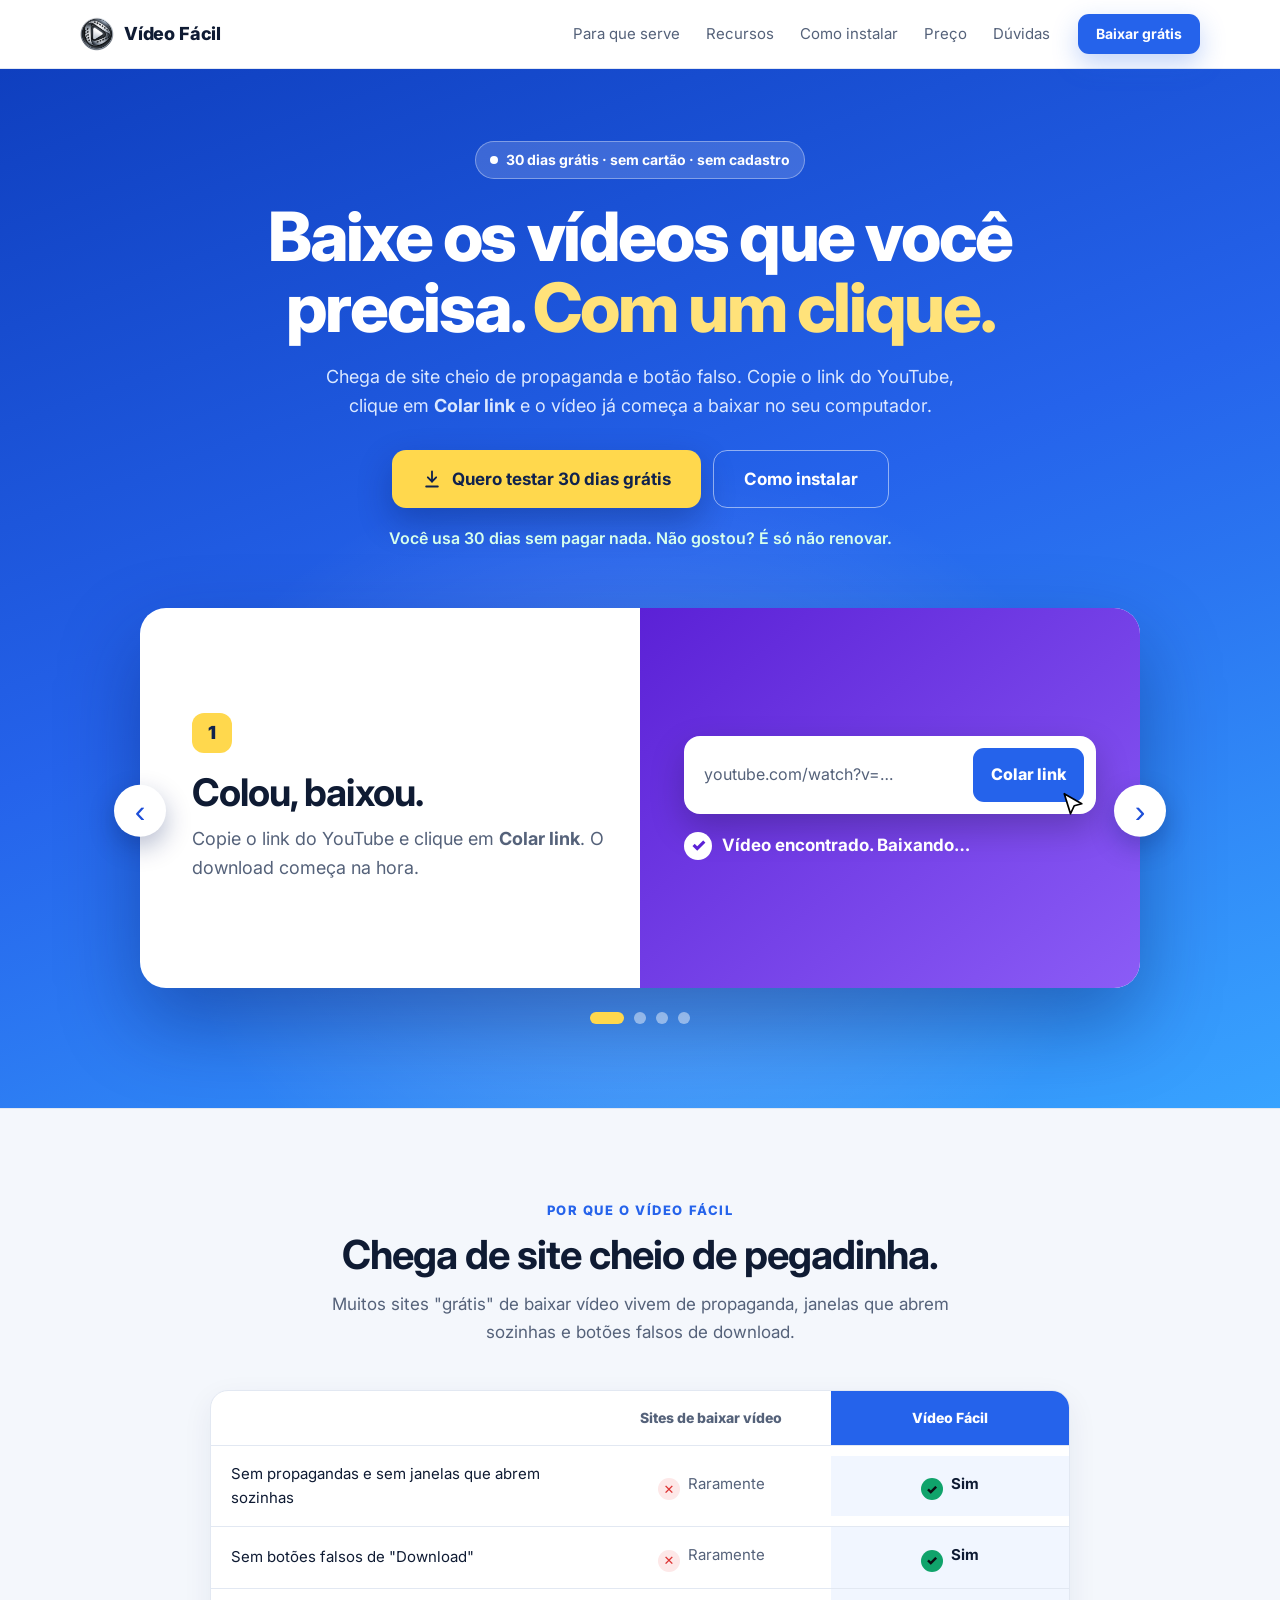
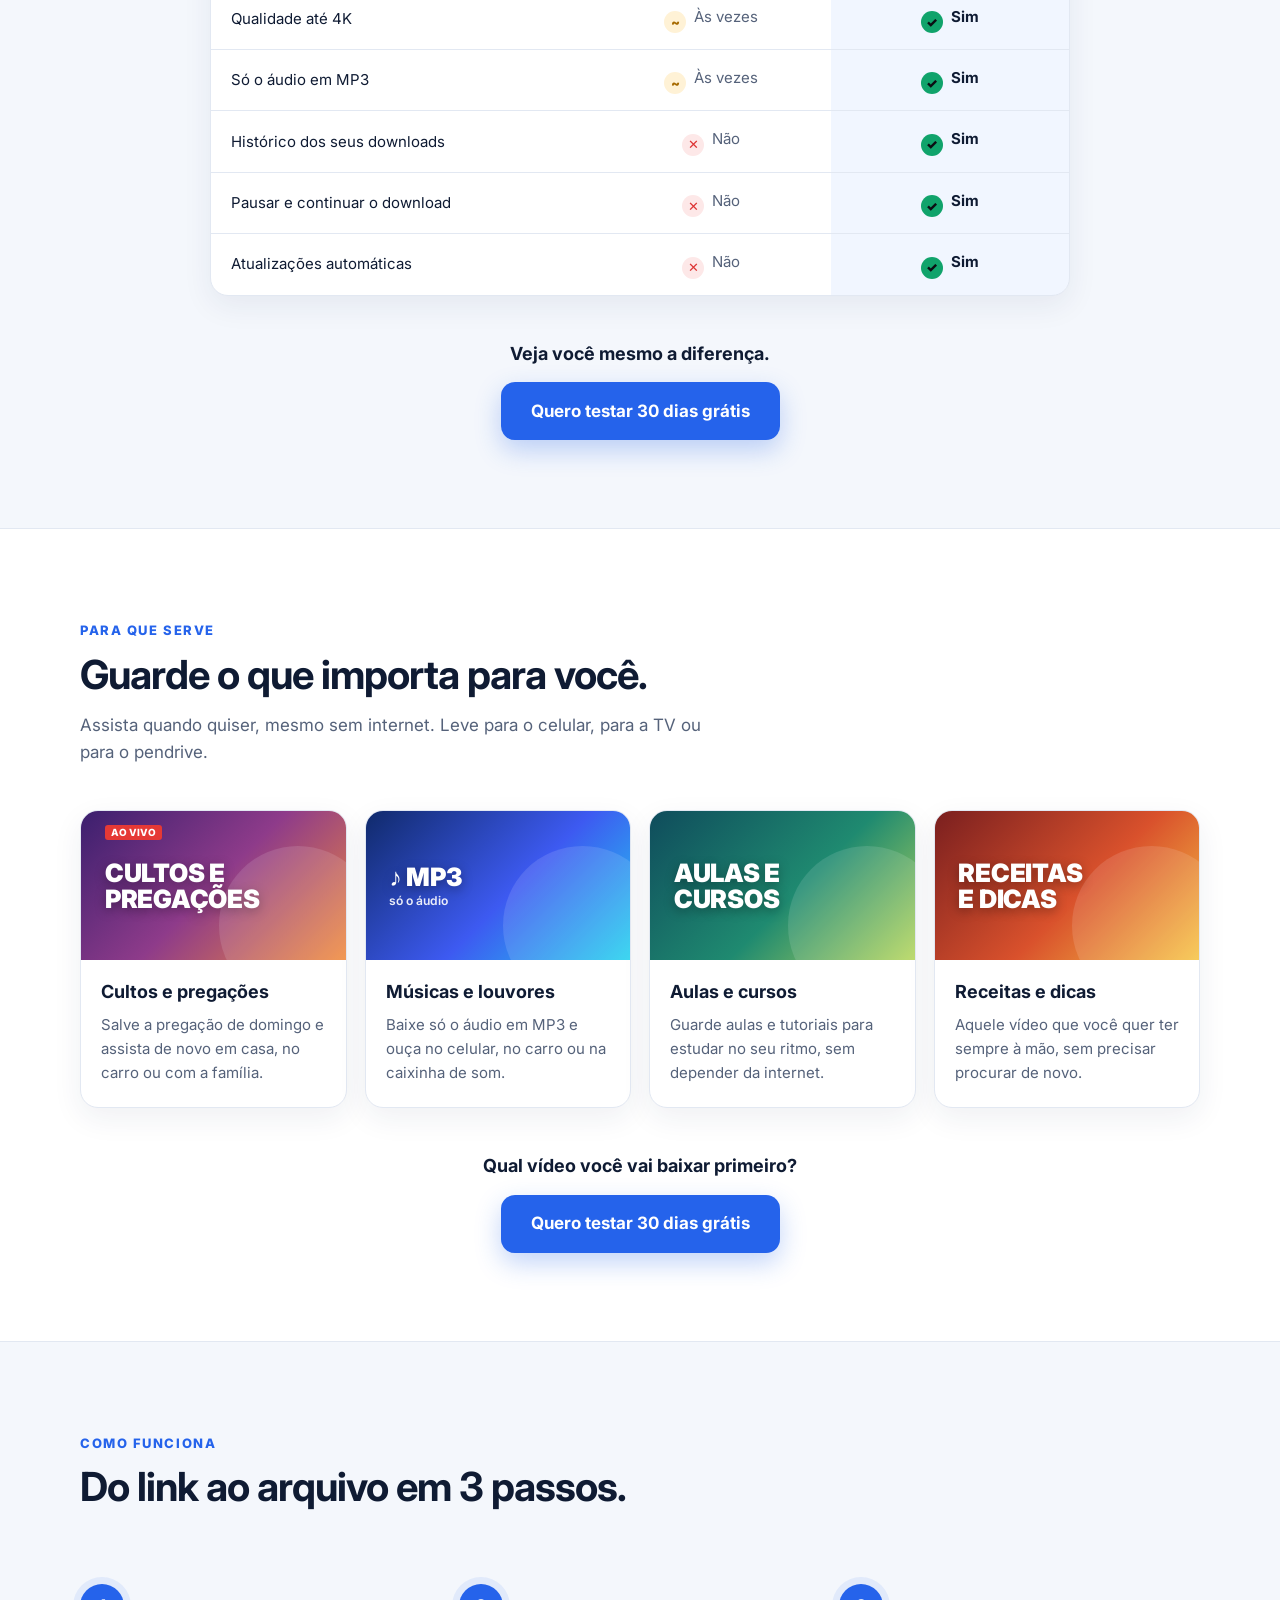
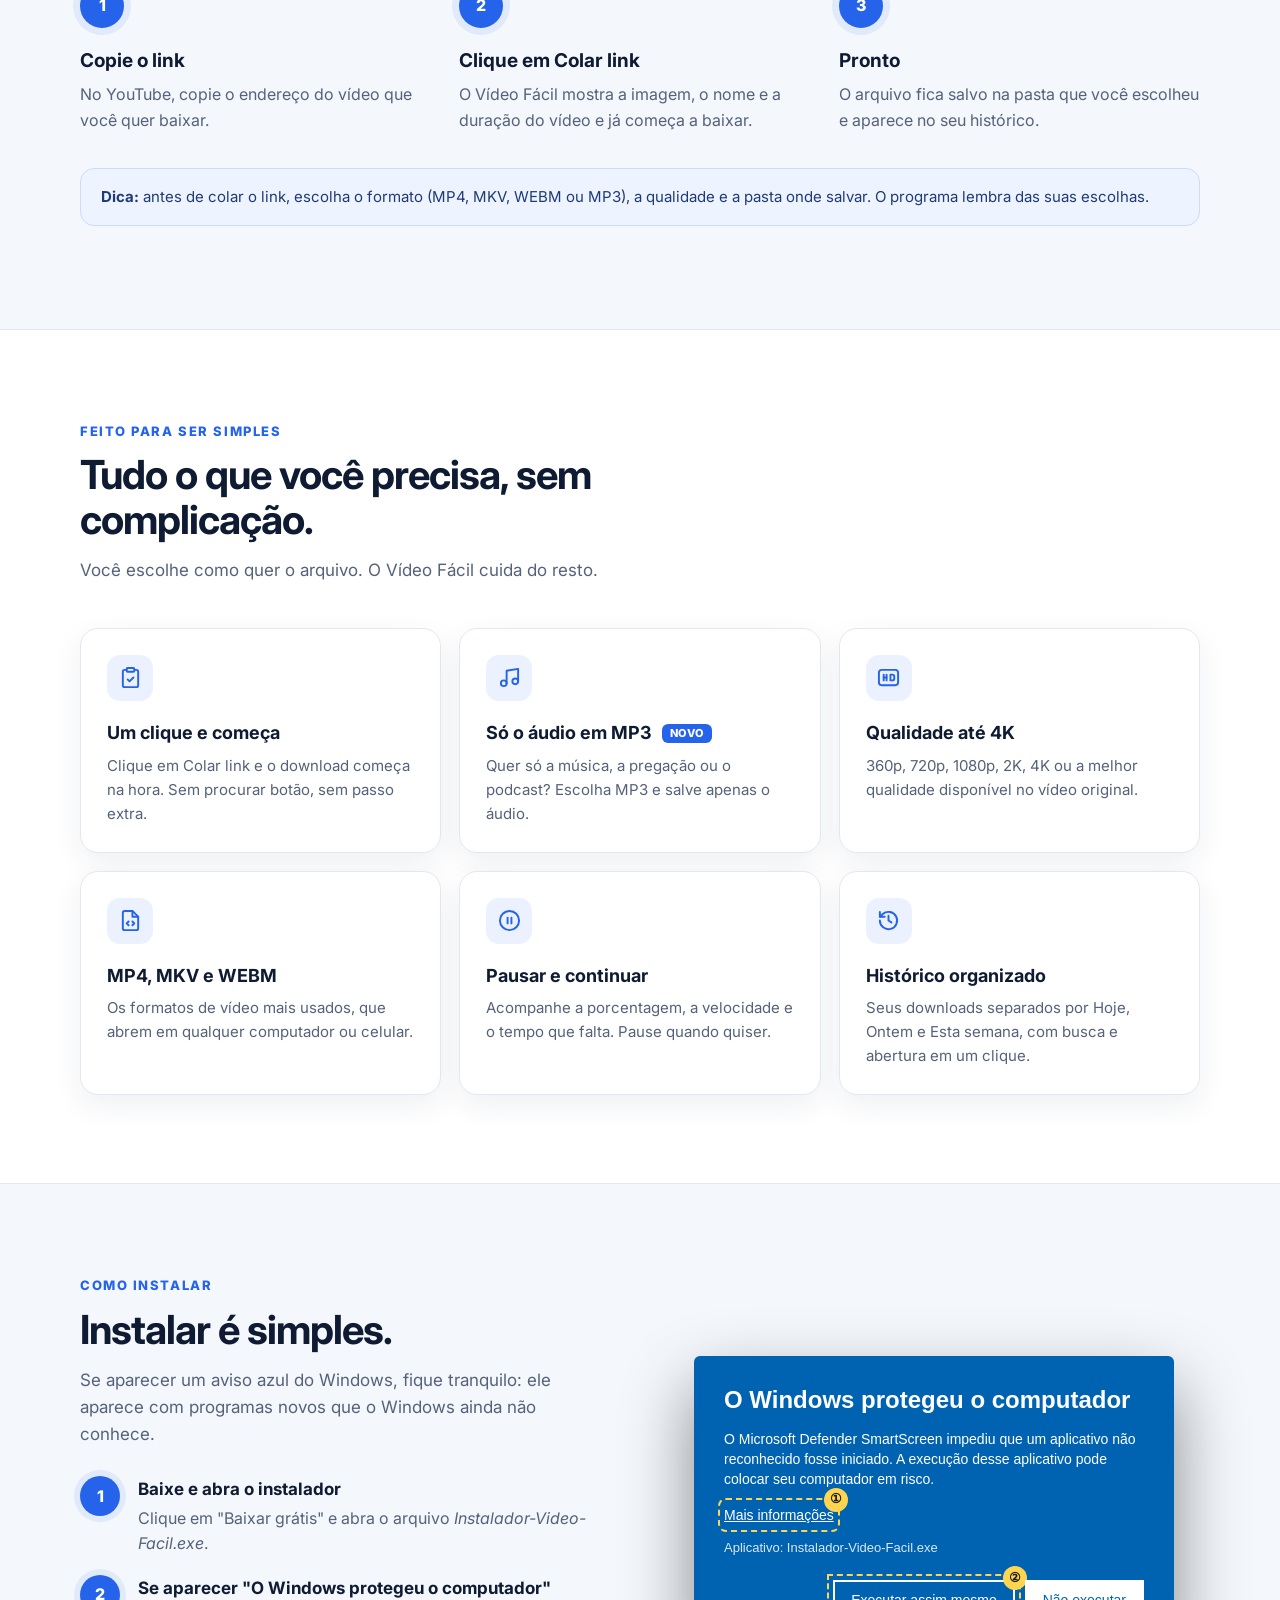
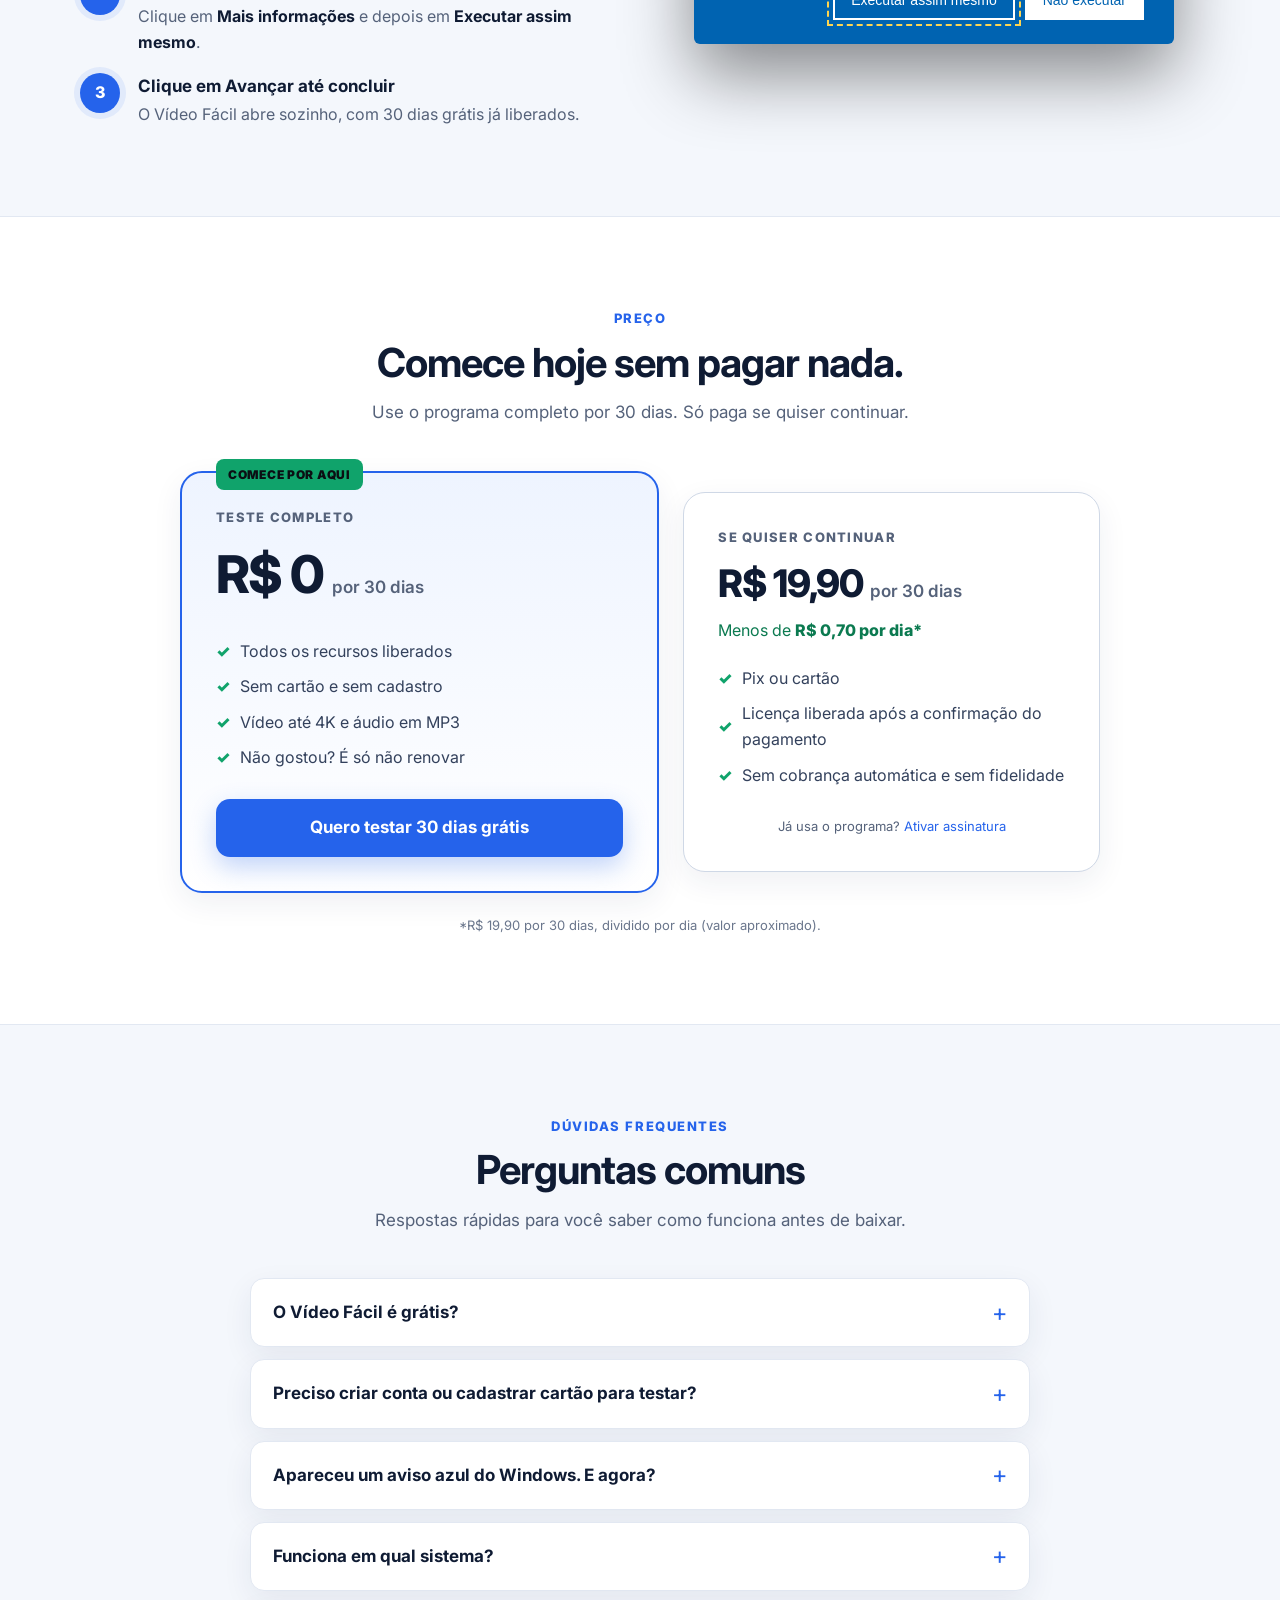
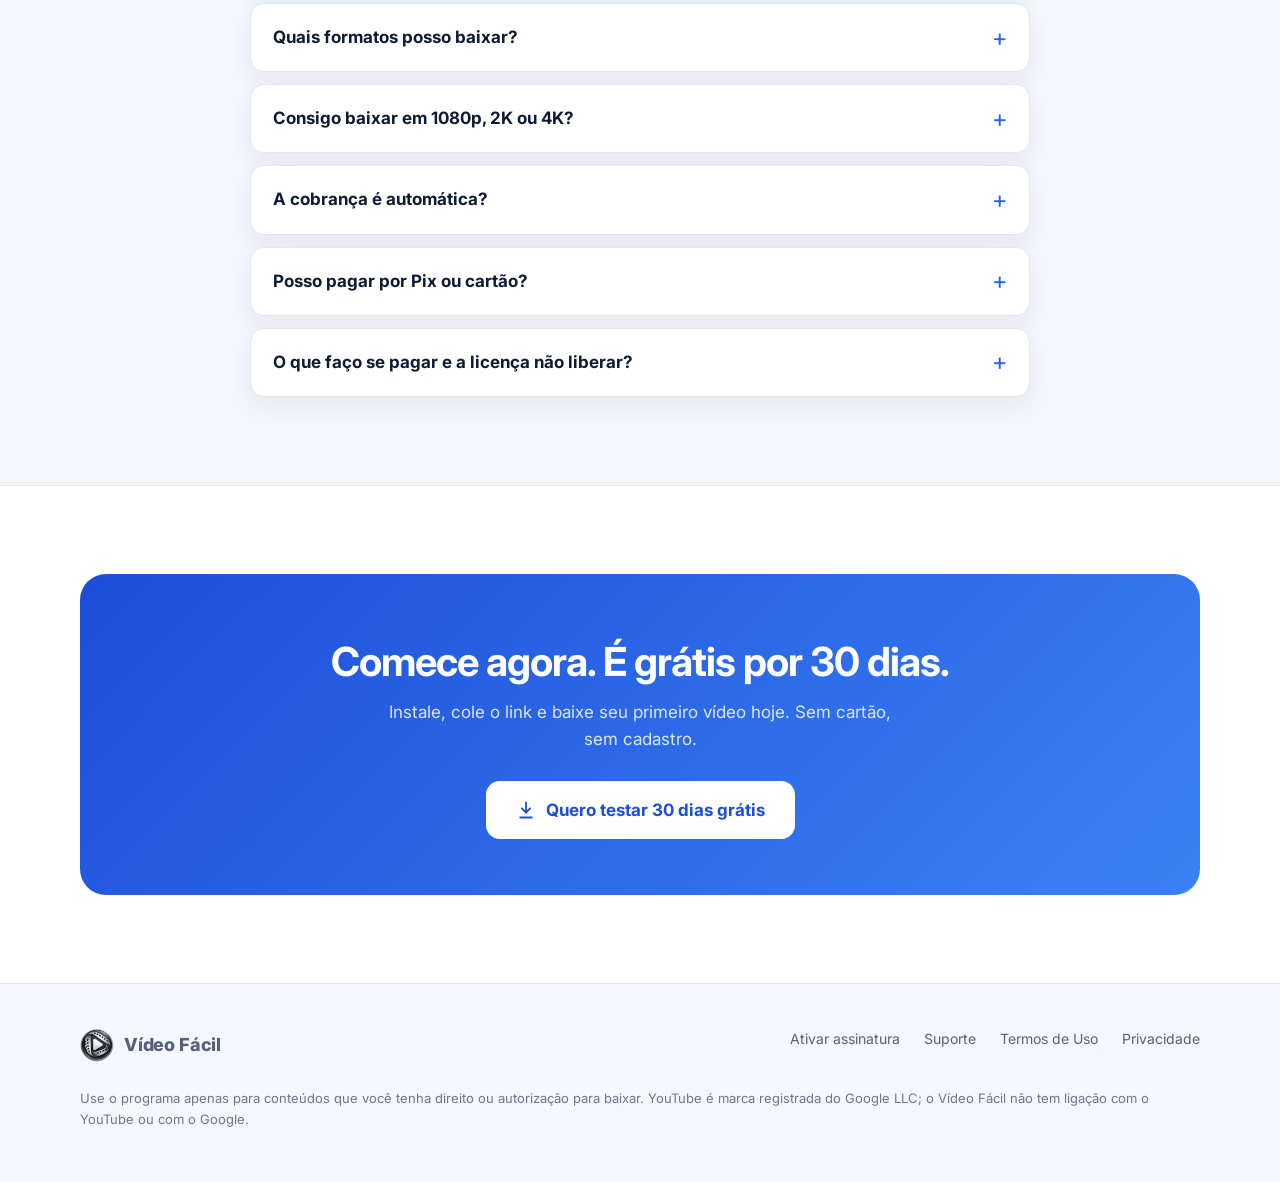
==== index.html @ 5efccb77 "Visual azul em todas as páginas e carrossel no topo Co-Authored-By: Claude Opus 5.5 <noreply@anthrop" ====
<!doctype html>
<html lang="pt-BR">
<head>
  <meta charset="utf-8">
  <meta name="viewport" content="width=device-width, initial-scale=1">
  <title>Baixar Vídeo do YouTube no PC Grátis | Vídeo Fácil</title>
  <meta name="description" content="Baixe vídeos do YouTube no PC com o Vídeo Fácil: clique em Colar link e o download começa sozinho. MP4, MKV, WEBM ou só o áudio em MP3, qualidade até 4K. Teste grátis por 30 dias.">
  <link rel="canonical" href="https://videofacilapp.com.br/">
  <meta property="og:type" content="website">
  <meta property="og:locale" content="pt_BR">
  <meta property="og:site_name" content="Vídeo Fácil">
  <meta property="og:title" content="Baixar Vídeo do YouTube Grátis no PC | Vídeo Fácil">
  <meta property="og:description" content="Clique em Colar link e o download começa sozinho. MP4, MKV, WEBM ou MP3, até 4K. 30 dias grátis para testar.">
  <meta property="og:url" content="https://videofacilapp.com.br/">
  <meta property="og:image" content="https://videofacilapp.com.br/img/compartilhar.jpg">
  <meta name="twitter:card" content="summary_large_image">
  <meta name="theme-color" content="#0f3fbf">
  <link rel="icon" type="image/png" href="./favicon.png">
  <link rel="apple-touch-icon" href="./img/apple-touch-icon.png">
  <link rel="preconnect" href="https://fonts.googleapis.com">
  <link rel="preconnect" href="https://fonts.gstatic.com" crossorigin>
  <link href="https://fonts.googleapis.com/css2?family=Inter:wght@400;500;600;700;800&display=swap" rel="stylesheet">
  <link rel="stylesheet" href="./css/site.css?v=3">
  <link rel="stylesheet" href="./css/azul.css?v=5">
  <script type="application/ld+json">
  {
    "@context": "https://schema.org",
    "@type": "SoftwareApplication",
    "name": "Vídeo Fácil",
    "operatingSystem": "Windows 10, Windows 11",
    "applicationCategory": "MultimediaApplication",
    "url": "https://videofacilapp.com.br/",
    "image": "https://videofacilapp.com.br/img/compartilhar.jpg",
    "description": "Programa para Windows que baixa vídeos do YouTube em MP4, MKV, WEBM ou MP3, com qualidade até 4K.",
    "offers": { "@type": "Offer", "price": "19.90", "priceCurrency": "BRL", "description": "30 dias grátis; depois R$ 19,90 por 30 dias, renovação manual." }
  }
  </script>
  <script type="application/ld+json">
  {
    "@context": "https://schema.org",
    "@type": "FAQPage",
    "mainEntity": [
      { "@type": "Question", "name": "O Vídeo Fácil é grátis?", "acceptedAnswer": { "@type": "Answer", "text": "Você pode usar o programa gratuitamente por 30 dias. Depois, a renovação é manual por R$ 19,90 para mais 30 dias." } },
      { "@type": "Question", "name": "Preciso criar conta para testar?", "acceptedAnswer": { "@type": "Answer", "text": "Não. O teste de 30 dias não exige cadastro para começar a usar." } },
      { "@type": "Question", "name": "Funciona em qual sistema?", "acceptedAnswer": { "@type": "Answer", "text": "Funciona em computadores com Windows 10 ou Windows 11, de 64 bits. Não funciona no Windows 7, no celular ou no Mac." } },
      { "@type": "Question", "name": "Quais formatos posso baixar?", "acceptedAnswer": { "@type": "Answer", "text": "Vídeo em MP4, MKV ou WEBM, ou só o áudio em MP3." } },
      { "@type": "Question", "name": "Consigo baixar em 1080p, 2K ou 4K?", "acceptedAnswer": { "@type": "Answer", "text": "Sim, quando essas qualidades estiverem disponíveis no vídeo original." } },
      { "@type": "Question", "name": "A cobrança é automática?", "acceptedAnswer": { "@type": "Answer", "text": "Não. A renovação é manual. Você só paga novamente quando quiser liberar mais 30 dias." } },
      { "@type": "Question", "name": "Posso pagar por Pix ou cartão?", "acceptedAnswer": { "@type": "Answer", "text": "Sim. A ativação aceita pagamento por Pix e cartão." } },
      { "@type": "Question", "name": "O que faço se pagar e a licença não liberar?", "acceptedAnswer": { "@type": "Answer", "text": "Entre em contato pela página de Suporte e informe o que aconteceu. Se possível, envie também uma captura de tela." } }
    ]
  }
  </script>
</head>
<body>

<header class="nav">
  <div class="container nav-inner">
    <a class="brand" href="./" aria-label="Vídeo Fácil, início">
      <img src="./img/icone.png" alt="" width="34" height="34">
      Vídeo Fácil
    </a>
    <nav class="nav-links" aria-label="Seções">
      <a href="#para-que-serve">Para que serve</a>
      <a href="#recursos">Recursos</a>
      <a href="#como-instalar">Como instalar</a>
      <a href="#preco">Preço</a>
      <a href="#faq">Dúvidas</a>
    </nav>
    <a class="btn btn-primary btn-sm" data-track="download_click"
       href="https://github.com/jenifermirandasilvasantana-tech/video-facil-updates/releases/latest/download/Instalador-Video-Facil.exe">Baixar grátis</a>
  </div>
</header>

<main>
  <section class="hero" id="inicio">
    <div class="container hero-center">
      <div class="hero-text">
        <span class="pill">30 dias grátis · sem cartão · sem cadastro</span>
        <h1>Baixe os vídeos que você precisa. <span class="accent">Com um clique.</span></h1>
        <p class="lead">Chega de site cheio de propaganda e botão falso. Copie o link do YouTube, clique em <strong>Colar link</strong> e o vídeo já começa a baixar no seu computador.</p>
        <div class="cta-row">
          <a class="btn btn-primary btn-lg" data-track="download_click"
             href="https://github.com/jenifermirandasilvasantana-tech/video-facil-updates/releases/latest/download/Instalador-Video-Facil.exe">
            <svg viewBox="0 0 24 24" fill="none" stroke="currentColor" stroke-width="2.2" stroke-linecap="round" stroke-linejoin="round" aria-hidden="true"><path d="M12 3v12"/><path d="m7 10 5 5 5-5"/><path d="M5 21h14"/></svg>
            Quero testar 30 dias grátis
          </a>
          <a class="btn btn-ghost btn-lg" href="#como-instalar">Como instalar</a>
        </div>
        <p class="risk">Você usa 30 dias sem pagar nada. Não gostou? É só não renovar.</p>
      </div>

      <div class="carousel" id="carrossel" role="region" aria-roledescription="carrossel" aria-label="O que o Vídeo Fácil faz">
        <div class="c-view"><div class="c-track">
          <article class="slide s-um" aria-roledescription="slide" aria-label="1 de 4">
            <div class="s-text"><span class="s-num">1</span><h2>Colou, baixou.</h2><p>Copie o link do YouTube e clique em <b>Colar link</b>. O download começa na hora.</p></div>
            <div class="s-art" aria-hidden="true"><div class="u-box"><div class="u-field">youtube.com/watch?v=…</div><div class="u-btn">Colar link<i class="u-hand"></i></div></div>
        <div class="u-ok"><span>✓</span> Vídeo encontrado. Baixando…</div></div>
          </article>
          <article class="slide s-dois" aria-roledescription="slide" aria-label="2 de 4">
            <div class="s-text"><span class="s-num">2</span><h2>Vídeo ou só o áudio.</h2><p>Escolha a qualidade até <b>4K</b> ou salve só o som em <b>MP3</b> para ouvir no celular e no carro.</p></div>
            <div class="s-art" aria-hidden="true"><div class="u-chips"><span class="on">MP4</span><span>MP3 ♪</span><span>MKV</span><span>WEBM</span></div>
        <div class="u-chips u-q"><span>720p</span><span class="on">1080p</span><span>2K</span><span>4K</span></div></div>
          </article>
          <article class="slide s-tres" aria-roledescription="slide" aria-label="3 de 4">
            <div class="s-text"><span class="s-num">3</span><h2>Veja tudo acontecendo.</h2><p>Porcentagem, velocidade e tempo que falta. <b>Pause</b> e continue quando quiser.</p></div>
            <div class="s-art" aria-hidden="true"><div class="u-ring"><b>72%</b></div>
        <div class="u-line"><i></i></div><div class="u-info"><span>9,2 MB/s</span><span>faltam 28 s</span></div></div>
          </article>
          <article class="slide s-quatro" aria-roledescription="slide" aria-label="4 de 4">
            <div class="s-text"><span class="s-num">4</span><h2>Tudo guardado e organizado.</h2><p>Seus vídeos ficam no <b>histórico</b>, separados por dia. Ache e abra com um clique.</p></div>
            <div class="s-art" aria-hidden="true"><div class="u-item"><i class="a"></i><div><b>Culto de Domingo</b><small>Hoje · 1080p</small></div><em>Abrir</em></div>
        <div class="u-item"><i class="b"></i><div><b>Aula de violão</b><small>Ontem · 720p</small></div><em>Abrir</em></div>
        <div class="u-item"><i class="c"></i><div><b>Louvores (MP3)</b><small>Ontem · áudio</small></div><em>Abrir</em></div></div>
          </article>
        </div></div>
        <button class="c-arrow c-prev" type="button" aria-label="Anterior">‹</button>
        <button class="c-arrow c-next" type="button" aria-label="Próximo">›</button>
        <div class="c-dots"><button type="button" aria-label="Ver quadro 1"></button><button type="button" aria-label="Ver quadro 2"></button><button type="button" aria-label="Ver quadro 3"></button><button type="button" aria-label="Ver quadro 4"></button></div>
      </div>
    </div>
  </section>

  <section class="section-alt" id="comparativo">
    <div class="container">
      <div class="section-head center">
        <span class="eyebrow">Por que o Vídeo Fácil</span>
        <h2>Chega de site cheio de pegadinha.</h2>
        <p>Muitos sites "grátis" de baixar vídeo vivem de propaganda, janelas que abrem sozinhas e botões falsos de download.</p>
      </div>
      <div class="compare" role="table" aria-label="Comparação entre sites de baixar vídeo e o Vídeo Fácil">
        <div class="c-row c-head" role="row">
          <span role="columnheader"></span>
          <span role="columnheader">Sites de baixar vídeo</span>
          <span role="columnheader" class="c-us">Vídeo Fácil</span>
        </div>
        <div class="c-row" role="row"><span role="rowheader">Sem propagandas e sem janelas que abrem sozinhas</span><span class="no" role="cell">Raramente</span><span class="yes" role="cell">Sim</span></div>
        <div class="c-row" role="row"><span role="rowheader">Sem botões falsos de "Download"</span><span class="no" role="cell">Raramente</span><span class="yes" role="cell">Sim</span></div>
        <div class="c-row" role="row"><span role="rowheader">Qualidade até 4K</span><span class="mid" role="cell">Às vezes</span><span class="yes" role="cell">Sim</span></div>
        <div class="c-row" role="row"><span role="rowheader">Só o áudio em MP3</span><span class="mid" role="cell">Às vezes</span><span class="yes" role="cell">Sim</span></div>
        <div class="c-row" role="row"><span role="rowheader">Histórico dos seus downloads</span><span class="no" role="cell">Não</span><span class="yes" role="cell">Sim</span></div>
        <div class="c-row" role="row"><span role="rowheader">Pausar e continuar o download</span><span class="no" role="cell">Não</span><span class="yes" role="cell">Sim</span></div>
        <div class="c-row" role="row"><span role="rowheader">Atualizações automáticas</span><span class="no" role="cell">Não</span><span class="yes" role="cell">Sim</span></div>
      </div>
      <div class="mid-cta"><p>Veja você mesmo a diferença.</p><a class="btn btn-primary btn-lg" data-track="download_click" href="https://github.com/jenifermirandasilvasantana-tech/video-facil-updates/releases/latest/download/Instalador-Video-Facil.exe">Quero testar 30 dias grátis</a></div>
    </div>
  </section>

  <section id="para-que-serve">
    <div class="container">
      <div class="section-head">
        <span class="eyebrow">Para que serve</span>
        <h2>Guarde o que importa para você.</h2>
        <p>Assista quando quiser, mesmo sem internet. Leve para o celular, para a TV ou para o pendrive.</p>
      </div>
      <div class="uses">
        <div class="use">
          <div class="art art-culto"><em>AO VIVO</em><strong>CULTOS E<br>PREGAÇÕES</strong></div>
          <h3>Cultos e pregações</h3>
          <p>Salve a pregação de domingo e assista de novo em casa, no carro ou com a família.</p>
        </div>
        <div class="use">
          <div class="art art-musica"><strong>♪ MP3</strong><span>só o áudio</span></div>
          <h3>Músicas e louvores</h3>
          <p>Baixe só o áudio em MP3 e ouça no celular, no carro ou na caixinha de som.</p>
        </div>
        <div class="use">
          <div class="art art-aula"><strong>AULAS E<br>CURSOS</strong></div>
          <h3>Aulas e cursos</h3>
          <p>Guarde aulas e tutoriais para estudar no seu ritmo, sem depender da internet.</p>
        </div>
        <div class="use">
          <div class="art art-receita"><strong>RECEITAS<br>E DICAS</strong></div>
          <h3>Receitas e dicas</h3>
          <p>Aquele vídeo que você quer ter sempre à mão, sem precisar procurar de novo.</p>
        </div>
      </div>
      <div class="mid-cta"><p>Qual vídeo você vai baixar primeiro?</p><a class="btn btn-primary btn-lg" data-track="download_click" href="https://github.com/jenifermirandasilvasantana-tech/video-facil-updates/releases/latest/download/Instalador-Video-Facil.exe">Quero testar 30 dias grátis</a></div>
    </div>
  </section>

  <section class="section-alt" id="como-funciona">
    <div class="container">
      <div class="section-head">
        <span class="eyebrow">Como funciona</span>
        <h2>Do link ao arquivo em 3 passos.</h2>
      </div>
      <div class="steps">
        <div class="step">
          <div class="num">1</div>
          <h3>Copie o link</h3>
          <p>No YouTube, copie o endereço do vídeo que você quer baixar.</p>
        </div>
        <div class="step">
          <div class="num">2</div>
          <h3>Clique em Colar link</h3>
          <p>O Vídeo Fácil mostra a imagem, o nome e a duração do vídeo e já começa a baixar.</p>
        </div>
        <div class="step">
          <div class="num">3</div>
          <h3>Pronto</h3>
          <p>O arquivo fica salvo na pasta que você escolheu e aparece no seu histórico.</p>
        </div>
      </div>
      <p class="note"><strong>Dica:</strong> antes de colar o link, escolha o formato (MP4, MKV, WEBM ou MP3), a qualidade e a pasta onde salvar. O programa lembra das suas escolhas.</p>
    </div>
  </section>

  <section id="recursos">
    <div class="container">
      <div class="section-head">
        <span class="eyebrow">Feito para ser simples</span>
        <h2>Tudo o que você precisa, sem complicação.</h2>
        <p>Você escolhe como quer o arquivo. O Vídeo Fácil cuida do resto.</p>
      </div>
      <div class="features">
        <div class="card">
          <div class="icon"><svg viewBox="0 0 24 24" fill="none" stroke="currentColor" stroke-width="2" stroke-linecap="round" stroke-linejoin="round"><rect x="8" y="2" width="8" height="4" rx="1"/><path d="M16 4h2a2 2 0 0 1 2 2v14a2 2 0 0 1-2 2H6a2 2 0 0 1-2-2V6a2 2 0 0 1 2-2h2"/><path d="m9 14 2 2 4-4"/></svg></div>
          <h3>Um clique e começa</h3>
          <p>Clique em Colar link e o download começa na hora. Sem procurar botão, sem passo extra.</p>
        </div>
        <div class="card">
          <div class="icon"><svg viewBox="0 0 24 24" fill="none" stroke="currentColor" stroke-width="2" stroke-linecap="round" stroke-linejoin="round"><path d="M9 18V5l12-2v13"/><circle cx="6" cy="18" r="3"/><circle cx="18" cy="16" r="3"/></svg></div>
          <h3>Só o áudio em MP3 <span class="tag">NOVO</span></h3>
          <p>Quer só a música, a pregação ou o podcast? Escolha MP3 e salve apenas o áudio.</p>
        </div>
        <div class="card">
          <div class="icon"><svg viewBox="0 0 24 24" fill="none" stroke="currentColor" stroke-width="2" stroke-linecap="round" stroke-linejoin="round"><rect x="2" y="4" width="20" height="16" rx="3"/><path d="M7 9v6"/><path d="M7 12h3"/><path d="M10 9v6"/><path d="M14 9h2a2 2 0 0 1 2 2v2a2 2 0 0 1-2 2h-2z"/></svg></div>
          <h3>Qualidade até 4K</h3>
          <p>360p, 720p, 1080p, 2K, 4K ou a melhor qualidade disponível no vídeo original.</p>
        </div>
        <div class="card">
          <div class="icon"><svg viewBox="0 0 24 24" fill="none" stroke="currentColor" stroke-width="2" stroke-linecap="round" stroke-linejoin="round"><path d="M14 2H6a2 2 0 0 0-2 2v16a2 2 0 0 0 2 2h12a2 2 0 0 0 2-2V8z"/><path d="M14 2v6h6"/><path d="m10 13-2 2 2 2"/><path d="m14 13 2 2-2 2"/></svg></div>
          <h3>MP4, MKV e WEBM</h3>
          <p>Os formatos de vídeo mais usados, que abrem em qualquer computador ou celular.</p>
        </div>
        <div class="card">
          <div class="icon"><svg viewBox="0 0 24 24" fill="none" stroke="currentColor" stroke-width="2" stroke-linecap="round" stroke-linejoin="round"><circle cx="12" cy="12" r="10"/><path d="M10 9v6"/><path d="M14 9v6"/></svg></div>
          <h3>Pausar e continuar</h3>
          <p>Acompanhe a porcentagem, a velocidade e o tempo que falta. Pause quando quiser.</p>
        </div>
        <div class="card">
          <div class="icon"><svg viewBox="0 0 24 24" fill="none" stroke="currentColor" stroke-width="2" stroke-linecap="round" stroke-linejoin="round"><path d="M3 12a9 9 0 1 0 3-6.7L3 8"/><path d="M3 3v5h5"/><path d="M12 7v5l3 2"/></svg></div>
          <h3>Histórico organizado</h3>
          <p>Seus downloads separados por Hoje, Ontem e Esta semana, com busca e abertura em um clique.</p>
        </div>
      </div>
    </div>
  </section>

  <section class="section-alt" id="como-instalar">
    <div class="container install">
      <div>
        <div class="section-head" style="margin-bottom:28px">
          <span class="eyebrow">Como instalar</span>
          <h2>Instalar é simples.</h2>
          <p>Se aparecer um aviso azul do Windows, fique tranquilo: ele aparece com programas novos que o Windows ainda não conhece.</p>
        </div>
        <ol class="install-steps">
          <li><b>Baixe e abra o instalador</b><span>Clique em "Baixar grátis" e abra o arquivo <em>Instalador-Video-Facil.exe</em>.</span></li>
          <li><b>Se aparecer "O Windows protegeu o computador"</b><span>Clique em <strong>Mais informações</strong> e depois em <strong>Executar assim mesmo</strong>.</span></li>
          <li><b>Clique em Avançar até concluir</b><span>O Vídeo Fácil abre sozinho, com 30 dias grátis já liberados.</span></li>
        </ol>
      </div>
      <!-- Desenho do aviso do Windows, para a pessoa reconhecer a tela -->
      <div class="smartscreen" role="img" aria-label="Exemplo do aviso azul do Windows: clique em Mais informações e depois em Executar assim mesmo">
        <b>O Windows protegeu o computador</b>
        <p>O Microsoft Defender SmartScreen impediu que um aplicativo não reconhecido fosse iniciado. A execução desse aplicativo pode colocar seu computador em risco.</p>
        <span class="ss-link">Mais informações<i class="ss-hand" aria-hidden="true">①</i></span>
        <p class="ss-small">Aplicativo: Instalador-Video-Facil.exe</p>
        <div class="ss-btns">
          <span class="ss-run">Executar assim mesmo<i class="ss-hand" aria-hidden="true">②</i></span>
          <span class="ss-no">Não executar</span>
        </div>
      </div>
    </div>
  </section>

  <section id="preco">
    <div class="container">
      <div class="section-head center">
        <span class="eyebrow">Preço</span>
        <h2>Comece hoje sem pagar nada.</h2>
        <p>Use o programa completo por 30 dias. Só paga se quiser continuar.</p>
      </div>
      <div class="plans">
        <div class="price-card plan-free">
          <span class="price-badge">COMECE POR AQUI</span>
          <div class="price-label">Teste completo</div>
          <p class="price">R$ 0 <small>por 30 dias</small></p>
          <ul class="price-list">
            <li>Todos os recursos liberados</li>
            <li>Sem cartão e sem cadastro</li>
            <li>Vídeo até 4K e áudio em MP3</li>
            <li>Não gostou? É só não renovar</li>
          </ul>
          <a class="btn btn-primary btn-lg" data-track="download_click" href="https://github.com/jenifermirandasilvasantana-tech/video-facil-updates/releases/latest/download/Instalador-Video-Facil.exe">Quero testar 30 dias grátis</a>
        </div>
        <div class="price-card plan-after">
          <div class="price-label">Se quiser continuar</div>
          <p class="price">R$ 19,90 <small>por 30 dias</small></p>
          <p class="per-day">Menos de <b>R$ 0,70 por dia*</b></p>
          <ul class="price-list">
            <li>Pix ou cartão</li>
            <li>Licença liberada após a confirmação do pagamento</li>
            <li>Sem cobrança automática e sem fidelidade</li>
          </ul>
          <p class="small">Já usa o programa? <a href="./assinar/" data-track="activate_click" style="color:var(--blue)">Ativar assinatura</a></p>
        </div>
      </div>
      <p class="fine-print">*R$ 19,90 por 30 dias, dividido por dia (valor aproximado).</p>
    </div>
  </section>

  <section class="section-alt" id="faq">
    <div class="container">
      <div class="section-head center">
        <span class="eyebrow">Dúvidas frequentes</span>
        <h2>Perguntas comuns</h2>
        <p>Respostas rápidas para você saber como funciona antes de baixar.</p>
      </div>
      <div class="faq">
        <details><summary>O Vídeo Fácil é grátis?</summary><p>Você pode usar o programa gratuitamente por 30 dias. Depois, a renovação é manual por R$ 19,90 para mais 30 dias.</p></details>
        <details><summary>Preciso criar conta ou cadastrar cartão para testar?</summary><p>Não. O teste de 30 dias não exige cadastro nem cartão para começar a usar.</p></details>
        <details><summary>Apareceu um aviso azul do Windows. E agora?</summary><p>É normal com programas novos que o Windows ainda não conhece. Clique em "Mais informações" e depois em "Executar assim mesmo" para continuar a instalação.</p></details>
        <details><summary>Funciona em qual sistema?</summary><p>Funciona em computadores com Windows 10 ou Windows 11, de 64 bits. Não funciona no Windows 7, no celular ou no Mac.</p></details>
        <details><summary>Quais formatos posso baixar?</summary><p>Vídeo em MP4, MKV ou WEBM, ou só o áudio em MP3.</p></details>
        <details><summary>Consigo baixar em 1080p, 2K ou 4K?</summary><p>Sim, quando essas qualidades estiverem disponíveis no vídeo original.</p></details>
        <details><summary>A cobrança é automática?</summary><p>Não. A renovação é manual. Você só paga novamente quando quiser liberar mais 30 dias.</p></details>
        <details><summary>Posso pagar por Pix ou cartão?</summary><p>Sim. A ativação aceita pagamento por Pix e cartão. É só abrir o programa e clicar em Ativar assinatura.</p></details>
        <details><summary>O que faço se pagar e a licença não liberar?</summary><p>Entre em contato pela página de <a href="./suporte/" style="color:var(--blue)">Suporte</a> e informe o que aconteceu. Se possível, envie também uma captura de tela.</p></details>
      </div>
    </div>
  </section>

  <section class="final">
    <div class="container">
      <div class="box">
        <h2>Comece agora. É grátis por 30 dias.</h2>
        <p>Instale, cole o link e baixe seu primeiro vídeo hoje. Sem cartão, sem cadastro.</p>
        <a class="btn btn-primary btn-lg" data-track="download_click"
           href="https://github.com/jenifermirandasilvasantana-tech/video-facil-updates/releases/latest/download/Instalador-Video-Facil.exe">
          <svg viewBox="0 0 24 24" fill="none" stroke="currentColor" stroke-width="2.2" stroke-linecap="round" stroke-linejoin="round" aria-hidden="true"><path d="M12 3v12"/><path d="m7 10 5 5 5-5"/><path d="M5 21h14"/></svg>
          Quero testar 30 dias grátis
        </a>
      </div>
    </div>
  </section>
</main>
<div class="sticky-cta" id="sticky" hidden>
  <span><b>30 dias grátis</b> · sem cartão</span>
  <a class="btn btn-primary btn-sm" data-track="download_click" href="https://github.com/jenifermirandasilvasantana-tech/video-facil-updates/releases/latest/download/Instalador-Video-Facil.exe">Testar grátis</a>
</div>

<footer>
  <div class="container">
    <div class="foot">
      <a class="brand" href="./"><img src="./img/icone.png" alt="" width="30" height="30">Vídeo Fácil</a>
      <nav class="foot-links" aria-label="Links do rodapé">
        <a href="./assinar/" data-track="activate_click">Ativar assinatura</a>
        <a href="./suporte/">Suporte</a>
        <a href="./termos-de-uso/">Termos de Uso</a>
        <a href="./politica-de-privacidade/">Privacidade</a>
      </nav>
    </div>
    <p class="disclaimer">Use o programa apenas para conteúdos que você tenha direito ou autorização para baixar. YouTube é marca registrada do Google LLC; o Vídeo Fácil não tem ligação com o YouTube ou com o Google.</p>
  </div>
</footer>

<script src="./js/site.js?v=2" defer></script>
<script src="./js/carrossel.js?v=3" defer></script>
<script src="./js/vender.js?v=2" defer></script>
</body>
</html>
---- css/site.css ----
/* Vídeo Fácil — site oficial. Mesmo visual escuro do aplicativo. */
:root {
  --bg: #0b0e13;
  --bg-2: #0e1116;
  --panel: #151922;
  --surface: #181c25;
  --elev: #202633;
  --border: #262d3a;
  --border-strong: #353d4e;
  --blue: #4c8dff;
  --blue-hover: #6aa0ff;
  --blue-soft: rgba(76, 141, 255, 0.14);
  --text: #e8ebf0;
  --muted: #9aa3b4;
  --success: #34c38f;
  --radius: 18px;
  --max: 1160px;
  --font: "Inter", "Segoe UI", system-ui, -apple-system, sans-serif;
}

* { box-sizing: border-box; }
html { scroll-behavior: smooth; scroll-padding-top: 84px; }
body {
  margin: 0;
  background: var(--bg);
  color: var(--text);
  font-family: var(--font);
  font-size: 16px;
  line-height: 1.6;
  -webkit-font-smoothing: antialiased;
}
img { max-width: 100%; display: block; }
a { color: inherit; text-decoration: none; }
.container { width: 100%; max-width: var(--max); margin: 0 auto; padding: 0 20px; }

/* Botões */
.btn {
  display: inline-flex; align-items: center; justify-content: center; gap: 10px;
  height: 52px; padding: 0 26px; border-radius: 14px;
  font-weight: 700; font-size: 16px; cursor: pointer; border: 0;
  transition: background .18s, transform .18s, box-shadow .18s, border-color .18s;
  white-space: nowrap;
}
.btn svg { width: 20px; height: 20px; flex: none; }
.btn-primary { background: var(--blue); color: #fff; box-shadow: 0 10px 30px rgba(76, 141, 255, .35); }
.btn-primary:hover { background: var(--blue-hover); transform: translateY(-1px); }
.btn-ghost { background: transparent; color: var(--text); border: 1px solid var(--border-strong); }
.btn-ghost:hover { border-color: var(--blue); background: var(--blue-soft); }
.btn-sm { height: 40px; padding: 0 18px; font-size: 14px; border-radius: 11px; }

/* Topo */
.nav {
  position: sticky; top: 0; z-index: 20;
  background: rgba(11, 14, 19, .82);
  backdrop-filter: blur(14px); -webkit-backdrop-filter: blur(14px);
  border-bottom: 1px solid rgba(38, 45, 58, .7);
}
.nav-inner { display: flex; align-items: center; gap: 28px; height: 68px; }
.brand { display: flex; align-items: center; gap: 10px; font-weight: 800; font-size: 18px; letter-spacing: -.01em; }
.brand img { width: 34px; height: 34px; }
.nav-links { display: flex; gap: 26px; margin-left: auto; font-size: 15px; color: var(--muted); }
.nav-links a:hover { color: var(--text); }
@media (max-width: 860px) { .nav-links { display: none; } .nav .btn { margin-left: auto; } }

/* Hero */
.hero { position: relative; overflow: hidden; padding: 72px 0 84px; }
.hero::before {
  content: ""; position: absolute; left: 50%; top: 32%; transform: translateX(-50%);
  width: 1100px; height: 900px;
  background: radial-gradient(ellipse, rgba(76, 141, 255, .26), transparent 62%);
  pointer-events: none;
}
/* Texto centralizado em cima e a tela do aplicativo grande embaixo (letras legíveis). */
.hero-center { position: relative; display: flex; flex-direction: column; align-items: center; gap: 56px; }
.hero-text { max-width: 860px; text-align: center; display: flex; flex-direction: column; align-items: center; }
.hero-text .lead { margin-left: auto; margin-right: auto; max-width: 640px; }
.hero-text .cta-row, .hero-text .checks { justify-content: center; }
.hero .shot { width: 100%; max-width: 1060px; }
.pill {
  display: inline-flex; align-items: center; gap: 8px;
  padding: 7px 14px; border-radius: 999px;
  background: rgba(52, 195, 143, .12); color: #5be0a8;
  border: 1px solid rgba(52, 195, 143, .28);
  font-size: 14px; font-weight: 700;
}
.pill::before { content: ""; width: 8px; height: 8px; border-radius: 50%; background: currentColor; }
h1 {
  margin: 22px 0 20px; font-size: clamp(38px, 6vw, 68px); line-height: 1.04;
  letter-spacing: -.035em; font-weight: 800;
}
h1 .accent { color: var(--blue); }
.lead { font-size: 18px; color: var(--muted); max-width: 520px; margin: 0 0 30px; }
.cta-row { display: flex; flex-wrap: wrap; gap: 12px; }
.checks { display: flex; flex-wrap: wrap; gap: 8px 22px; margin: 26px 0 0; padding: 0; list-style: none; color: var(--muted); font-size: 14px; }
.checks li { display: flex; align-items: center; gap: 8px; }
.checks li::before {
  content: ""; width: 16px; height: 16px; flex: none; border-radius: 50%;
  background: var(--success) url("data:image/svg+xml,%3Csvg xmlns='http://www.w3.org/2000/svg' viewBox='0 0 16 16'%3E%3Cpath d='M4.5 8.2l2.2 2.2 4.8-4.8' fill='none' stroke='%230b0e13' stroke-width='2' stroke-linecap='round' stroke-linejoin='round'/%3E%3C/svg%3E") center/16px no-repeat;
}
.shot {
  border-radius: 16px; overflow: hidden;
  border: 1px solid var(--border-strong);
  box-shadow: 0 40px 90px rgba(0, 0, 0, .55), 0 0 0 8px rgba(255, 255, 255, .02);
  background: var(--bg-2);
}
.shot-bar { display: flex; gap: 7px; padding: 11px 14px; background: #10141b; border-bottom: 1px solid var(--border); }
.shot-bar span { width: 11px; height: 11px; border-radius: 50%; background: #2b3242; }
/* Tela do aplicativo desenhada em código. Tudo em "em" e o tamanho da letra acompanha a
   largura da moldura (cqw): diminui junto, como uma imagem, mas continua nítido. */
.hero .shot { container-type: inline-size; }
.mock { font-size: 1.5cqw; background: #0e1116; color: #e8ebf0; font-family: "Segoe UI", "Inter", system-ui, sans-serif; line-height: 1.3; user-select: none; }
.mock b { font-weight: 700; }
.mock small { display: block; color: #8b94a5; font-size: .75em; }
.m-top { display: flex; align-items: center; justify-content: space-between; padding: 1em 1.6em; background: #151922; }
.m-brand { display: flex; align-items: center; gap: .7em; }
.m-brand img { width: 2.3em; height: 2.3em; }
.m-brand b { font-size: 1.15em; display: block; }
.m-right { display: flex; align-items: center; gap: .75em; }
.m-btn { background: #4c8dff; color: #fff; font-weight: 700; font-size: .78em; border-radius: 2em; padding: .75em 1.6em; white-space: nowrap; }
.m-pill { background: #16304d; color: #7cc4ff; font-weight: 700; font-size: .75em; border-radius: 2em; padding: .8em 1.4em; white-space: nowrap; }
.m-ver { color: #8b94a5; font-size: .75em; }
.m-body { padding: 1.6em 4.4em 1.4em; }
.m-card { background: #151922; border: 1px solid #262d3a; border-radius: 1.1em; padding: 1.5em; }
.m-h { font-size: 1.25em; display: block; }
.m-sub { margin: .25em 0 1.2em; }
.m-row { display: flex; gap: .6em; }
.m-input { flex: 1; background: #11151c; border: 1px solid #353d4e; border-radius: .7em; padding: .85em 1em; color: #8b94a5; font-size: .82em; }
.m-paste { border-radius: .7em; display: grid; place-items: center; padding: 0 2.2em; font-size: .85em; }
.m-opts { display: grid; grid-template-columns: repeat(3, 1fr); gap: .7em; margin-top: 1em; }
.m-opts small { font-weight: 700; font-size: .68em; margin-bottom: .5em; }
.m-sel { display: block; position: relative; background: #202633; border-radius: .5em; padding: .65em .8em; font-size: .8em; }
.m-sel::after { content: ""; position: absolute; right: 0; top: 0; bottom: 0; width: 2.4em; background: #2a3140 url("data:image/svg+xml,%3Csvg xmlns='http://www.w3.org/2000/svg' viewBox='0 0 12 8'%3E%3Cpath d='M1 1.5l5 5 5-5' fill='none' stroke='%23e8ebf0' stroke-width='2' stroke-linecap='round'/%3E%3C/svg%3E") center/.8em no-repeat; border-radius: 0 .5em .5em 0; }
.m-prev { display: flex; align-items: center; gap: 1em; margin-top: 1em; background: #11151c; border: 1px solid #252c3a; border-radius: .9em; padding: .75em; }
.m-thumb { position: relative; width: 14em; flex: none; aspect-ratio: 16 / 9; border-radius: .6em; overflow: hidden; }
.m-thumb img { width: 100%; height: 100%; object-fit: cover; filter: brightness(.72); }
.m-ring {
  position: absolute; left: 50%; top: 50%; width: 3.6em; height: 3.6em; transform: translate(-50%, -50%); border-radius: 50%;
  background: conic-gradient(#4c8dff 0 var(--p, 47%), rgba(255, 255, 255, .22) var(--p, 47%) 100%);
  display: grid; place-items: center;
}
.m-ring::before { content: ""; position: absolute; inset: .3em; border-radius: 50%; background: rgba(9, 12, 18, .78); }
.m-pause { position: relative; width: 1em; height: 1.15em; border-left: .32em solid #fff; border-right: .32em solid #fff; }
.m-info { min-width: 0; }
.m-info b { display: block; font-size: .85em; white-space: nowrap; overflow: hidden; text-overflow: ellipsis; }
.m-info small { margin-top: .5em; }
.m-bar { height: .5em; background: #202633; border-radius: 1em; margin-top: 1.3em; overflow: hidden; }
.m-bar span { display: block; width: 0; height: 100%; background: #4c8dff; border-radius: 1em; }
.m-status { display: flex; align-items: baseline; justify-content: space-between; margin-top: .6em; }
.m-status b { font-size: 1.4em; }
.m-hist { display: flex; align-items: center; gap: 1em; margin-top: 1.6em; }
.m-hist .m-h { margin-right: auto; }
.m-search { border: 1px solid #353d4e; border-radius: .6em; padding: .55em .9em; font-size: .75em; color: #8b94a5; width: 17em; }
.m-clear { color: #ff6b6b; font-size: .78em; }
.m-group { font-weight: 700; margin: 1.1em 0 .6em .2em; font-size: .68em !important; }
.m-item { display: flex; align-items: center; gap: 1em; background: #151922; border: 1px solid #262d3a; border-radius: .9em; padding: .55em .6em; }
.m-item > img { width: 8.6em; aspect-ratio: 16 / 9; object-fit: cover; border-radius: .4em; flex: none; }
.m-item .m-info { flex: 1; }
.m-icons { display: flex; gap: 1.6em; padding-right: 1.2em; }
.m-icons i { width: 1.15em; height: 1.15em; display: block; background: center/contain no-repeat; opacity: .75; }
.m-icons .m-ic-folder { background-image: url("data:image/svg+xml,%3Csvg xmlns='http://www.w3.org/2000/svg' viewBox='0 0 24 24' fill='none' stroke='%23e8ebf0' stroke-width='1.8'%3E%3Cpath d='M3 6.5A1.5 1.5 0 0 1 4.5 5H9l2 2.5h8.5A1.5 1.5 0 0 1 21 9v9.5a1.5 1.5 0 0 1-1.5 1.5h-15A1.5 1.5 0 0 1 3 18.5z'/%3E%3C/svg%3E"); }
.m-icons .m-ic-trash { background-image: url("data:image/svg+xml,%3Csvg xmlns='http://www.w3.org/2000/svg' viewBox='0 0 24 24' fill='none' stroke='%23e8ebf0' stroke-width='1.8' stroke-linecap='round'%3E%3Cpath d='M4 7h16M9 7V4.5h6V7M6.5 7l1 13h9l1-13M10 11v6M14 11v6'/%3E%3C/svg%3E"); }

/* --- Animação da demonstração --- */
.m-input.has-text { color: #e8ebf0; }
.m-paste { position: relative; transition: transform .15s, background .15s; }
.is-hover .m-paste { background: #6aa0ff; }
.is-press .m-paste { transform: scale(.94); }
.m-cursor {
  position: absolute; right: -1.2em; bottom: -2.4em; width: 1.6em; height: 1.6em; opacity: 0;
  background: url("data:image/svg+xml,%3Csvg xmlns='http://www.w3.org/2000/svg' viewBox='0 0 24 24'%3E%3Cpath d='M5 3l14 8-6 1.6L10 19z' fill='%23fff' stroke='%23000' stroke-width='1.4' stroke-linejoin='round'/%3E%3C/svg%3E") center/contain no-repeat;
  transition: opacity .3s, transform .6s cubic-bezier(.2, .8, .2, 1); transform: translate(2.5em, 2em);
}
.is-hover .m-cursor { opacity: 1; transform: translate(-2.2em, -2.2em); }
.m-prev .m-thumb > * { opacity: 0; transition: opacity .45s; }
.m-prev .m-thumb { background: #202633; }
.m-prev .m-thumb::after { content: "PRÉVIA"; position: absolute; inset: 0; display: grid; place-items: center; color: #6f7888; font-size: .7em; font-weight: 700; transition: opacity .3s; }
.m-prev.is-shown .m-thumb > * { opacity: 1; }
.m-prev.is-shown .m-thumb::after { opacity: 0; }
.m-prev .m-info b, .m-prev .m-info small { transition: opacity .4s; }
.m-ring { z-index: 1; }
.is-done .m-ring { background: rgba(255, 255, 255, .22); }
.is-done .m-pause { width: 0; height: 0; border-style: solid; border-width: .62em 0 .62em 1em; border-color: transparent transparent transparent #fff; margin-left: .25em; }
.m-bar span { transition: none; }
.m-status small.ok { color: #34c38f; font-weight: 700; }
.m-new { display: grid; grid-template-rows: 0fr; opacity: 0; transition: grid-template-rows .5s ease, opacity .5s ease; }
.m-new > * { overflow: hidden; }
.m-new.is-shown { grid-template-rows: 1fr; opacity: 1; }
.m-new .m-item { border-color: rgba(76, 141, 255, .55); box-shadow: 0 0 0 .2em rgba(76, 141, 255, .12); }

/* --- Miniaturas desenhadas (sem usar imagem de canal de terceiros) --- */
.art {
  position: relative; width: 100%; height: 100%; aspect-ratio: 16 / 9; overflow: hidden;
  display: flex; flex-direction: column; justify-content: center; padding: 0 9%;
  color: #fff; font-family: "Inter", "Segoe UI", sans-serif; line-height: 1;
}
.art strong { font-size: 1.15em; font-weight: 900; letter-spacing: -.01em; text-shadow: 0 .1em .4em rgba(0, 0, 0, .35); }
.art span { font-size: .55em; margin-top: .5em; opacity: .9; font-weight: 600; }
.art em { position: absolute; top: 9%; left: 9%; font-style: normal; font-size: .45em; font-weight: 800; background: #e53935; padding: .3em .6em; border-radius: .3em; }
.art::after { content: ""; position: absolute; right: -12%; bottom: -30%; width: 60%; aspect-ratio: 1; border-radius: 50%; background: rgba(255, 255, 255, .12); }
.art-culto { background: linear-gradient(135deg, #3b1f6e 0%, #8e3b8a 50%, #f08a3c 100%); }
.art-aula { background: linear-gradient(135deg, #0f4c5c 0%, #1f8a70 55%, #b5d65b 100%); }
.art-musica { background: linear-gradient(135deg, #102a6b 0%, #3d5af1 55%, #22d1ee 100%); }
.art-receita { background: linear-gradient(135deg, #7a1f1f 0%, #d9512c 55%, #f6c445 100%); }
.m-thumb .art { position: absolute; inset: 0; font-size: .82em; filter: brightness(.8); }
.art.mini { width: 8.6em; height: auto; flex: none; border-radius: .4em; font-size: .55em; }
.art.mini strong { font-size: 1.6em; }

/* --- Para que serve --- */
.uses { display: grid; grid-template-columns: repeat(4, 1fr); gap: 18px; }
.use { background: var(--panel); border: 1px solid var(--border); border-radius: var(--radius); overflow: hidden; transition: transform .2s, border-color .2s; }
.use:hover { transform: translateY(-3px); border-color: var(--border-strong); }
.use .art { font-size: 22px; height: auto; }
.use h3 { margin: 18px 20px 6px; font-size: 18px; }
.use p { margin: 0 20px 22px; color: var(--muted); font-size: 15px; }
@media (max-width: 960px) { .uses { grid-template-columns: 1fr 1fr; } }
@media (max-width: 520px) { .uses { grid-template-columns: 1fr; } }

/* --- Comparativo --- */
.compare { max-width: 860px; margin: 0 auto; border: 1px solid var(--border); border-radius: 18px; overflow: hidden; background: var(--panel); }
.c-row { display: grid; grid-template-columns: 1.6fr 1fr 1fr; align-items: center; border-top: 1px solid var(--border); }
.c-row:first-child { border-top: 0; }
.c-row > span { padding: 16px 20px; font-size: 15px; }
.c-head > span { font-weight: 800; font-size: 14px; color: var(--muted); }
.c-head .c-us { color: #fff; }
.c-row > span:nth-child(3) { background: rgba(76, 141, 255, .08); text-align: center; }
.c-row > span:nth-child(2) { text-align: center; color: var(--muted); }
.c-head > span:nth-child(3) { background: var(--blue); }
.yes::before, .no::before, .mid::before { display: inline-grid; place-items: center; width: 22px; height: 22px; border-radius: 50%; margin-right: 8px; font-weight: 900; font-size: 13px; vertical-align: -5px; }
.yes { color: #fff; font-weight: 700; }
.yes::before { content: "✓"; background: var(--success); color: #0b0e13; }
.no::before { content: "✕"; background: rgba(255, 107, 107, .18); color: #ff8a8a; }
.mid::before { content: "~"; background: rgba(245, 176, 65, .18); color: #f5b041; }
@media (max-width: 640px) {
  .c-row { grid-template-columns: 1.3fr .9fr .9fr; }
  .c-row > span { padding: 12px 10px; font-size: 13px; }
  .yes::before, .no::before, .mid::before { display: none; }
}

/* --- Como instalar --- */
.install { display: grid; grid-template-columns: 1fr 1fr; gap: 56px; align-items: center; }
.install-steps { list-style: none; margin: 0; padding: 0; counter-reset: inst; display: grid; gap: 18px; }
.install-steps li { counter-increment: inst; position: relative; padding-left: 58px; }
.install-steps li::before {
  content: counter(inst); position: absolute; left: 0; top: 0; width: 40px; height: 40px; border-radius: 50%;
  display: grid; place-items: center; background: var(--blue); color: #fff; font-weight: 800; box-shadow: 0 0 0 6px var(--blue-soft);
}
.install-steps b { display: block; font-size: 17px; margin-bottom: 2px; }
.install-steps span { color: var(--muted); }
.install-steps strong { color: var(--text); }
.smartscreen {
  background: #0063b1; color: #fff; padding: 30px 30px 24px; border-radius: 6px; font-family: "Segoe UI", sans-serif;
  box-shadow: 0 30px 70px rgba(0, 0, 0, .45); max-width: 480px; justify-self: center;
}
.smartscreen > b { display: block; font-size: 24px; font-weight: 600; margin-bottom: 14px; line-height: 1.2; }
.smartscreen p { margin: 0 0 12px; font-size: 14px; line-height: 1.45; }
.smartscreen .ss-small { opacity: .85; font-size: 13px; margin: 12px 0 0; }
.ss-link { position: relative; display: inline-block; text-decoration: underline; font-size: 14px; outline: 2px dashed #ffd54f; outline-offset: 4px; border-radius: 2px; }
.ss-btns { display: flex; justify-content: flex-end; gap: 10px; margin-top: 22px; }
.ss-run, .ss-no { position: relative; border: 2px solid #fff; padding: 7px 16px; font-size: 14px; }
.ss-run { outline: 2px dashed #ffd54f; outline-offset: 4px; }
.ss-no { background: #fff; color: #0063b1; }
.ss-hand { position: absolute; right: -14px; top: -16px; font-style: normal; background: #ffd54f; color: #1a1a1a; font-weight: 900; width: 24px; height: 24px; border-radius: 50%; display: grid; place-items: center; font-size: 13px; }
@media (max-width: 860px) { .install { grid-template-columns: 1fr; gap: 36px; } }

/* --- Oferta --- */
.btn-lg { height: 58px; padding: 0 30px; font-size: 17px; }
.price-card { position: relative; }
.price-badge { position: absolute; top: -14px; left: 34px; background: var(--success); color: #0b0e13; font-weight: 900; font-size: 12px; letter-spacing: .06em; padding: 6px 12px; border-radius: 8px; }
.per-day { margin: 4px 0 0; color: #5be0a8; }
.per-day b { font-weight: 800; }

@media (max-width: 920px) {
  .hero { padding: 44px 0 60px; }
  .hero-center { gap: 40px; }
}

/* Seções */
section { padding: 88px 0; }
.section-alt { background: var(--bg-2); border-top: 1px solid var(--border); border-bottom: 1px solid var(--border); }
.eyebrow { color: var(--blue); font-weight: 800; font-size: 13px; letter-spacing: .12em; text-transform: uppercase; }
h2 { margin: 10px 0 14px; font-size: clamp(28px, 3.6vw, 40px); line-height: 1.12; letter-spacing: -.025em; }
.section-head { max-width: 640px; margin-bottom: 44px; }
.section-head p { color: var(--muted); margin: 0; font-size: 17px; }
.center { text-align: center; margin-left: auto; margin-right: auto; }

/* Recursos */
.features { display: grid; grid-template-columns: repeat(3, 1fr); gap: 18px; }
.card {
  background: var(--panel); border: 1px solid var(--border); border-radius: var(--radius);
  padding: 26px; transition: border-color .2s, transform .2s;
}
.card:hover { border-color: var(--border-strong); transform: translateY(-2px); }
.icon {
  width: 46px; height: 46px; border-radius: 13px; display: grid; place-items: center;
  background: var(--blue-soft); color: var(--blue); margin-bottom: 18px;
}
.icon svg { width: 23px; height: 23px; }
.card h3 { margin: 0 0 6px; font-size: 18px; }
.card p { margin: 0; color: var(--muted); font-size: 15px; }
.tag { display: inline-block; margin-left: 6px; padding: 1px 8px; border-radius: 6px; background: var(--blue); color: #fff; font-size: 11px; font-weight: 800; vertical-align: 2px; }
@media (max-width: 900px) { .features { grid-template-columns: 1fr 1fr; } }
@media (max-width: 600px) { .features { grid-template-columns: 1fr; } }

/* Como funciona */
.steps { display: grid; grid-template-columns: repeat(3, 1fr); gap: 18px; counter-reset: passo; }
.step { position: relative; padding-top: 30px; }
.step .num {
  width: 44px; height: 44px; border-radius: 50%; display: grid; place-items: center;
  background: var(--blue); color: #fff; font-weight: 800; margin-bottom: 18px;
  box-shadow: 0 0 0 7px var(--blue-soft);
}
.step h3 { margin: 0 0 6px; font-size: 19px; }
.step p { margin: 0; color: var(--muted); }
.note {
  margin-top: 34px; padding: 16px 20px; border-radius: 14px;
  background: var(--blue-soft); border: 1px solid rgba(76, 141, 255, .3); color: #c9dcff; font-size: 15px;
}
@media (max-width: 800px) { .steps { grid-template-columns: 1fr; } }

/* Preço */
.price-wrap { display: grid; grid-template-columns: 1fr 420px; gap: 48px; align-items: center; }
.price-card {
  background: linear-gradient(180deg, #17213a, var(--panel)); border: 1px solid rgba(76, 141, 255, .4);
  border-radius: 22px; padding: 34px; box-shadow: 0 30px 70px rgba(0, 0, 0, .4);
}
.price-label { color: var(--muted); font-size: 13px; font-weight: 800; letter-spacing: .1em; text-transform: uppercase; }
.price { font-size: 52px; font-weight: 800; letter-spacing: -.03em; margin: 6px 0 0; }
.price small { font-size: 17px; color: var(--muted); font-weight: 600; letter-spacing: 0; }
.price-list { list-style: none; padding: 0; margin: 22px 0 28px; display: grid; gap: 10px; }
.price-list li { display: flex; gap: 10px; align-items: center; color: #cfd6e2; }
.price-list li::before { content: "✓"; color: var(--success); font-weight: 900; }
.price-card .btn { width: 100%; }
.price-card .small { margin: 14px 0 0; text-align: center; color: var(--muted); font-size: 13px; }
@media (max-width: 900px) { .price-wrap { grid-template-columns: 1fr; } }

/* Perguntas */
.faq { max-width: 780px; margin: 0 auto; display: grid; gap: 12px; }
.faq details { background: var(--panel); border: 1px solid var(--border); border-radius: 14px; padding: 0 22px; }
.faq details[open] { border-color: var(--border-strong); }
.faq summary {
  list-style: none; cursor: pointer; padding: 20px 0; font-weight: 700; font-size: 17px;
  display: flex; justify-content: space-between; gap: 20px; align-items: center;
}
.faq summary::-webkit-details-marker { display: none; }
.faq summary::after { content: "+"; color: var(--blue); font-size: 24px; font-weight: 400; line-height: 1; transition: transform .2s; }
.faq details[open] summary::after { transform: rotate(45deg); }
.faq details p { margin: 0 0 20px; color: var(--muted); }

/* Chamada final */
.final { text-align: center; }
.final .box {
  padding: 56px 28px; border-radius: 26px;
  background: radial-gradient(circle at 50% 0%, rgba(76, 141, 255, .28), transparent 60%), var(--panel);
  border: 1px solid var(--border-strong);
}
.final p { color: var(--muted); max-width: 540px; margin: 0 auto 28px; font-size: 17px; }

/* Rodapé */
footer { padding: 44px 0 52px; border-top: 1px solid var(--border); color: var(--muted); font-size: 14px; }
.foot { display: flex; flex-wrap: wrap; gap: 20px 40px; justify-content: space-between; align-items: flex-start; }
.foot-links { display: flex; flex-wrap: wrap; gap: 10px 24px; }
.foot-links a:hover { color: var(--text); }
.disclaimer { margin: 26px 0 0; font-size: 13px; color: #737c8d; }

/* Páginas de texto (termos, privacidade, suporte) */
.doc { padding: 64px 0 90px; }
.doc .container { max-width: 800px; }
.doc h1 { font-size: clamp(32px, 4.4vw, 46px); margin-top: 8px; }
.doc .updated { color: var(--muted); margin: 0 0 36px; }
.doc h2 { font-size: 21px; margin: 34px 0 8px; letter-spacing: -.01em; }
.doc p { color: #c5ccd8; margin: 0 0 12px; }
.doc .fine { margin-top: 40px; padding-top: 22px; border-top: 1px solid var(--border); color: var(--muted); font-size: 14px; }
.help-grid { display: grid; grid-template-columns: 1fr 1fr; gap: 14px; margin: 30px 0; }
.help-grid .card { padding: 20px 22px; }
.help-grid h3 { font-size: 16px; }
.mail-box {
  display: flex; flex-wrap: wrap; align-items: center; justify-content: space-between; gap: 16px;
  padding: 22px 24px; border-radius: 16px; background: var(--blue-soft); border: 1px solid rgba(76, 141, 255, .3);
}
.mail-box strong { font-size: 18px; word-break: break-all; }
@media (max-width: 640px) { .help-grid { grid-template-columns: 1fr; } }

.calmo *, .calmo *::before, .calmo *::after { transition: none !important; }
.calmo .m-cursor { display: none; }
.m-old { display: grid; grid-template-rows: 1fr; transition: grid-template-rows .5s ease, opacity .4s ease; }
.m-old > * { overflow: hidden; }
.m-new.is-shown + .m-old { grid-template-rows: 0fr; opacity: 0; }

/* --- Pagamento --- */
.pay-form { display: grid; gap: 14px; margin: 22px 0 10px; }
.pay-form label, .pay-copy { display: grid; gap: 6px; font-size: 14px; font-weight: 700; color: var(--muted); }
.pay-form input, .pay-copy textarea {
  width: 100%; padding: 13px 14px; border-radius: 12px; border: 1px solid var(--border-strong);
  background: #11151c; color: var(--text); font: 500 16px var(--font);
}
.pay-copy textarea { font-size: 13px; resize: none; word-break: break-all; }
.pay-form input:focus, .pay-copy textarea:focus { outline: 2px solid var(--blue); border-color: transparent; }
.price-card .btn[disabled] { opacity: .6; cursor: wait; }
.qr-steps { padding-left: 20px; color: #cfd6e2; margin: 14px 0; }
#p-img { display: block; margin: 0 auto 18px; padding: 12px; background: #fff; border-radius: 14px; }
#p-copy { margin-top: 12px; }
.waiting { display: flex; gap: 10px; align-items: center; justify-content: center; margin: 18px 0 0; }
.waiting span { width: 10px; height: 10px; border-radius: 50%; background: var(--success); animation: pulsar 1.4s infinite; }
@keyframes pulsar { 50% { opacity: .25; } }

/* --- Página que vende --- */
[hidden] { display: none !important; }
.risk { margin: 18px 0 0; color: #5be0a8; font-weight: 600; }
.offer { list-style: none; margin: 30px 0 0; padding: 0; display: grid; grid-template-columns: repeat(4, 1fr); width: 100%; max-width: 780px; background: var(--panel); border: 1px solid var(--border-strong); border-radius: 18px; overflow: hidden; }
.offer li { padding: 18px 12px; border-left: 1px solid var(--border); }
.offer li:first-child { border-left: 0; }
.offer b { display: block; font-size: 22px; letter-spacing: -.02em; }
.offer span { color: var(--muted); font-size: 13px; }
.mid-cta { margin-top: 44px; text-align: center; }
.mid-cta p { margin: 0 0 14px; font-size: 18px; font-weight: 700; }
.plans { display: grid; grid-template-columns: 1.15fr 1fr; gap: 24px; max-width: 920px; margin: 0 auto; align-items: center; }
.plan-after { background: var(--panel); border-color: var(--border); box-shadow: none; }
.plan-after .price { font-size: 38px; }
.fine-print { text-align: center; color: #737c8d; font-size: 13px; margin: 22px 0 0; }
.sticky-cta { position: fixed; left: 50%; bottom: 18px; transform: translateX(-50%); z-index: 30; display: flex; align-items: center; gap: 18px; padding: 10px 10px 10px 22px; background: rgba(21, 25, 34, .95); border: 1px solid var(--border-strong); border-radius: 18px; box-shadow: 0 20px 50px rgba(0, 0, 0, .5); white-space: nowrap; }
@media (max-width: 760px) {
  .offer { grid-template-columns: 1fr 1fr; }
  .offer li:nth-child(3) { border-left: 0; }
  .offer li:nth-child(n+3) { border-top: 1px solid var(--border); }
  .plans { grid-template-columns: 1fr; }
  .sticky-cta { left: 12px; right: 12px; transform: none; justify-content: space-between; padding-left: 16px; font-size: 14px; }
  .btn-lg { white-space: normal; text-align: center; height: auto; min-height: 56px; padding: 12px 22px; }
}
---- css/azul.css ----
/* Visual azul do site (carregado depois do site.css). */
:root {
  --bg: #ffffff; --bg-2: #f4f7fc; --panel: #ffffff; --surface: #ffffff; --elev: #eef2f8;
  --border: #e2e8f2; --border-strong: #cfd8e6; --text: #0f1b33; --muted: #55627a;
  --blue: #2563eb; --blue-hover: #1d4fd7; --blue-soft: rgba(37, 99, 235, .09); --success: #10a36b;
}
.nav { background: rgba(255, 255, 255, .9); border-bottom-color: var(--border); }
.pill { color: #0b7a50; background: #e6f7ef; border-color: #b9e8d2; }
.risk, .per-day { color: #0b7a50; }
.card, .use, .compare, .faq details, .price-card { box-shadow: 0 10px 30px rgba(22, 40, 80, .07); }
.shot { border-color: #1c2536; box-shadow: 0 40px 90px rgba(20, 45, 100, .28); }
.price-card { background: #fff; border-color: var(--border-strong); }
.plan-free { border: 2px solid var(--blue); background: linear-gradient(180deg, #eef4ff, #fff); }
.price-list li { color: #33415c; }
.note { color: #1e3a78; }
.yes { color: #0f1b33; }
.c-head .c-us { color: #fff; }
.no::before { color: #d33; background: #fde8e8; }
.mid::before { color: #a66a00; background: #fff2d6; }
.install-steps strong { color: var(--text); }
.final .box { background: linear-gradient(135deg, #1d4ed8, #3b82f6); border: 0; color: #fff; }
.final .box p { color: #dbe7ff; }
.final .btn-primary { background: #fff; color: #1d4ed8; box-shadow: none; }
.disclaimer, .fine-print { color: #6b778d; }
.sticky-cta { background: rgba(255, 255, 255, .97); box-shadow: 0 16px 44px rgba(20, 40, 90, .22); }
.btn-primary { box-shadow: 0 10px 26px rgba(37, 99, 235, .28); }
.hero { background: linear-gradient(160deg, #0f3fbf 0%, #2563eb 48%, #38a3ff 100%); color: #fff; }
.hero::before { background: radial-gradient(ellipse, rgba(255, 255, 255, .22), transparent 62%); }
.hero .lead { color: #dbe8ff; }
.hero .risk { color: #d6ffec; }
.hero h1 .accent { color: #ffe27a; }
.hero .pill { background: rgba(255, 255, 255, .16); color: #fff; border-color: rgba(255, 255, 255, .35); }
.hero .btn-primary { background: #ffd84d; color: #10224d; box-shadow: 0 14px 34px rgba(0, 20, 80, .3); }
.hero .btn-primary:hover { background: #ffe27a; }
.hero .btn-ghost { color: #fff; border-color: rgba(255, 255, 255, .5); }

/* páginas internas */
.doc p { color: #3d4a63; } .doc h1, .doc h2 { color: var(--text); }
.mail-box { background: #eef4ff; border-color: #c9dbff; }
.pay-form input, .pay-copy textarea { background: #fff; }
.qr-steps { color: #33415c; } .price { color: var(--text); } .price small { color: var(--muted); }
.doc .price-card { box-shadow: 0 24px 60px rgba(22, 40, 80, .12); }
.note { background: #eef4ff; border-color: #c9dbff; }
footer { background: #f4f7fc; }

/* carrossel */
.carousel { position: relative; width: 100%; max-width: 1000px; }
.c-view { overflow: hidden; border-radius: 26px; box-shadow: 0 34px 80px rgba(6, 26, 92, .38); }
.c-track { display: flex; transition: transform .6s cubic-bezier(.22, .8, .25, 1); }
.slide { flex: 0 0 100%; display: grid; grid-template-columns: 1fr 1fr; align-items: center; min-height: 380px; background: #fff; color: #0f1b33; }
.s-text { padding: 40px 30px 40px 52px; text-align: left; }
.s-num { display: inline-grid; place-items: center; width: 40px; height: 40px; border-radius: 12px; background: #ffd84d; color: #10224d; font-weight: 900; font-size: 18px; }
.s-text h2 { margin: 18px 0 12px; font-size: clamp(26px, 3.2vw, 38px); color: #0f1b33; }
.s-text p { margin: 0; color: #55627a; font-size: 18px; }
.s-art { align-self: stretch; display: flex; flex-direction: column; justify-content: center; gap: 18px; padding: 40px 44px; color: #fff; }
.s-um .s-art { background: linear-gradient(140deg, #5b21d6, #8b5cf6); }
.s-dois .s-art { background: linear-gradient(140deg, #d9480f, #ffa53d); }
.s-tres .s-art { background: linear-gradient(140deg, #047857, #2dd4a0); align-items: center; }
.s-quatro .s-art { background: linear-gradient(140deg, #0f3fbf, #38a3ff); gap: 12px; }
.u-box { background: #fff; border-radius: 16px; padding: 12px; display: flex; gap: 10px; align-items: center; box-shadow: 0 14px 34px rgba(0, 0, 0, .22); }
.u-field { flex: 1; min-width: 0; color: #55627a; font-size: 16px; padding-left: 8px; overflow: hidden; white-space: nowrap; text-overflow: ellipsis; }
.u-btn { position: relative; background: #2563eb; color: #fff; font-weight: 800; border-radius: 11px; padding: 14px 18px; white-space: nowrap; }
.u-hand { position: absolute; right: -4px; bottom: -18px; width: 30px; height: 30px; background: url("data:image/svg+xml,%3Csvg xmlns='http://www.w3.org/2000/svg' viewBox='0 0 24 24'%3E%3Cpath d='M5 3l14 8-6 1.6L10 19z' fill='%23fff' stroke='%23000' stroke-width='1.4' stroke-linejoin='round'/%3E%3C/svg%3E") center/contain no-repeat; }
.u-ok { font-weight: 700; font-size: 17px; display: flex; align-items: center; gap: 10px; }
.u-ok span { width: 28px; height: 28px; border-radius: 50%; background: #fff; color: #5b21d6; display: grid; place-items: center; font-weight: 900; }
.u-chips { display: grid; grid-template-columns: 1fr 1fr; gap: 12px; }
.u-chips span { background: rgba(255, 255, 255, .2); border: 2px solid rgba(255, 255, 255, .35); border-radius: 14px; padding: 14px; text-align: center; font-weight: 800; font-size: 19px; }
.u-chips .on { background: #fff; color: #c2410c; border-color: #fff; }
.u-q { grid-template-columns: repeat(4, 1fr); } .u-q span { font-size: 15px; padding: 10px 4px; }
.u-ring { width: 170px; height: 170px; border-radius: 50%; display: grid; place-items: center; background: conic-gradient(#fff 72%, rgba(255, 255, 255, .25) 0); position: relative; }
.u-ring::before { content: ""; position: absolute; inset: 16px; border-radius: 50%; background: #0a8f66; }
.u-ring b { position: relative; font-size: 44px; letter-spacing: -.03em; }
.u-line { width: 100%; height: 12px; border-radius: 9px; background: rgba(255, 255, 255, .28); overflow: hidden; } .u-line i { display: block; height: 100%; width: 72%; background: #fff; border-radius: 9px; }
.u-info { width: 100%; display: flex; justify-content: space-between; font-weight: 700; }
.u-item { background: #fff; color: #0f1b33; border-radius: 14px; padding: 12px; display: flex; gap: 14px; align-items: center; }
.u-item i { width: 74px; aspect-ratio: 16 / 9; border-radius: 9px; flex: none; }
.u-item .a { background: linear-gradient(135deg, #3b1f6e, #f08a3c); } .u-item .b { background: linear-gradient(135deg, #0f4c5c, #b5d65b); } .u-item .c { background: linear-gradient(135deg, #102a6b, #22d1ee); }
.u-item div { flex: 1; min-width: 0; } .u-item b { display: block; } .u-item small { color: #55627a; } .u-item em { font-style: normal; font-weight: 800; color: #2563eb; }
.c-arrow { position: absolute; top: 50%; transform: translateY(-60%); width: 52px; height: 52px; border: 0; border-radius: 50%; background: #fff; color: #1d4ed8; font-size: 32px; line-height: 1; cursor: pointer; box-shadow: 0 10px 26px rgba(6, 26, 92, .3); }
.c-arrow:hover { background: #ffd84d; } .c-prev { left: -26px; } .c-next { right: -26px; }
.c-dots { display: flex; justify-content: center; gap: 10px; margin-top: 24px; }
.c-dots button { width: 12px; height: 12px; padding: 0; border: 0; border-radius: 9px; background: rgba(255, 255, 255, .45); cursor: pointer; transition: width .25s, background .25s; }
.c-dots button[aria-current="true"] { width: 34px; background: #ffd84d; }
@media (max-width: 1080px) { .c-prev { left: 10px; } .c-next { right: 10px; } }
@media (max-width: 760px) {
  .slide { grid-template-columns: 1fr; } .s-text { padding: 26px 24px 20px; } .s-text p { font-size: 16px; min-height: 78px; }
  .s-art { padding: 26px 22px; min-height: 270px; } .c-arrow { display: none; }
}
.doc .price { color: var(--text); } .doc .per-day { color: #0b7a50; }
.slide { grid-template-columns: minmax(0, 1fr) minmax(0, 1fr); min-width: 0; }
.s-art, .s-text { min-width: 0; }
@media (max-width: 760px) {
  .slide { grid-template-columns: minmax(0, 1fr); align-content: start; }
  .u-box { padding: 8px; gap: 6px; } .u-btn { padding: 12px; font-size: 15px; } .u-field { font-size: 14px; } .u-ring { width: 130px; height: 130px; } .u-ring b { font-size: 34px; }
}
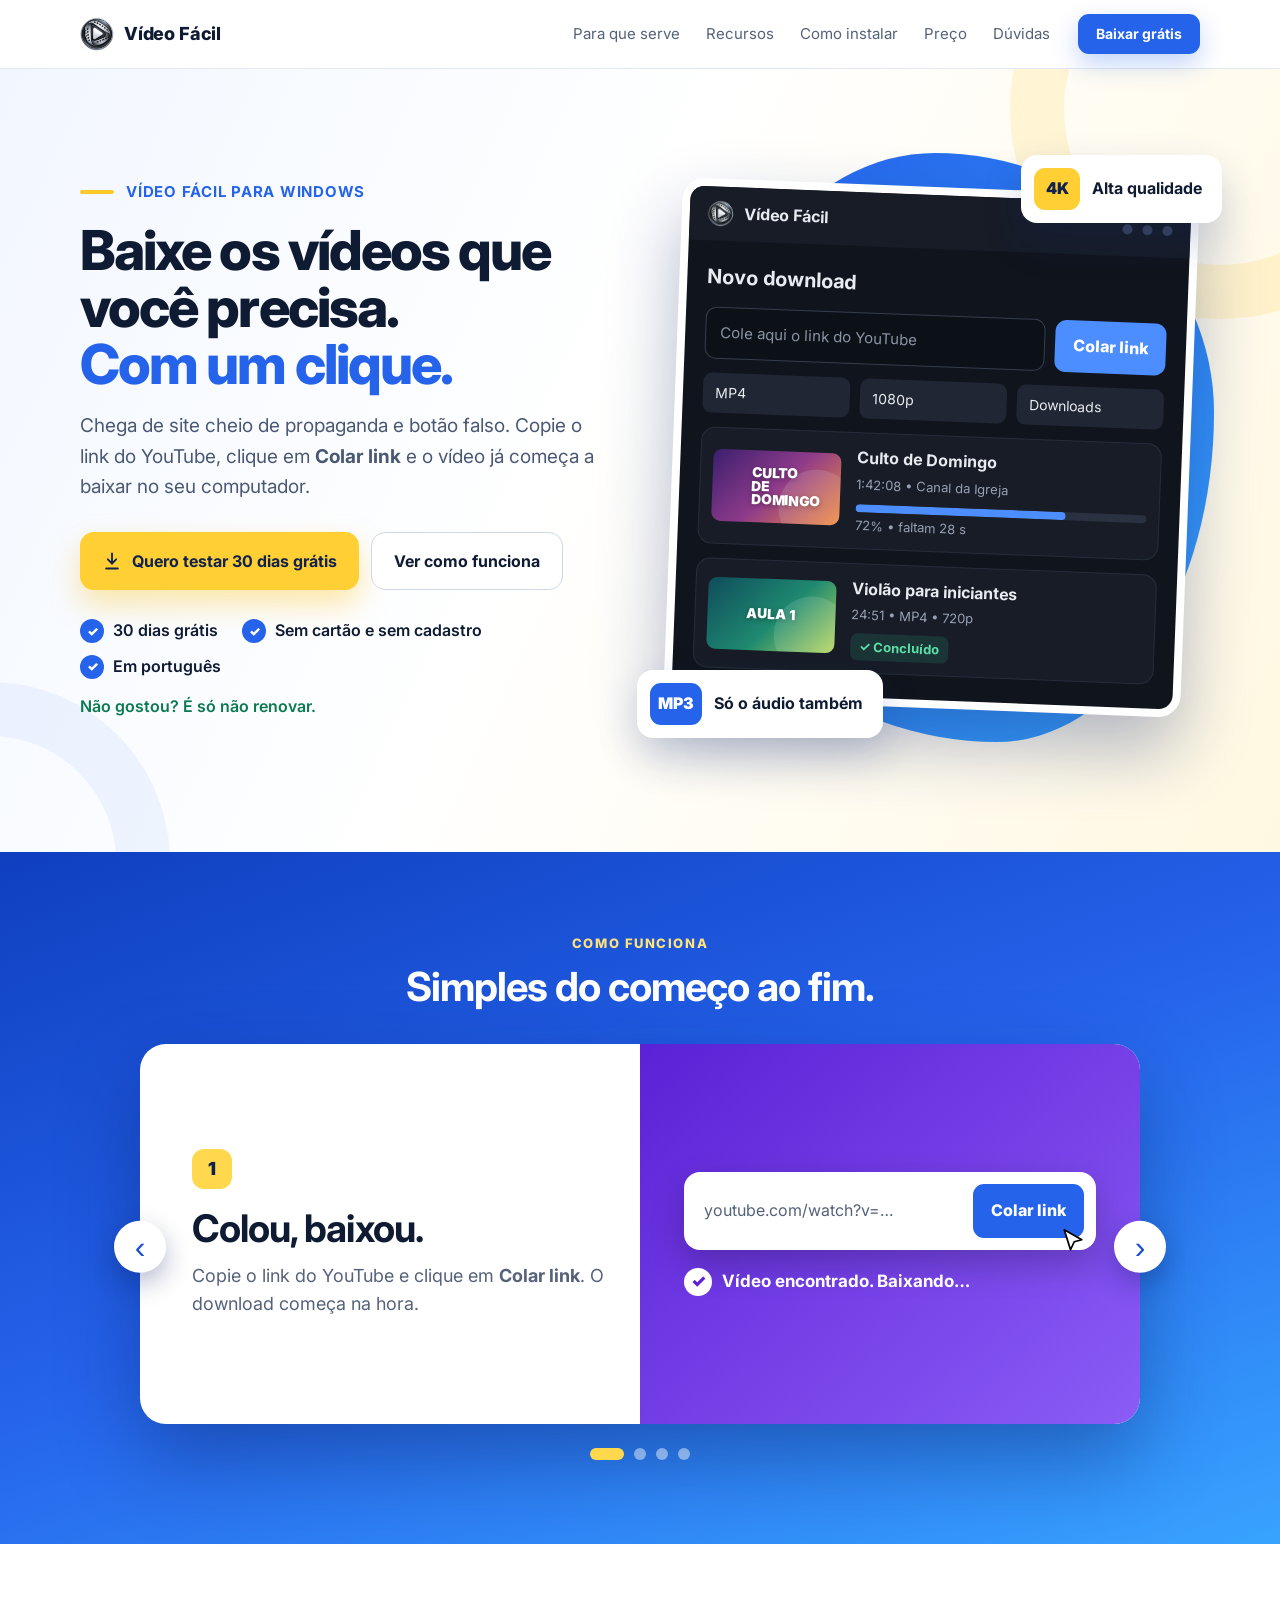
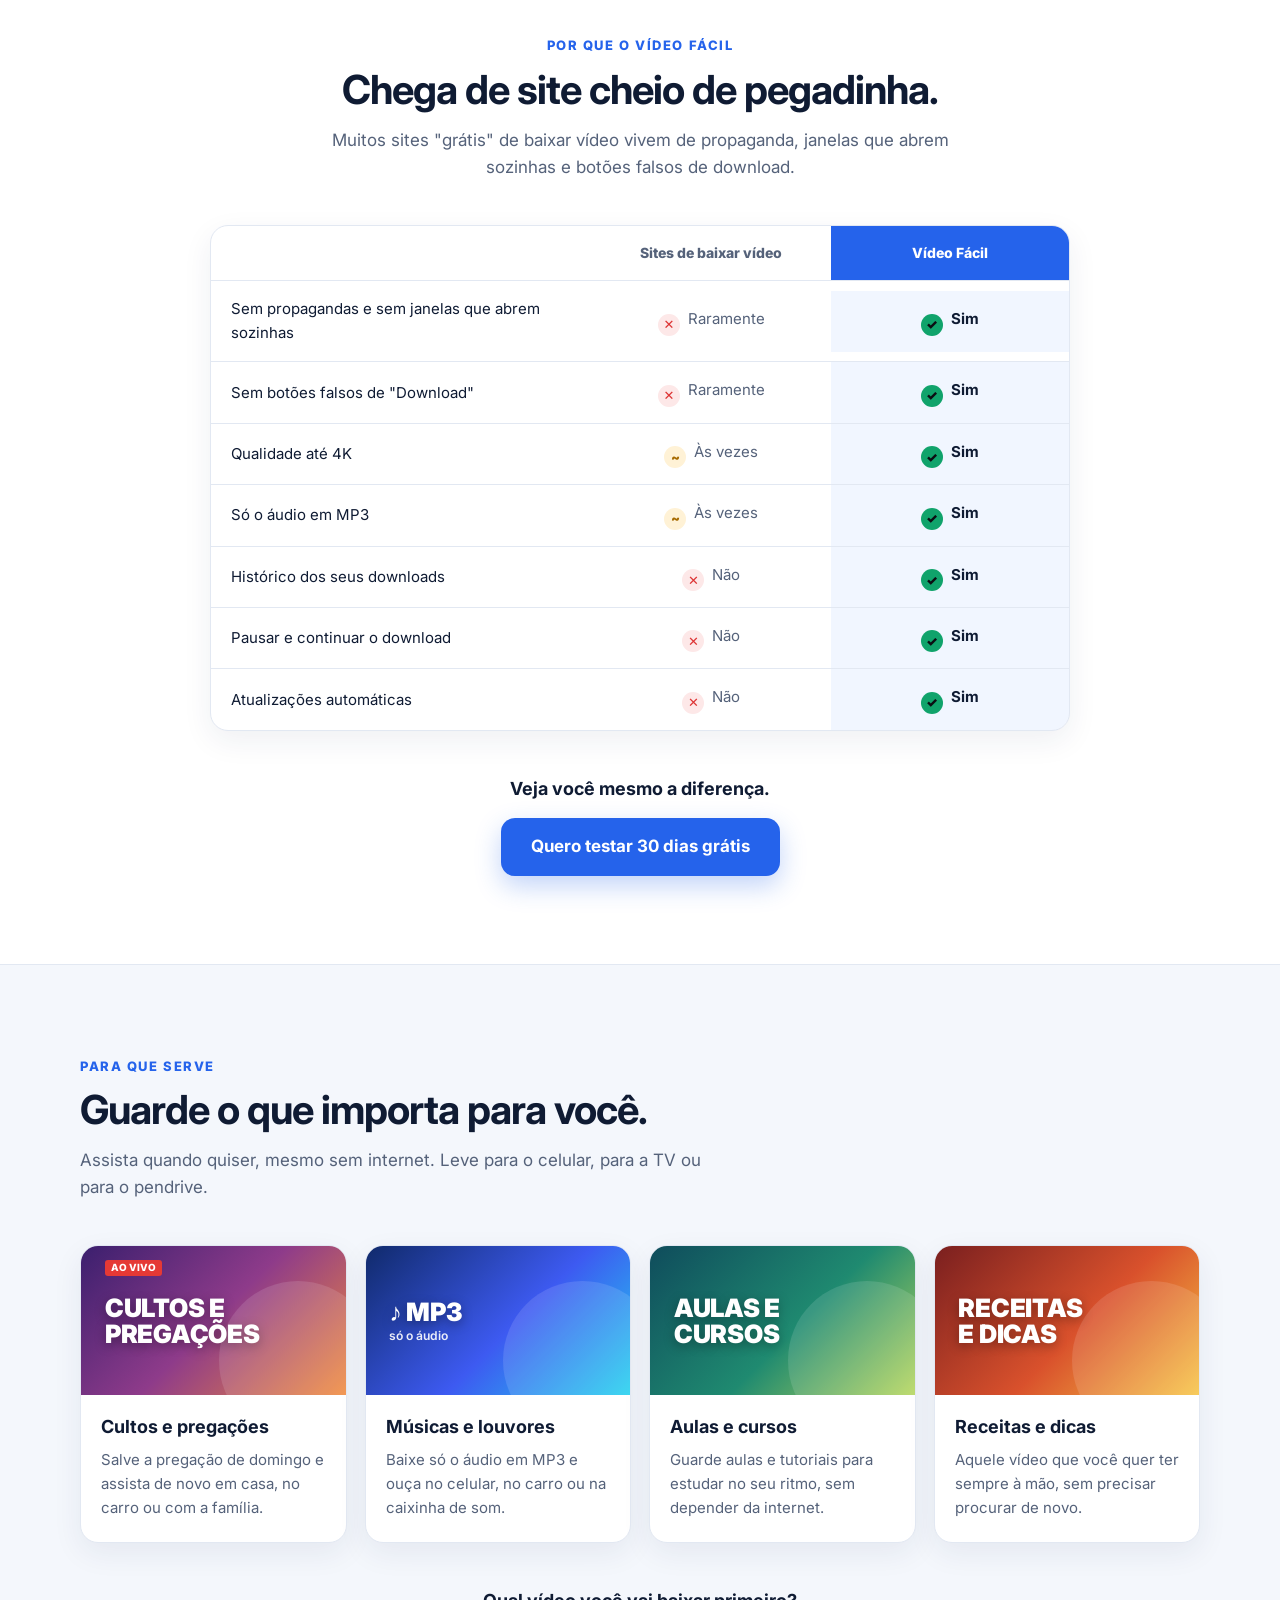
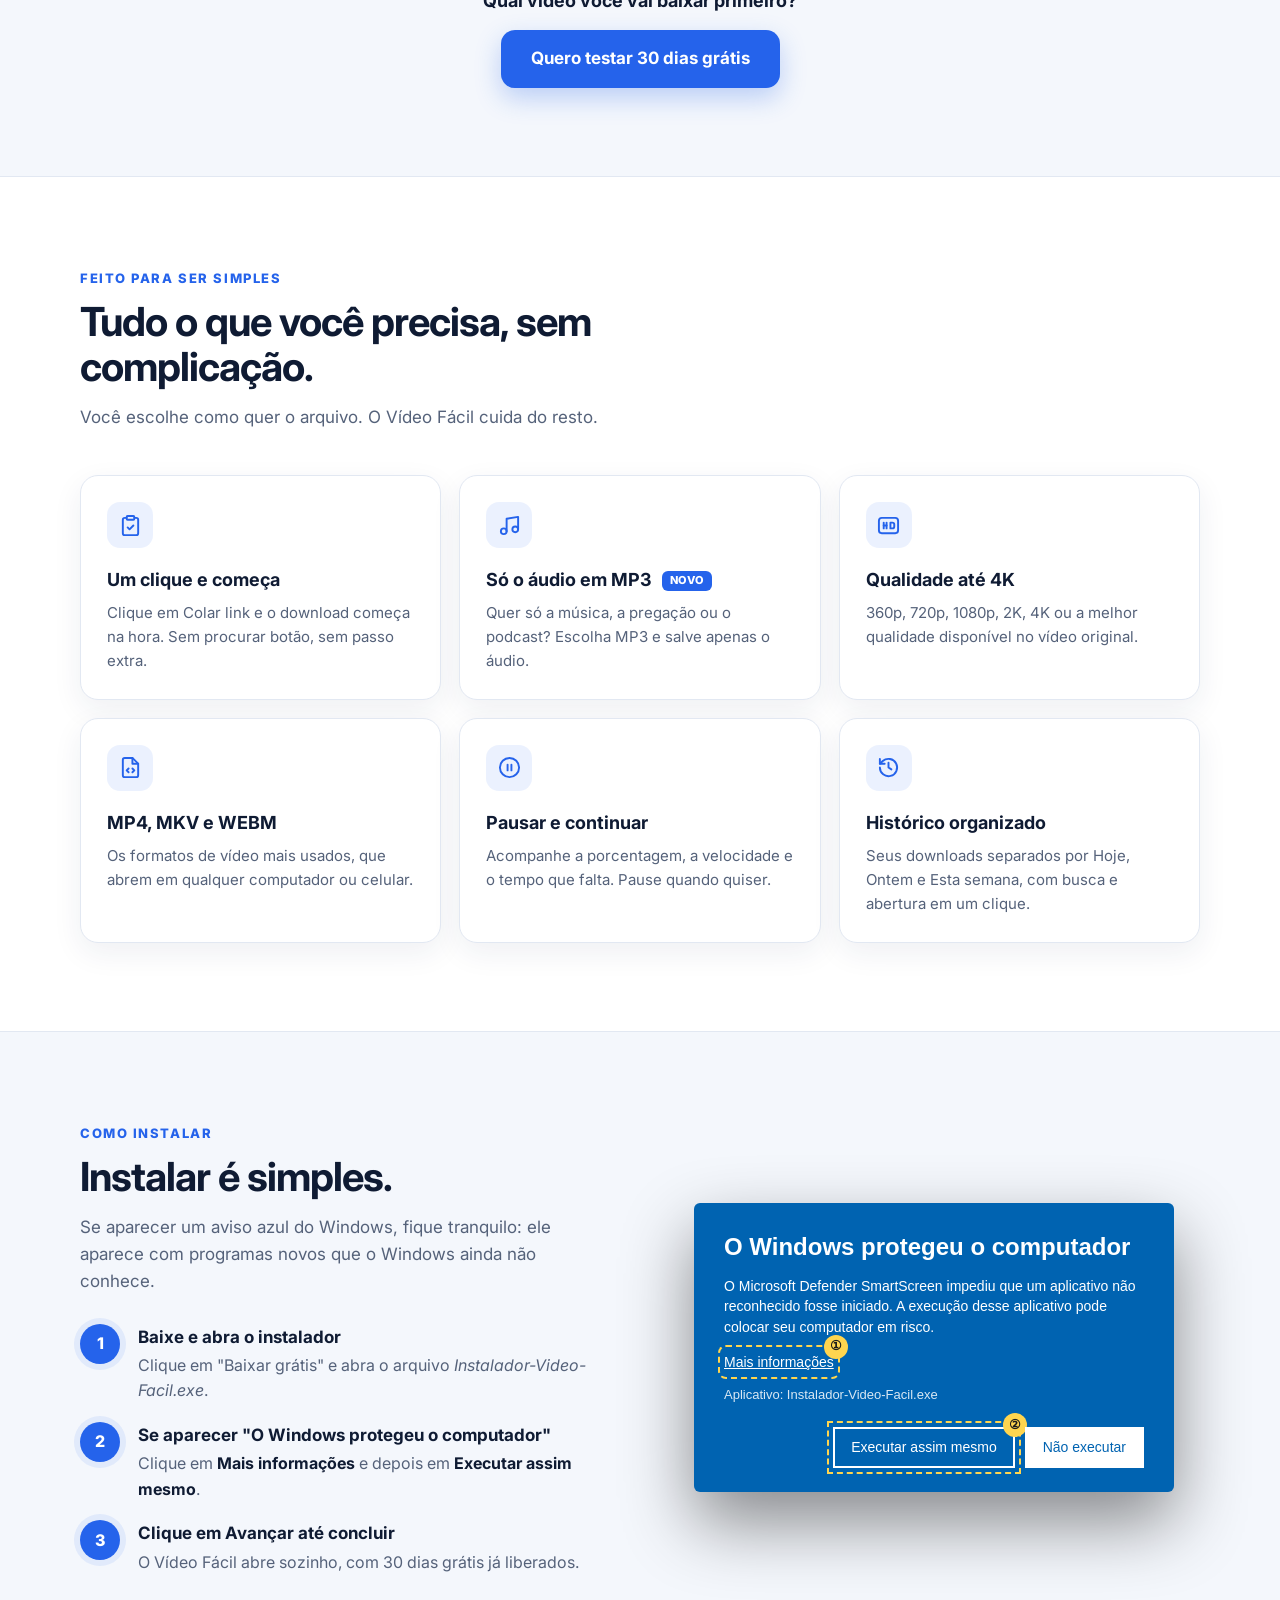
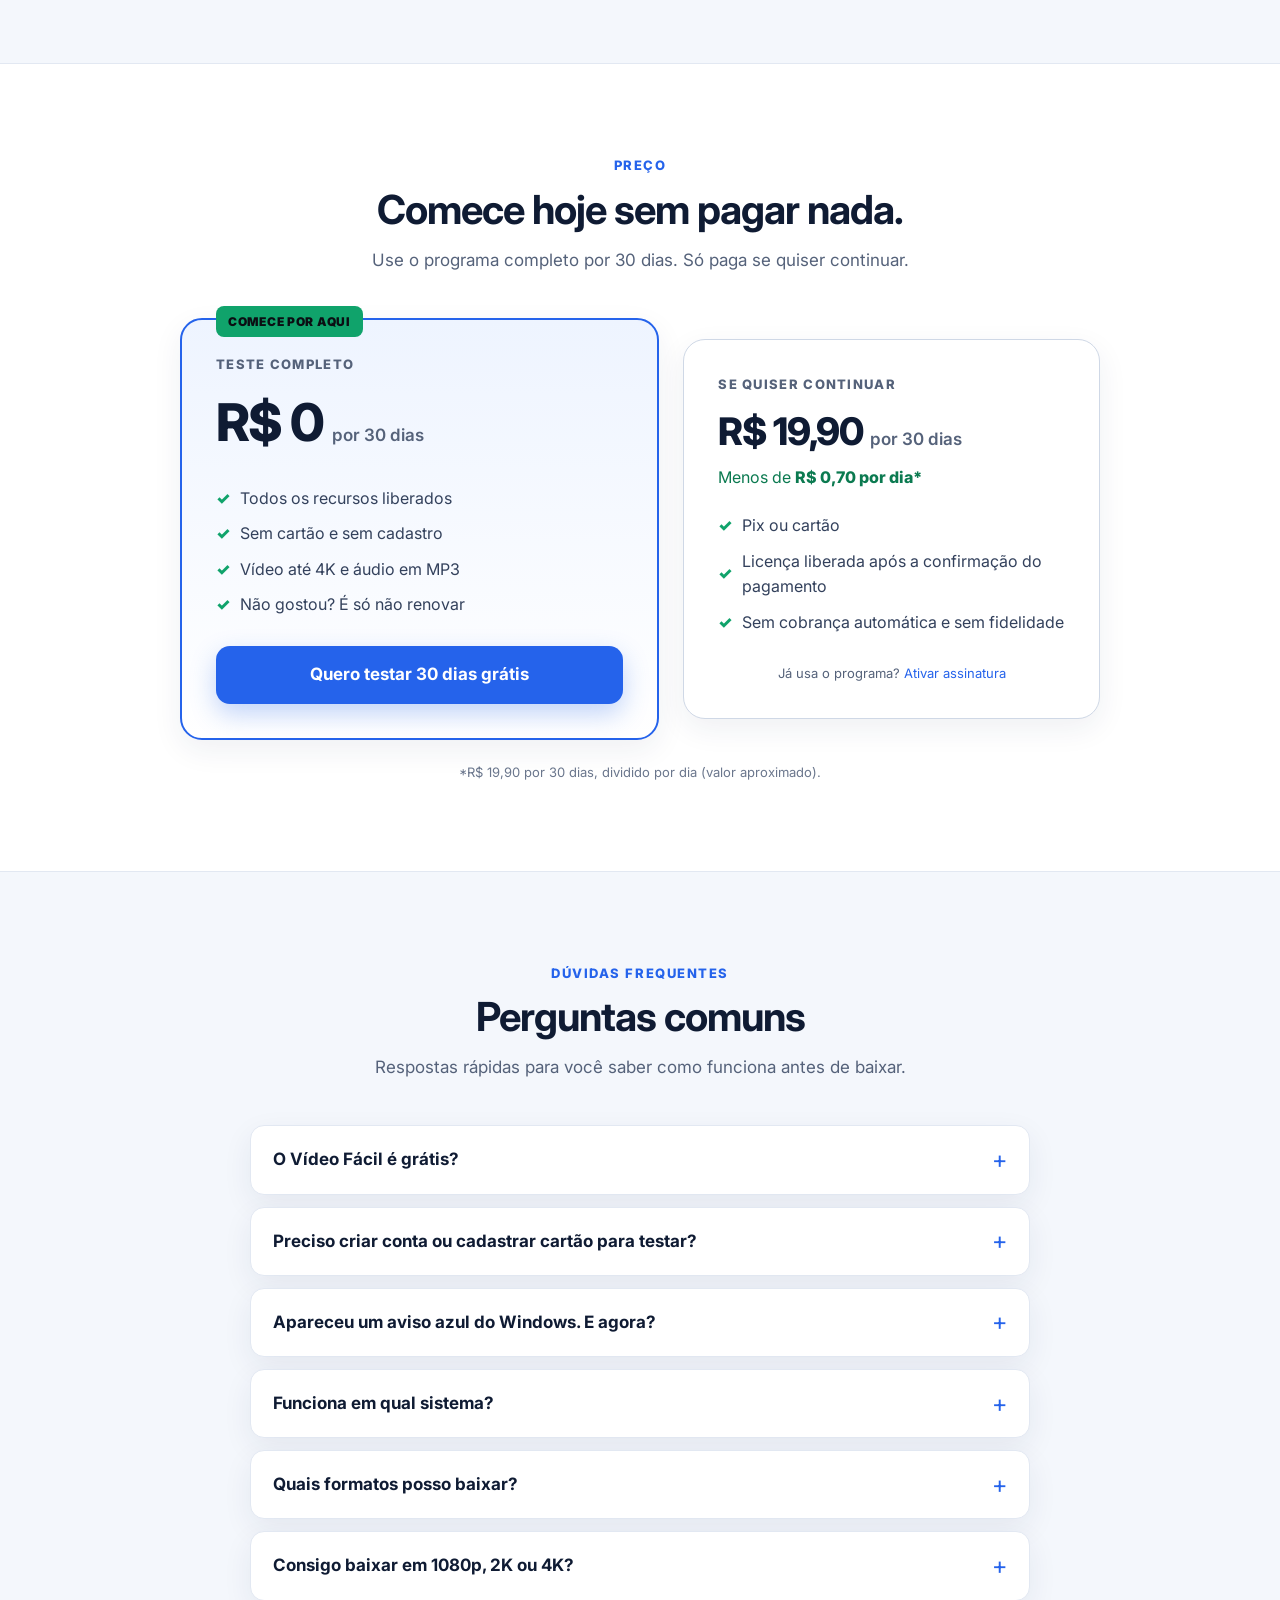
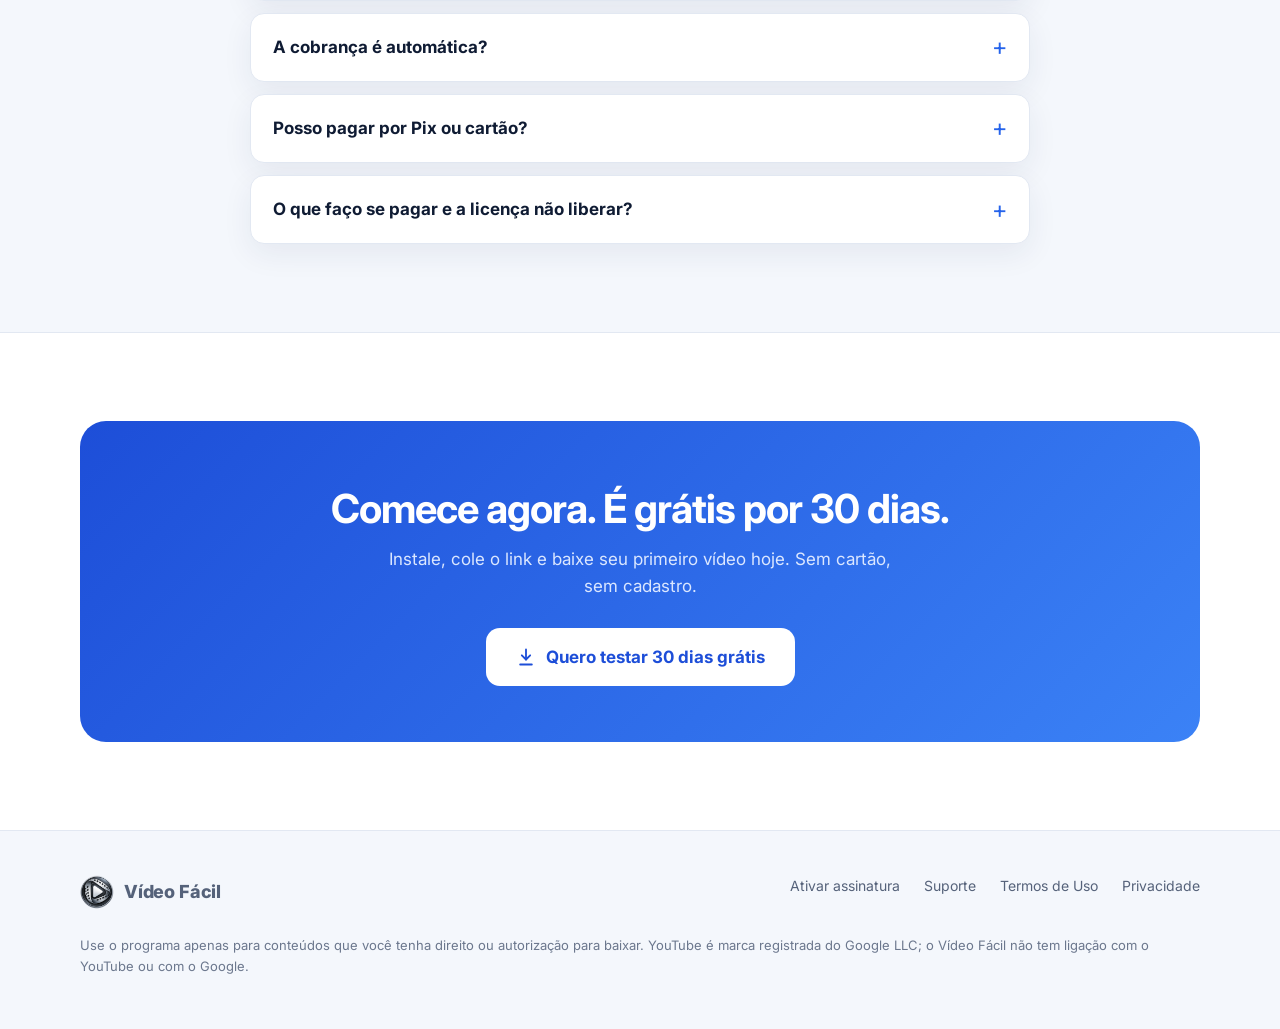
==== commit a72005f4: "Topo claro com o programa inclinado e carrossel em faixa azul Co-Authored-By: Claude Opus 5.5 <norep" ====
--- a/index.html
+++ b/index.html
@@ -21,7 +21,7 @@
   <link rel="preconnect" href="https://fonts.gstatic.com" crossorigin>
   <link href="https://fonts.googleapis.com/css2?family=Inter:wght@400;500;600;700;800&display=swap" rel="stylesheet">
   <link rel="stylesheet" href="./css/site.css?v=3">
-  <link rel="stylesheet" href="./css/azul.css?v=5">
+  <link rel="stylesheet" href="./css/azul.css?v=8">
   <script type="application/ld+json">
   {
     "@context": "https://schema.org",
@@ -73,23 +73,48 @@
 </header>
 
 <main>
-  <section class="hero" id="inicio">
-    <div class="container hero-center">
-      <div class="hero-text">
-        <span class="pill">30 dias grátis · sem cartão · sem cadastro</span>
+  <section class="hero hero-split" id="inicio">
+    <span class="deco d1" aria-hidden="true"></span><span class="deco d2" aria-hidden="true"></span>
+    <div class="container split">
+      <div class="split-text">
+        <span class="kicker">Vídeo Fácil para Windows</span>
         <h1>Baixe os vídeos que você precisa. <span class="accent">Com um clique.</span></h1>
         <p class="lead">Chega de site cheio de propaganda e botão falso. Copie o link do YouTube, clique em <strong>Colar link</strong> e o vídeo já começa a baixar no seu computador.</p>
         <div class="cta-row">
-          <a class="btn btn-primary btn-lg" data-track="download_click"
-             href="https://github.com/jenifermirandasilvasantana-tech/video-facil-updates/releases/latest/download/Instalador-Video-Facil.exe">
+          <a class="btn btn-primary btn-lg" data-track="download_click" href="https://github.com/jenifermirandasilvasantana-tech/video-facil-updates/releases/latest/download/Instalador-Video-Facil.exe">
             <svg viewBox="0 0 24 24" fill="none" stroke="currentColor" stroke-width="2.2" stroke-linecap="round" stroke-linejoin="round" aria-hidden="true"><path d="M12 3v12"/><path d="m7 10 5 5 5-5"/><path d="M5 21h14"/></svg>
             Quero testar 30 dias grátis
           </a>
-          <a class="btn btn-ghost btn-lg" href="#como-instalar">Como instalar</a>
-        </div>
-        <p class="risk">Você usa 30 dias sem pagar nada. Não gostou? É só não renovar.</p>
-      </div>
-
+          <a class="btn btn-ghost btn-lg" href="#como-funciona">Ver como funciona</a>
+        </div>
+        <ul class="ticks">
+          <li>30 dias grátis</li>
+          <li>Sem cartão e sem cadastro</li>
+          <li>Em português</li>
+        </ul>
+        <p class="risk">Não gostou? É só não renovar.</p>
+      </div>
+      <div class="split-art" aria-hidden="true">
+        <span class="blob"></span>
+        <div class="win">
+          <div class="w-top"><img src="./img/icone.png" alt=""><b>Vídeo Fácil</b><i></i><i></i><i></i></div>
+          <div class="w-body">
+            <b class="w-h">Novo download</b>
+            <div class="w-row"><span>Cole aqui o link do YouTube</span><em>Colar link</em></div>
+            <div class="w-sel"><span>MP4</span><span>1080p</span><span>Downloads</span></div>
+            <div class="w-vid"><div class="art art-culto"><strong>CULTO DE<br>DOMINGO</strong></div><div><b>Culto de Domingo</b><small>1:42:08 • Canal da Igreja</small><div class="w-bar"><i></i></div><small>72% • faltam 28 s</small></div></div>
+            <div class="w-vid"><div class="art art-aula"><strong>AULA 1</strong></div><div><b>Violão para iniciantes</b><small>24:51 • MP4 • 720p</small><span class="w-ok">✓ Concluído</span></div></div>
+          </div>
+        </div>
+        <div class="float f1"><span>4K</span>Alta qualidade</div>
+        <div class="float f2"><span>MP3</span>Só o áudio também</div>
+      </div>
+    </div>
+  </section>
+
+  <section class="band" id="como-funciona">
+    <div class="container hero-center">
+      <div class="section-head center band-head"><span class="eyebrow">Como funciona</span><h2>Simples do começo ao fim.</h2></div>
       <div class="carousel" id="carrossel" role="region" aria-roledescription="carrossel" aria-label="O que o Vídeo Fácil faz">
         <div class="c-view"><div class="c-track">
           <article class="slide s-um" aria-roledescription="slide" aria-label="1 de 4">
@@ -121,7 +146,7 @@
     </div>
   </section>
 
-  <section class="section-alt" id="comparativo">
+  <section id="comparativo">
     <div class="container">
       <div class="section-head center">
         <span class="eyebrow">Por que o Vídeo Fácil</span>
@@ -146,7 +171,7 @@
     </div>
   </section>
 
-  <section id="para-que-serve">
+  <section class="section-alt" id="para-que-serve">
     <div class="container">
       <div class="section-head">
         <span class="eyebrow">Para que serve</span>
@@ -176,33 +201,6 @@
         </div>
       </div>
       <div class="mid-cta"><p>Qual vídeo você vai baixar primeiro?</p><a class="btn btn-primary btn-lg" data-track="download_click" href="https://github.com/jenifermirandasilvasantana-tech/video-facil-updates/releases/latest/download/Instalador-Video-Facil.exe">Quero testar 30 dias grátis</a></div>
-    </div>
-  </section>
-
-  <section class="section-alt" id="como-funciona">
-    <div class="container">
-      <div class="section-head">
-        <span class="eyebrow">Como funciona</span>
-        <h2>Do link ao arquivo em 3 passos.</h2>
-      </div>
-      <div class="steps">
-        <div class="step">
-          <div class="num">1</div>
-          <h3>Copie o link</h3>
-          <p>No YouTube, copie o endereço do vídeo que você quer baixar.</p>
-        </div>
-        <div class="step">
-          <div class="num">2</div>
-          <h3>Clique em Colar link</h3>
-          <p>O Vídeo Fácil mostra a imagem, o nome e a duração do vídeo e já começa a baixar.</p>
-        </div>
-        <div class="step">
-          <div class="num">3</div>
-          <h3>Pronto</h3>
-          <p>O arquivo fica salvo na pasta que você escolheu e aparece no seu histórico.</p>
-        </div>
-      </div>
-      <p class="note"><strong>Dica:</strong> antes de colar o link, escolha o formato (MP4, MKV, WEBM ou MP3), a qualidade e a pasta onde salvar. O programa lembra das suas escolhas.</p>
     </div>
   </section>
 
--- a/css/azul.css
+++ b/css/azul.css
@@ -90,6 +90,64 @@
 .slide { grid-template-columns: minmax(0, 1fr) minmax(0, 1fr); min-width: 0; }
 .s-art, .s-text { min-width: 0; }
 @media (max-width: 760px) {
-  .slide { grid-template-columns: minmax(0, 1fr); align-content: start; }
+  .slide { grid-template-columns: minmax(0, 1fr); grid-template-rows: auto 1fr; }
   .u-box { padding: 8px; gap: 6px; } .u-btn { padding: 12px; font-size: 15px; } .u-field { font-size: 14px; } .u-ring { width: 130px; height: 130px; } .u-ring b { font-size: 34px; }
 }
+
+/* --- Topo claro: texto à esquerda, programa inclinado à direita --- */
+.hero-split { background: linear-gradient(115deg, #f2f7ff 0%, #ffffff 45%, #fff8e1 100%); color: var(--text); padding: 84px 0 110px; }
+.hero-split::before { display: none; }
+.split { position: relative; display: grid; grid-template-columns: 1fr 1.02fr; gap: 56px; align-items: center; }
+.kicker { display: inline-flex; align-items: center; gap: 12px; color: var(--blue); font-weight: 700; font-size: 15px; letter-spacing: .05em; text-transform: uppercase; }
+.kicker::before { content: ""; width: 34px; height: 4px; border-radius: 4px; background: #ffc928; }
+.hero-split h1 { font-size: clamp(36px, 4.3vw, 56px); margin: 18px 0 18px; }
+.hero-split h1 .accent { color: var(--blue); }
+.hero-split .lead { color: #4a5873; font-size: 19px; max-width: 540px; }
+.hero-split .btn-primary { background: #ffcf33; color: #10224d; box-shadow: 0 14px 30px rgba(255, 190, 0, .35); }
+.hero-split .btn-primary:hover { background: #ffdb66; }
+.hero-split .btn-ghost { color: var(--text); border-color: var(--border-strong); background: #fff; }
+.hero-split .risk { color: #0b7a50; margin-top: 14px; }
+.ticks { list-style: none; display: flex; flex-wrap: wrap; gap: 10px 24px; margin: 28px 0 0; padding: 0; font-weight: 600; }
+.ticks li { display: flex; align-items: center; gap: 9px; }
+.ticks li::before { content: "✓"; display: grid; place-items: center; width: 24px; height: 24px; border-radius: 50%; background: var(--blue); color: #fff; font-size: 13px; font-weight: 900; }
+.deco { position: absolute; border-radius: 50%; border: 54px solid rgba(37, 99, 235, .06); pointer-events: none; }
+.d1 { width: 420px; height: 420px; right: -150px; top: -170px; border-color: rgba(255, 201, 40, .16); }
+.d2 { width: 360px; height: 360px; left: -190px; bottom: -190px; }
+.split-art { position: relative; padding: 34px 10px; }
+.blob { position: absolute; inset: 0 -14px 0 34px; border-radius: 46% 54% 42% 58% / 54% 44% 56% 46%; background: linear-gradient(140deg, #2563eb, #38a3ff); }
+.win { position: relative; transform: rotate(2.2deg); border: 8px solid #fff; border-radius: 22px; overflow: hidden; background: #10141c; color: #e8ebf0; box-shadow: 0 34px 70px rgba(15, 40, 110, .32); text-align: left; }
+.w-top { display: flex; align-items: center; gap: 10px; padding: 14px 18px; background: #171c27; font-size: 16px; }
+.w-top img { width: 26px; height: 26px; } .w-top b { margin-right: auto; }
+.w-top i { width: 10px; height: 10px; border-radius: 50%; background: #39435a; }
+.w-body { padding: 20px 20px 24px; display: grid; gap: 14px; }
+.w-h { font-size: 20px; }
+.w-row { display: flex; gap: 10px; } .w-row span { flex: 1; min-width: 0; background: #0c1017; border: 1px solid #353d4e; border-radius: 11px; padding: 13px 14px; color: #8b94a5; font-size: 15px; white-space: nowrap; overflow: hidden; text-overflow: ellipsis; }
+.w-row em { font-style: normal; font-weight: 800; background: #4c8dff; color: #fff; border-radius: 11px; padding: 13px 18px; white-space: nowrap; }
+.w-sel { display: grid; grid-template-columns: repeat(3, 1fr); gap: 10px; } .w-sel span { background: #202633; border-radius: 9px; padding: 9px 12px; font-size: 14px; }
+.w-vid { display: flex; gap: 16px; align-items: center; background: #171c27; border: 1px solid #262d3a; border-radius: 14px; padding: 12px; }
+.w-vid .art { width: 128px; height: 72px; flex: none; border-radius: 9px; font-size: 12px; } .w-vid > div:last-child { flex: 1; min-width: 0; }
+.w-vid b { display: block; font-size: 16px; } .w-vid small { display: block; color: #97a1b3; font-size: 13px; margin-top: 3px; }
+.w-bar { height: 8px; border-radius: 8px; background: #2a3140; margin-top: 9px; overflow: hidden; } .w-bar i { display: block; height: 100%; width: 72%; background: #4c8dff; border-radius: 8px; animation: encher 5s ease-in-out infinite; }
+@keyframes encher { 0% { width: 8%; } 80%, 100% { width: 72%; } }
+@media (prefers-reduced-motion: reduce) { .w-bar i, .float { animation: none !important; } }
+.w-ok { display: inline-block; margin-top: 8px; font-size: 13px; font-weight: 700; color: #5be0a8; background: rgba(52, 195, 143, .14); border-radius: 7px; padding: 3px 9px; }
+.float { position: absolute; display: flex; align-items: center; gap: 12px; background: #fff; color: var(--text); font-weight: 700; border-radius: 16px; padding: 13px 20px 13px 13px; box-shadow: 0 18px 40px rgba(15, 40, 110, .2); animation: boiar 4.5s ease-in-out infinite; }
+.float span { display: grid; place-items: center; min-width: 46px; height: 42px; padding: 0 8px; border-radius: 11px; background: #ffcf33; color: #10224d; font-weight: 900; }
+.f1 { right: -22px; top: 2px; } .f2 { left: -26px; bottom: 4px; animation-delay: -2.2s; } .f2 span { background: var(--blue); color: #fff; }
+@keyframes boiar { 50% { transform: translateY(-9px); } }
+/* faixa azul do carrossel */
+.band { background: linear-gradient(160deg, #0f3fbf 0%, #2563eb 48%, #38a3ff 100%); color: #fff; padding: 78px 0 84px; }
+.band .hero-center { gap: 0; } .band-head { margin-bottom: 34px; } .band-head .eyebrow { color: #ffe27a; } .band-head h2 { color: #fff; margin-bottom: 0; }
+@media (max-width: 960px) {
+  .hero-split { padding: 46px 0 70px; overflow: hidden; }
+  .split { grid-template-columns: minmax(0, 1fr); gap: 46px; }
+  .f1 { right: 0; top: -8px; } .f2 { left: 0; bottom: -10px; } .blob { inset: 0 0 0 20px; }
+}
+@media (max-width: 560px) {
+  .cta-row .btn { width: 100%; } .w-body { padding: 14px; gap: 11px; } .w-vid .art { width: 92px; height: 54px; font-size: 9px; } .w-vid { gap: 11px; padding: 9px; }
+  .w-vid b { font-size: 14px; } .w-vid small { font-size: 12px; } .w-row span { font-size: 13px; padding: 11px; } .w-row em { padding: 11px 13px; font-size: 14px; } .w-sel span { font-size: 12px; padding: 8px; }
+  .float { font-size: 14px; padding: 9px 14px 9px 9px; } .float span { height: 36px; min-width: 40px; }
+}
+.w-body { grid-template-columns: minmax(0, 1fr); } .w-sel { grid-template-columns: repeat(3, minmax(0, 1fr)); } .w-sel span { overflow: hidden; text-overflow: ellipsis; }
+.hero-split h1 .accent { display: block; }
+@media (min-width: 961px) { .hero-split .cta-row { flex-wrap: nowrap; } .hero-split .btn-lg { padding: 0 22px; font-size: 16px; } }
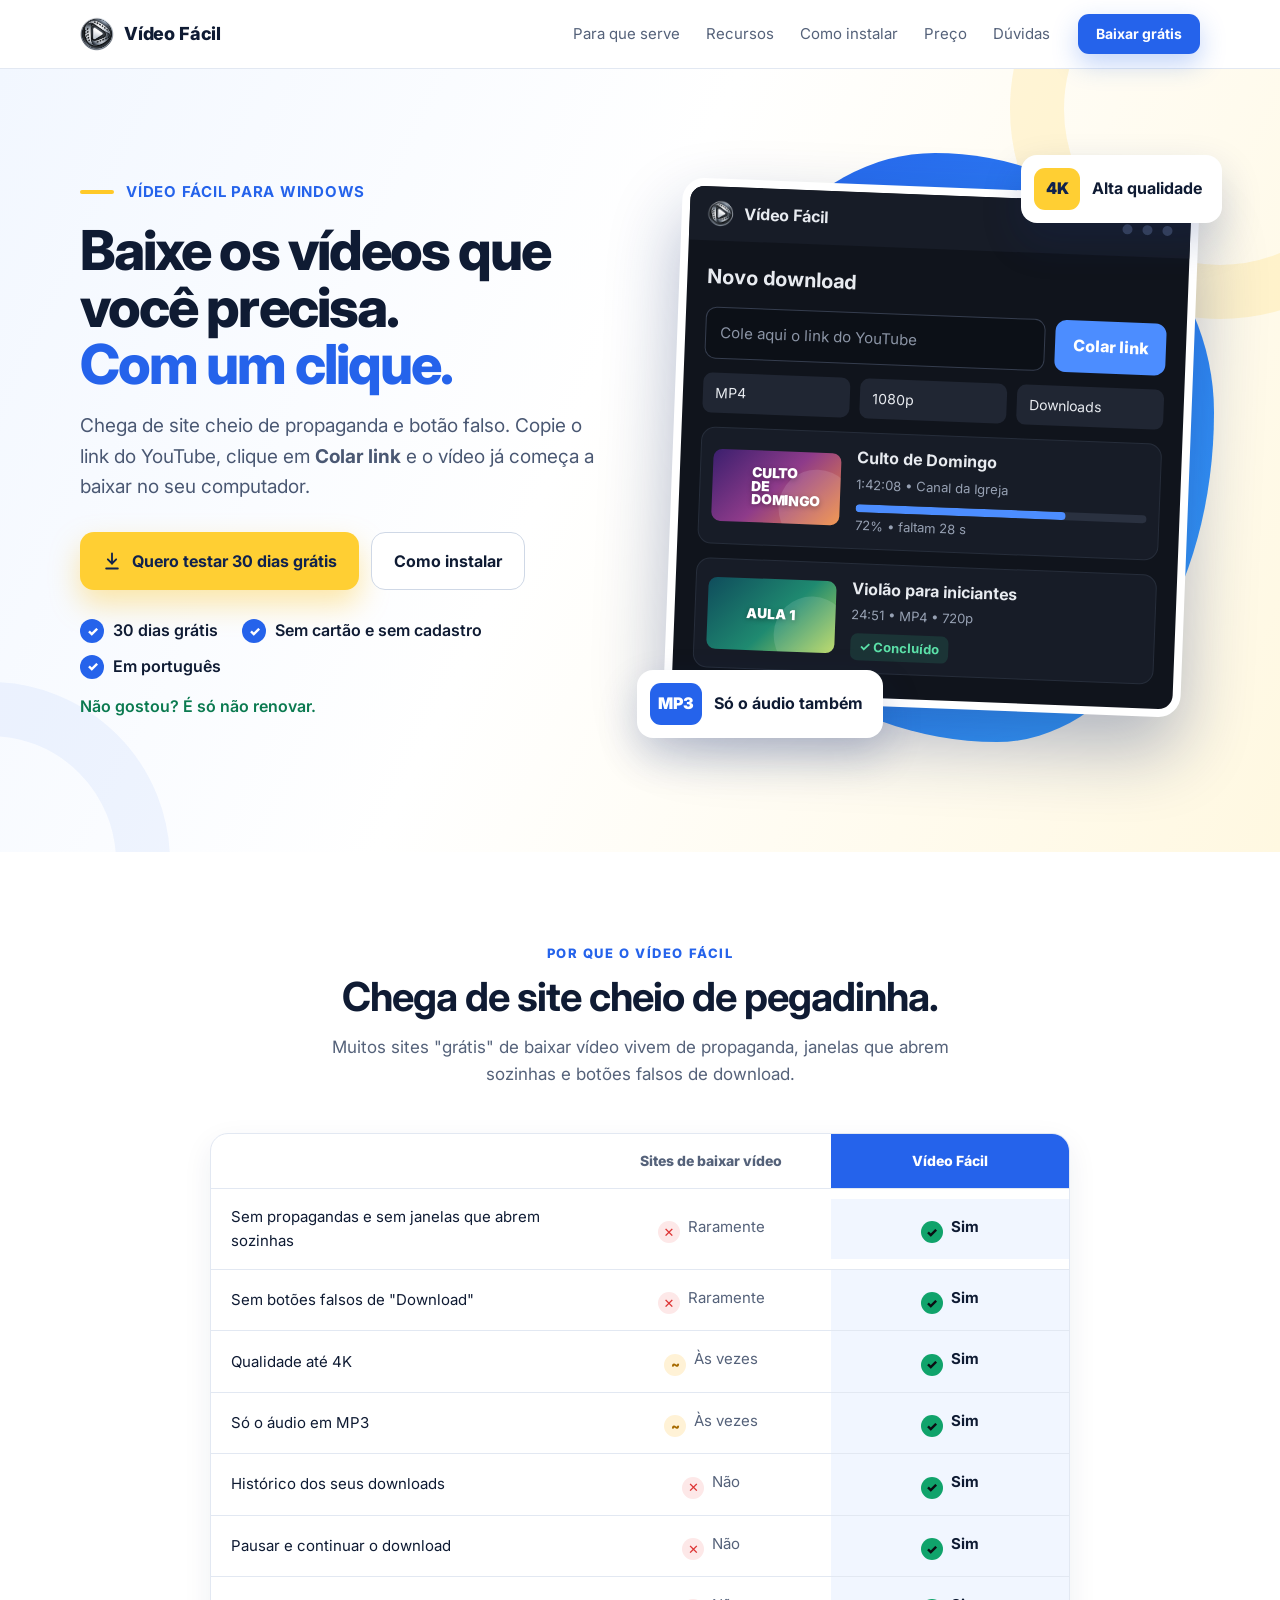
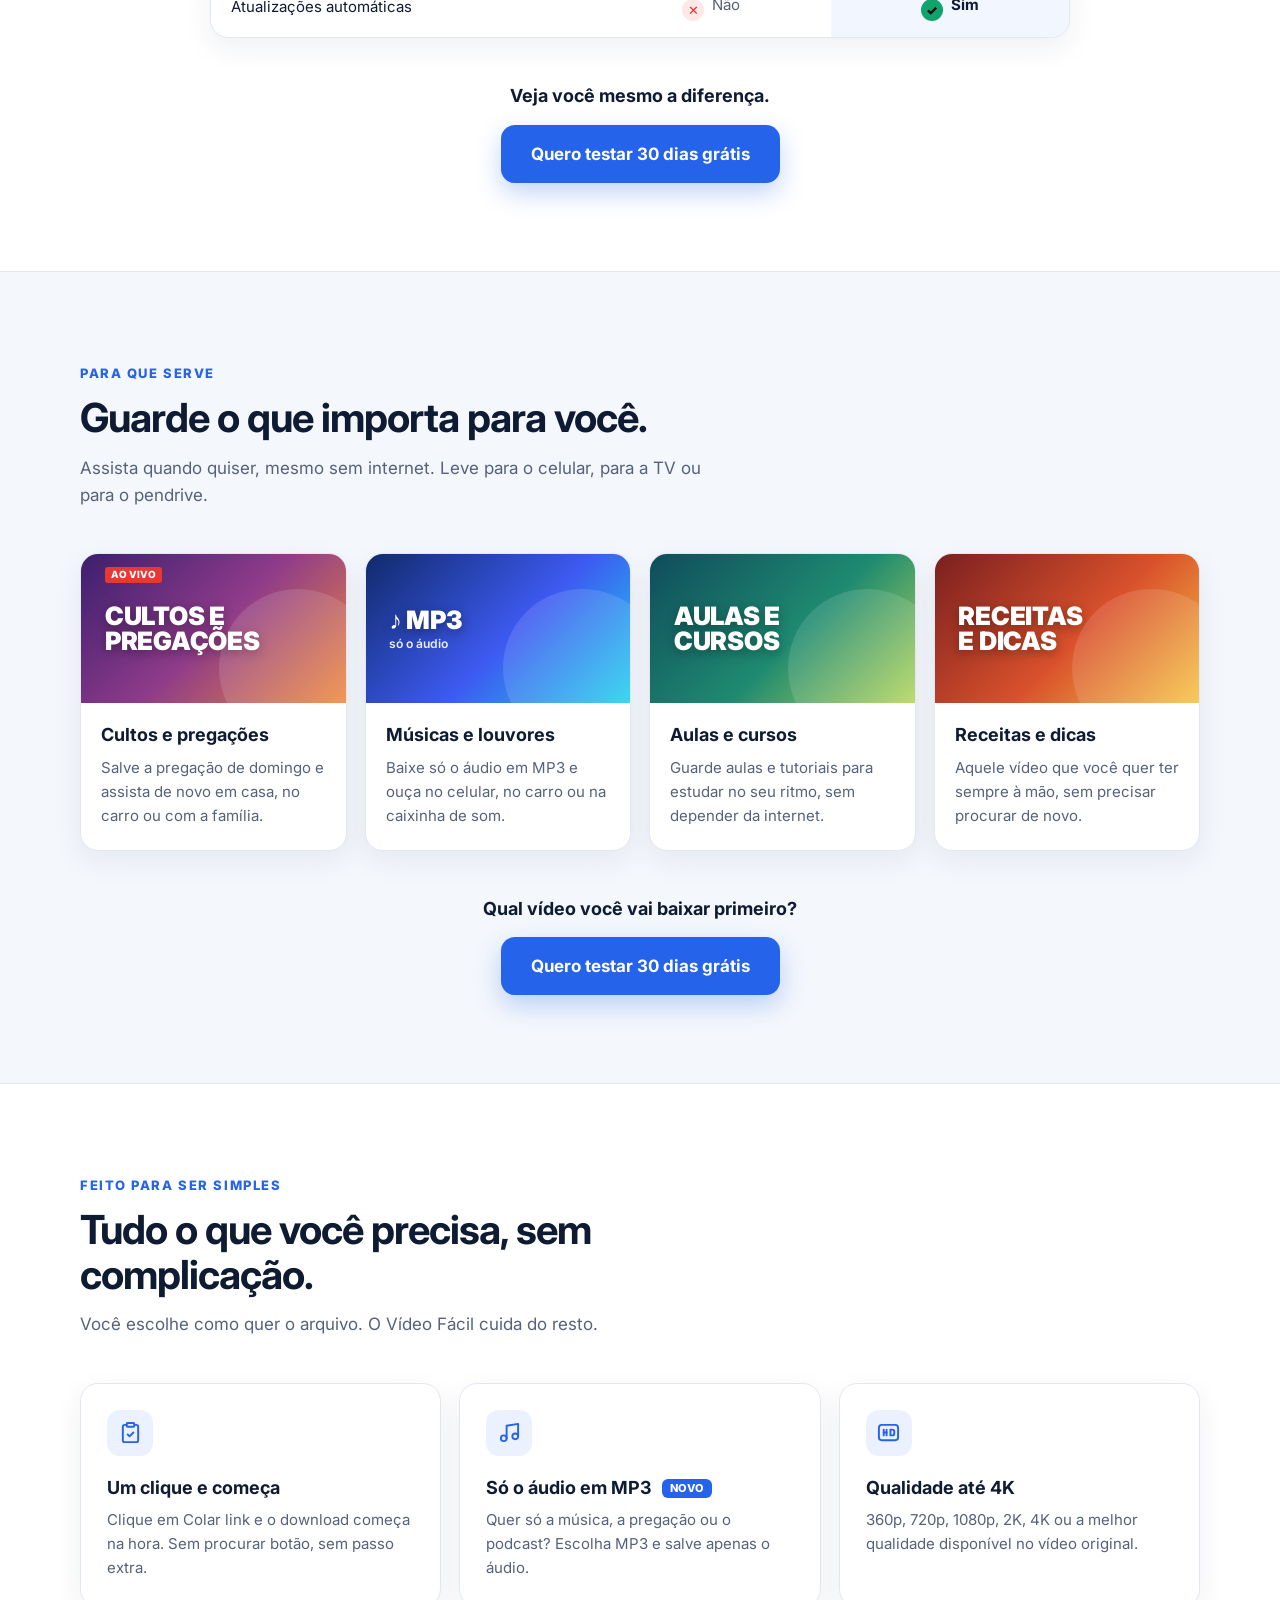
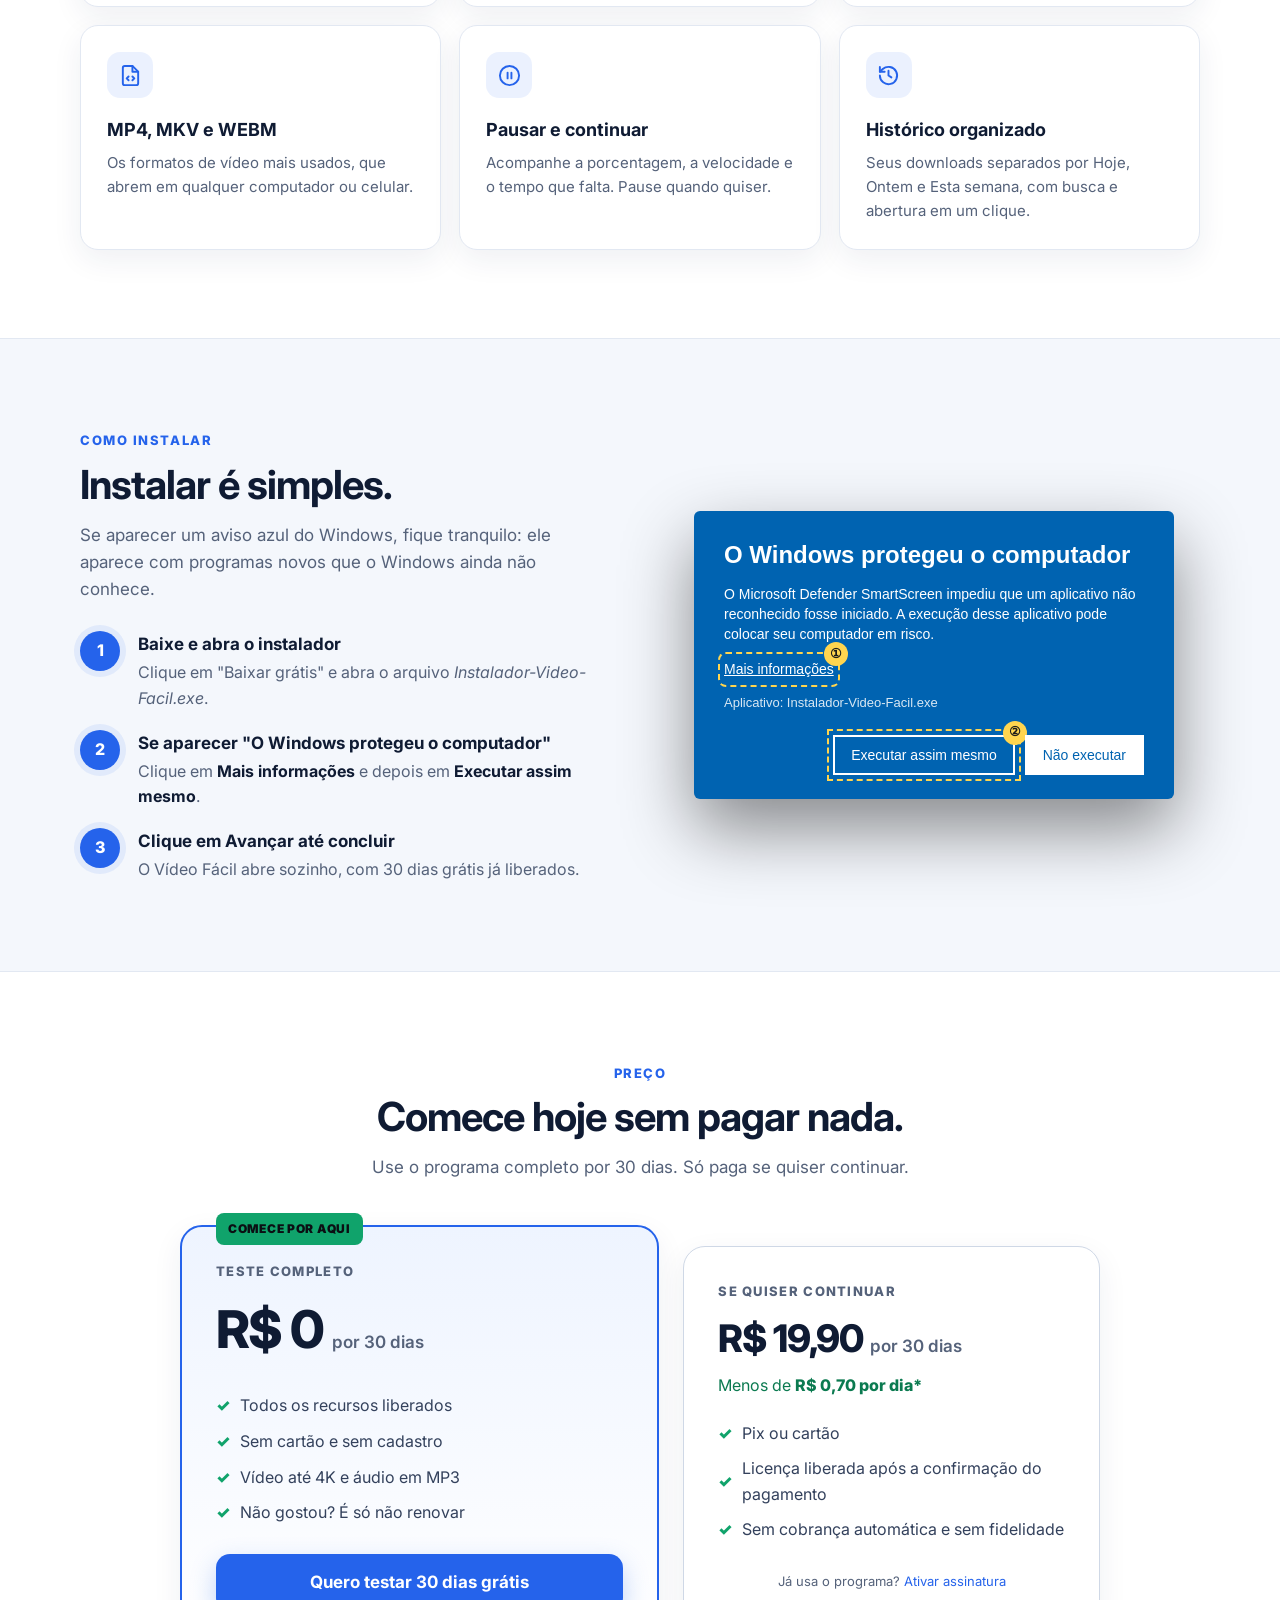
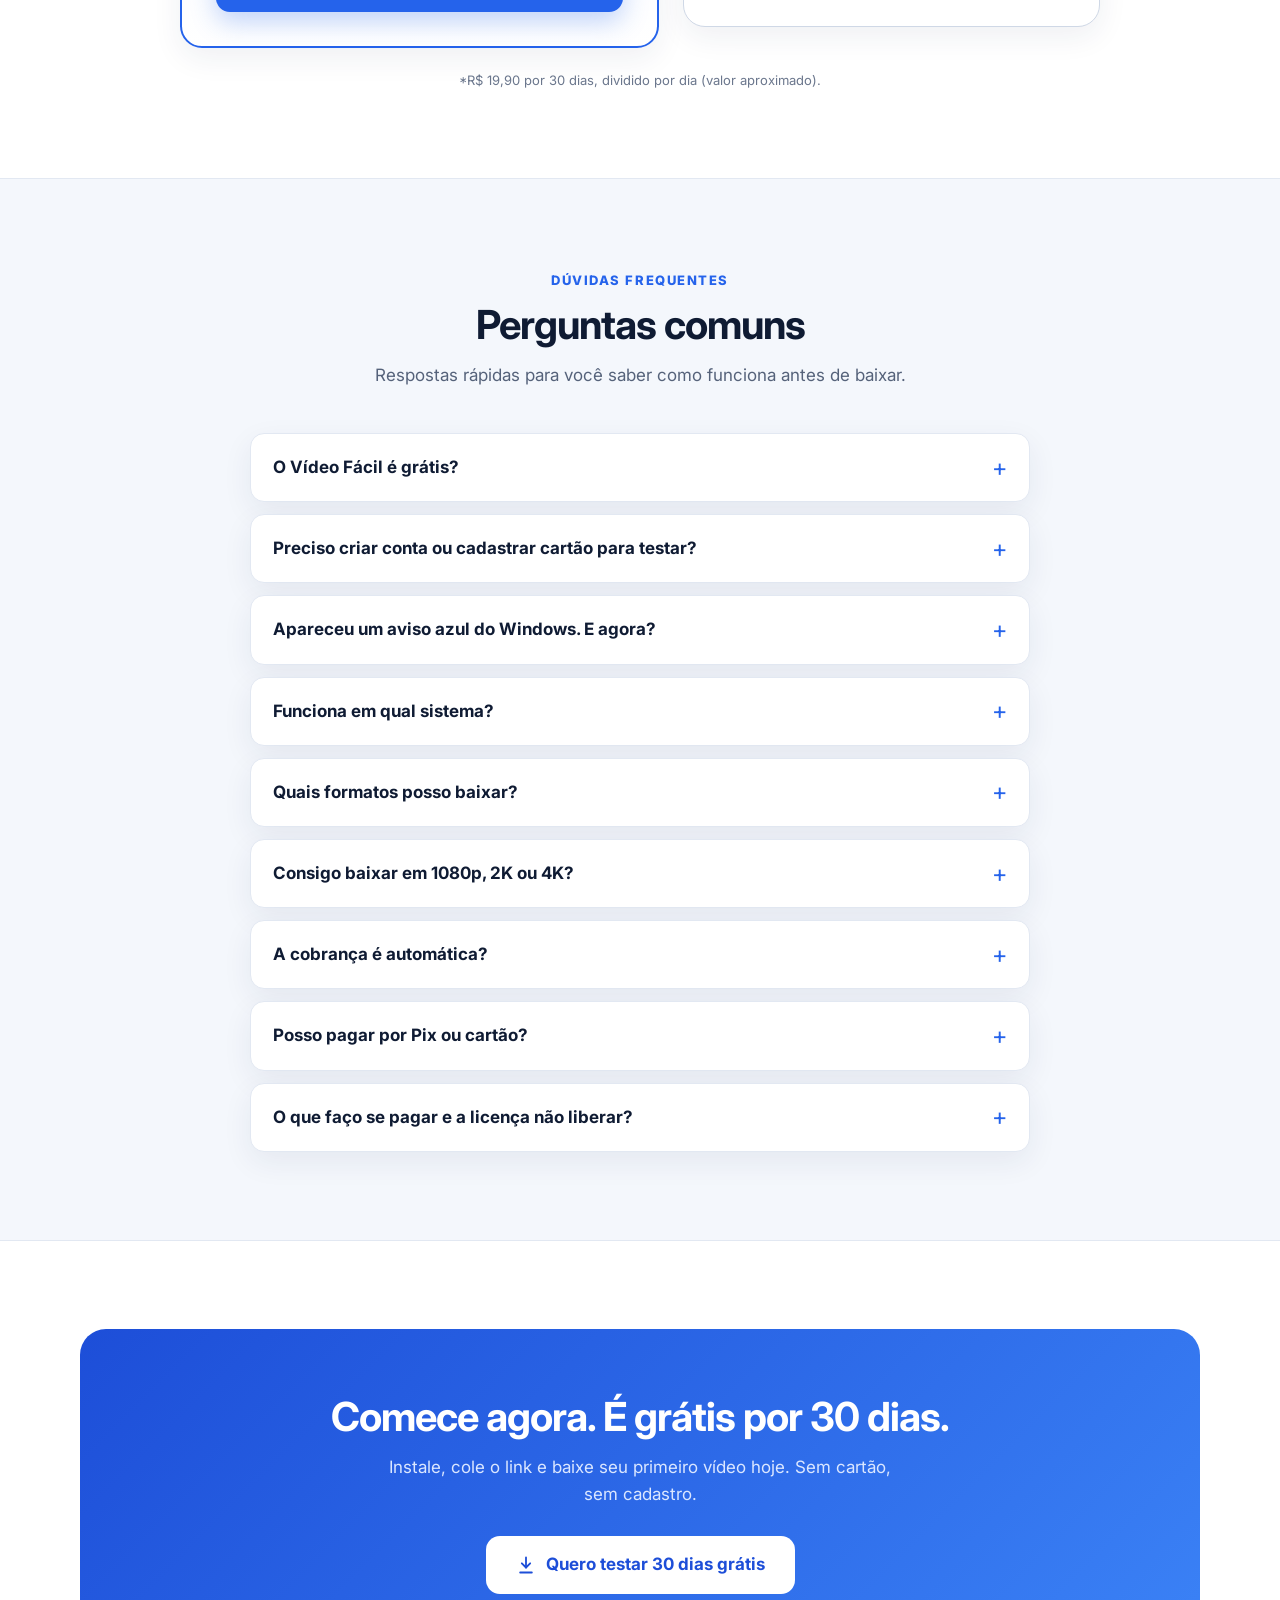
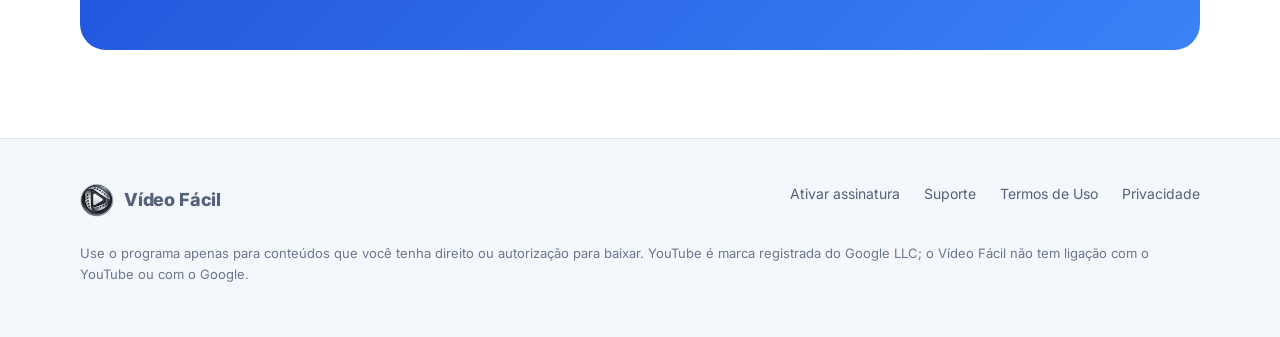
==== commit b550f2e5: "Tirar o carrossel Co-Authored-By: Claude Opus 5.5 <noreply@anthropic.com>" ====
--- a/index.html
+++ b/index.html
@@ -21,7 +21,7 @@
   <link rel="preconnect" href="https://fonts.gstatic.com" crossorigin>
   <link href="https://fonts.googleapis.com/css2?family=Inter:wght@400;500;600;700;800&display=swap" rel="stylesheet">
   <link rel="stylesheet" href="./css/site.css?v=3">
-  <link rel="stylesheet" href="./css/azul.css?v=8">
+  <link rel="stylesheet" href="./css/azul.css?v=9">
   <script type="application/ld+json">
   {
     "@context": "https://schema.org",
@@ -85,7 +85,7 @@
             <svg viewBox="0 0 24 24" fill="none" stroke="currentColor" stroke-width="2.2" stroke-linecap="round" stroke-linejoin="round" aria-hidden="true"><path d="M12 3v12"/><path d="m7 10 5 5 5-5"/><path d="M5 21h14"/></svg>
             Quero testar 30 dias grátis
           </a>
-          <a class="btn btn-ghost btn-lg" href="#como-funciona">Ver como funciona</a>
+          <a class="btn btn-ghost btn-lg" href="#como-instalar">Como instalar</a>
         </div>
         <ul class="ticks">
           <li>30 dias grátis</li>
@@ -108,40 +108,6 @@
         </div>
         <div class="float f1"><span>4K</span>Alta qualidade</div>
         <div class="float f2"><span>MP3</span>Só o áudio também</div>
-      </div>
-    </div>
-  </section>
-
-  <section class="band" id="como-funciona">
-    <div class="container hero-center">
-      <div class="section-head center band-head"><span class="eyebrow">Como funciona</span><h2>Simples do começo ao fim.</h2></div>
-      <div class="carousel" id="carrossel" role="region" aria-roledescription="carrossel" aria-label="O que o Vídeo Fácil faz">
-        <div class="c-view"><div class="c-track">
-          <article class="slide s-um" aria-roledescription="slide" aria-label="1 de 4">
-            <div class="s-text"><span class="s-num">1</span><h2>Colou, baixou.</h2><p>Copie o link do YouTube e clique em <b>Colar link</b>. O download começa na hora.</p></div>
-            <div class="s-art" aria-hidden="true"><div class="u-box"><div class="u-field">youtube.com/watch?v=…</div><div class="u-btn">Colar link<i class="u-hand"></i></div></div>
-        <div class="u-ok"><span>✓</span> Vídeo encontrado. Baixando…</div></div>
-          </article>
-          <article class="slide s-dois" aria-roledescription="slide" aria-label="2 de 4">
-            <div class="s-text"><span class="s-num">2</span><h2>Vídeo ou só o áudio.</h2><p>Escolha a qualidade até <b>4K</b> ou salve só o som em <b>MP3</b> para ouvir no celular e no carro.</p></div>
-            <div class="s-art" aria-hidden="true"><div class="u-chips"><span class="on">MP4</span><span>MP3 ♪</span><span>MKV</span><span>WEBM</span></div>
-        <div class="u-chips u-q"><span>720p</span><span class="on">1080p</span><span>2K</span><span>4K</span></div></div>
-          </article>
-          <article class="slide s-tres" aria-roledescription="slide" aria-label="3 de 4">
-            <div class="s-text"><span class="s-num">3</span><h2>Veja tudo acontecendo.</h2><p>Porcentagem, velocidade e tempo que falta. <b>Pause</b> e continue quando quiser.</p></div>
-            <div class="s-art" aria-hidden="true"><div class="u-ring"><b>72%</b></div>
-        <div class="u-line"><i></i></div><div class="u-info"><span>9,2 MB/s</span><span>faltam 28 s</span></div></div>
-          </article>
-          <article class="slide s-quatro" aria-roledescription="slide" aria-label="4 de 4">
-            <div class="s-text"><span class="s-num">4</span><h2>Tudo guardado e organizado.</h2><p>Seus vídeos ficam no <b>histórico</b>, separados por dia. Ache e abra com um clique.</p></div>
-            <div class="s-art" aria-hidden="true"><div class="u-item"><i class="a"></i><div><b>Culto de Domingo</b><small>Hoje · 1080p</small></div><em>Abrir</em></div>
-        <div class="u-item"><i class="b"></i><div><b>Aula de violão</b><small>Ontem · 720p</small></div><em>Abrir</em></div>
-        <div class="u-item"><i class="c"></i><div><b>Louvores (MP3)</b><small>Ontem · áudio</small></div><em>Abrir</em></div></div>
-          </article>
-        </div></div>
-        <button class="c-arrow c-prev" type="button" aria-label="Anterior">‹</button>
-        <button class="c-arrow c-next" type="button" aria-label="Próximo">›</button>
-        <div class="c-dots"><button type="button" aria-label="Ver quadro 1"></button><button type="button" aria-label="Ver quadro 2"></button><button type="button" aria-label="Ver quadro 3"></button><button type="button" aria-label="Ver quadro 4"></button></div>
       </div>
     </div>
   </section>
@@ -366,7 +332,6 @@
 </footer>
 
 <script src="./js/site.js?v=2" defer></script>
-<script src="./js/carrossel.js?v=3" defer></script>
 <script src="./js/vender.js?v=2" defer></script>
 </body>
 </html>
--- a/css/azul.css
+++ b/css/azul.css
@@ -43,56 +43,7 @@
 .note { background: #eef4ff; border-color: #c9dbff; }
 footer { background: #f4f7fc; }
 
-/* carrossel */
-.carousel { position: relative; width: 100%; max-width: 1000px; }
-.c-view { overflow: hidden; border-radius: 26px; box-shadow: 0 34px 80px rgba(6, 26, 92, .38); }
-.c-track { display: flex; transition: transform .6s cubic-bezier(.22, .8, .25, 1); }
-.slide { flex: 0 0 100%; display: grid; grid-template-columns: 1fr 1fr; align-items: center; min-height: 380px; background: #fff; color: #0f1b33; }
-.s-text { padding: 40px 30px 40px 52px; text-align: left; }
-.s-num { display: inline-grid; place-items: center; width: 40px; height: 40px; border-radius: 12px; background: #ffd84d; color: #10224d; font-weight: 900; font-size: 18px; }
-.s-text h2 { margin: 18px 0 12px; font-size: clamp(26px, 3.2vw, 38px); color: #0f1b33; }
-.s-text p { margin: 0; color: #55627a; font-size: 18px; }
-.s-art { align-self: stretch; display: flex; flex-direction: column; justify-content: center; gap: 18px; padding: 40px 44px; color: #fff; }
-.s-um .s-art { background: linear-gradient(140deg, #5b21d6, #8b5cf6); }
-.s-dois .s-art { background: linear-gradient(140deg, #d9480f, #ffa53d); }
-.s-tres .s-art { background: linear-gradient(140deg, #047857, #2dd4a0); align-items: center; }
-.s-quatro .s-art { background: linear-gradient(140deg, #0f3fbf, #38a3ff); gap: 12px; }
-.u-box { background: #fff; border-radius: 16px; padding: 12px; display: flex; gap: 10px; align-items: center; box-shadow: 0 14px 34px rgba(0, 0, 0, .22); }
-.u-field { flex: 1; min-width: 0; color: #55627a; font-size: 16px; padding-left: 8px; overflow: hidden; white-space: nowrap; text-overflow: ellipsis; }
-.u-btn { position: relative; background: #2563eb; color: #fff; font-weight: 800; border-radius: 11px; padding: 14px 18px; white-space: nowrap; }
-.u-hand { position: absolute; right: -4px; bottom: -18px; width: 30px; height: 30px; background: url("data:image/svg+xml,%3Csvg xmlns='http://www.w3.org/2000/svg' viewBox='0 0 24 24'%3E%3Cpath d='M5 3l14 8-6 1.6L10 19z' fill='%23fff' stroke='%23000' stroke-width='1.4' stroke-linejoin='round'/%3E%3C/svg%3E") center/contain no-repeat; }
-.u-ok { font-weight: 700; font-size: 17px; display: flex; align-items: center; gap: 10px; }
-.u-ok span { width: 28px; height: 28px; border-radius: 50%; background: #fff; color: #5b21d6; display: grid; place-items: center; font-weight: 900; }
-.u-chips { display: grid; grid-template-columns: 1fr 1fr; gap: 12px; }
-.u-chips span { background: rgba(255, 255, 255, .2); border: 2px solid rgba(255, 255, 255, .35); border-radius: 14px; padding: 14px; text-align: center; font-weight: 800; font-size: 19px; }
-.u-chips .on { background: #fff; color: #c2410c; border-color: #fff; }
-.u-q { grid-template-columns: repeat(4, 1fr); } .u-q span { font-size: 15px; padding: 10px 4px; }
-.u-ring { width: 170px; height: 170px; border-radius: 50%; display: grid; place-items: center; background: conic-gradient(#fff 72%, rgba(255, 255, 255, .25) 0); position: relative; }
-.u-ring::before { content: ""; position: absolute; inset: 16px; border-radius: 50%; background: #0a8f66; }
-.u-ring b { position: relative; font-size: 44px; letter-spacing: -.03em; }
-.u-line { width: 100%; height: 12px; border-radius: 9px; background: rgba(255, 255, 255, .28); overflow: hidden; } .u-line i { display: block; height: 100%; width: 72%; background: #fff; border-radius: 9px; }
-.u-info { width: 100%; display: flex; justify-content: space-between; font-weight: 700; }
-.u-item { background: #fff; color: #0f1b33; border-radius: 14px; padding: 12px; display: flex; gap: 14px; align-items: center; }
-.u-item i { width: 74px; aspect-ratio: 16 / 9; border-radius: 9px; flex: none; }
-.u-item .a { background: linear-gradient(135deg, #3b1f6e, #f08a3c); } .u-item .b { background: linear-gradient(135deg, #0f4c5c, #b5d65b); } .u-item .c { background: linear-gradient(135deg, #102a6b, #22d1ee); }
-.u-item div { flex: 1; min-width: 0; } .u-item b { display: block; } .u-item small { color: #55627a; } .u-item em { font-style: normal; font-weight: 800; color: #2563eb; }
-.c-arrow { position: absolute; top: 50%; transform: translateY(-60%); width: 52px; height: 52px; border: 0; border-radius: 50%; background: #fff; color: #1d4ed8; font-size: 32px; line-height: 1; cursor: pointer; box-shadow: 0 10px 26px rgba(6, 26, 92, .3); }
-.c-arrow:hover { background: #ffd84d; } .c-prev { left: -26px; } .c-next { right: -26px; }
-.c-dots { display: flex; justify-content: center; gap: 10px; margin-top: 24px; }
-.c-dots button { width: 12px; height: 12px; padding: 0; border: 0; border-radius: 9px; background: rgba(255, 255, 255, .45); cursor: pointer; transition: width .25s, background .25s; }
-.c-dots button[aria-current="true"] { width: 34px; background: #ffd84d; }
-@media (max-width: 1080px) { .c-prev { left: 10px; } .c-next { right: 10px; } }
-@media (max-width: 760px) {
-  .slide { grid-template-columns: 1fr; } .s-text { padding: 26px 24px 20px; } .s-text p { font-size: 16px; min-height: 78px; }
-  .s-art { padding: 26px 22px; min-height: 270px; } .c-arrow { display: none; }
-}
 .doc .price { color: var(--text); } .doc .per-day { color: #0b7a50; }
-.slide { grid-template-columns: minmax(0, 1fr) minmax(0, 1fr); min-width: 0; }
-.s-art, .s-text { min-width: 0; }
-@media (max-width: 760px) {
-  .slide { grid-template-columns: minmax(0, 1fr); grid-template-rows: auto 1fr; }
-  .u-box { padding: 8px; gap: 6px; } .u-btn { padding: 12px; font-size: 15px; } .u-field { font-size: 14px; } .u-ring { width: 130px; height: 130px; } .u-ring b { font-size: 34px; }
-}
 
 /* --- Topo claro: texto à esquerda, programa inclinado à direita --- */
 .hero-split { background: linear-gradient(115deg, #f2f7ff 0%, #ffffff 45%, #fff8e1 100%); color: var(--text); padding: 84px 0 110px; }
@@ -135,9 +86,6 @@
 .float span { display: grid; place-items: center; min-width: 46px; height: 42px; padding: 0 8px; border-radius: 11px; background: #ffcf33; color: #10224d; font-weight: 900; }
 .f1 { right: -22px; top: 2px; } .f2 { left: -26px; bottom: 4px; animation-delay: -2.2s; } .f2 span { background: var(--blue); color: #fff; }
 @keyframes boiar { 50% { transform: translateY(-9px); } }
-/* faixa azul do carrossel */
-.band { background: linear-gradient(160deg, #0f3fbf 0%, #2563eb 48%, #38a3ff 100%); color: #fff; padding: 78px 0 84px; }
-.band .hero-center { gap: 0; } .band-head { margin-bottom: 34px; } .band-head .eyebrow { color: #ffe27a; } .band-head h2 { color: #fff; margin-bottom: 0; }
 @media (max-width: 960px) {
   .hero-split { padding: 46px 0 70px; overflow: hidden; }
   .split { grid-template-columns: minmax(0, 1fr); gap: 46px; }
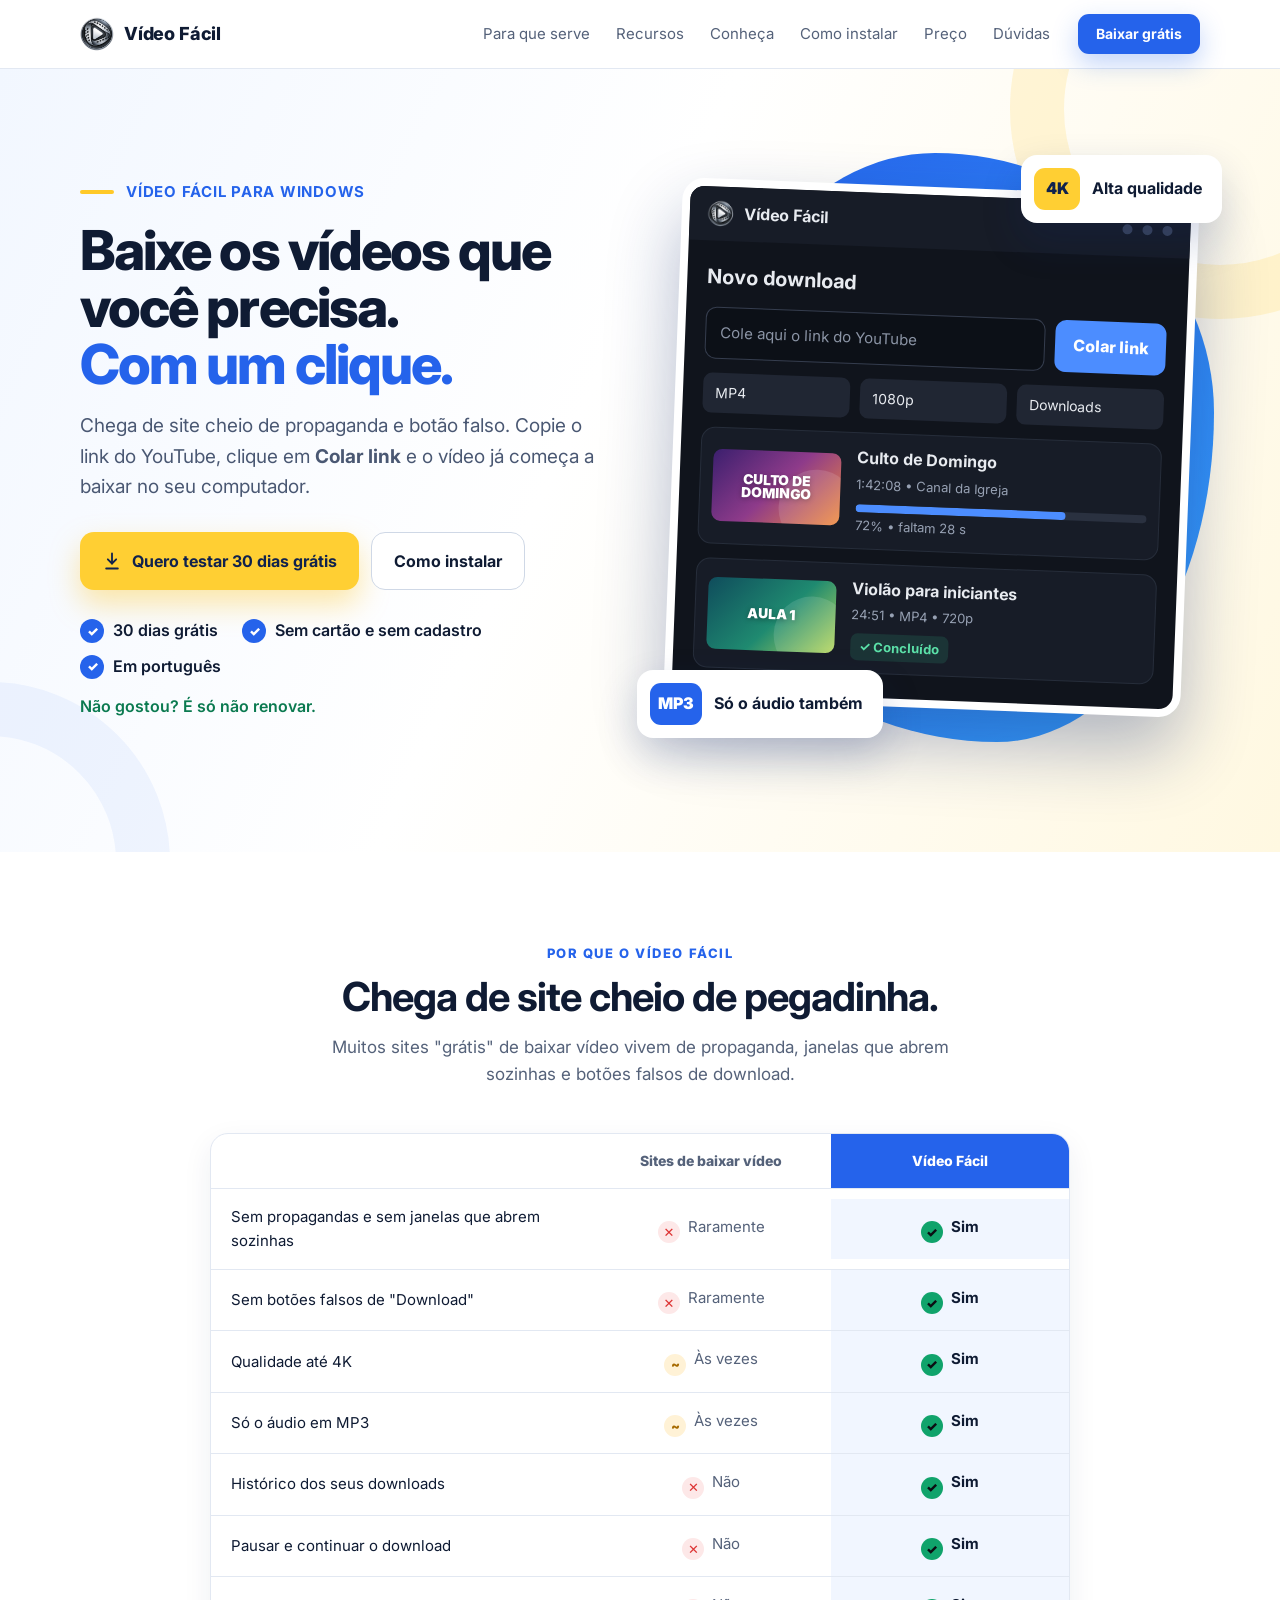
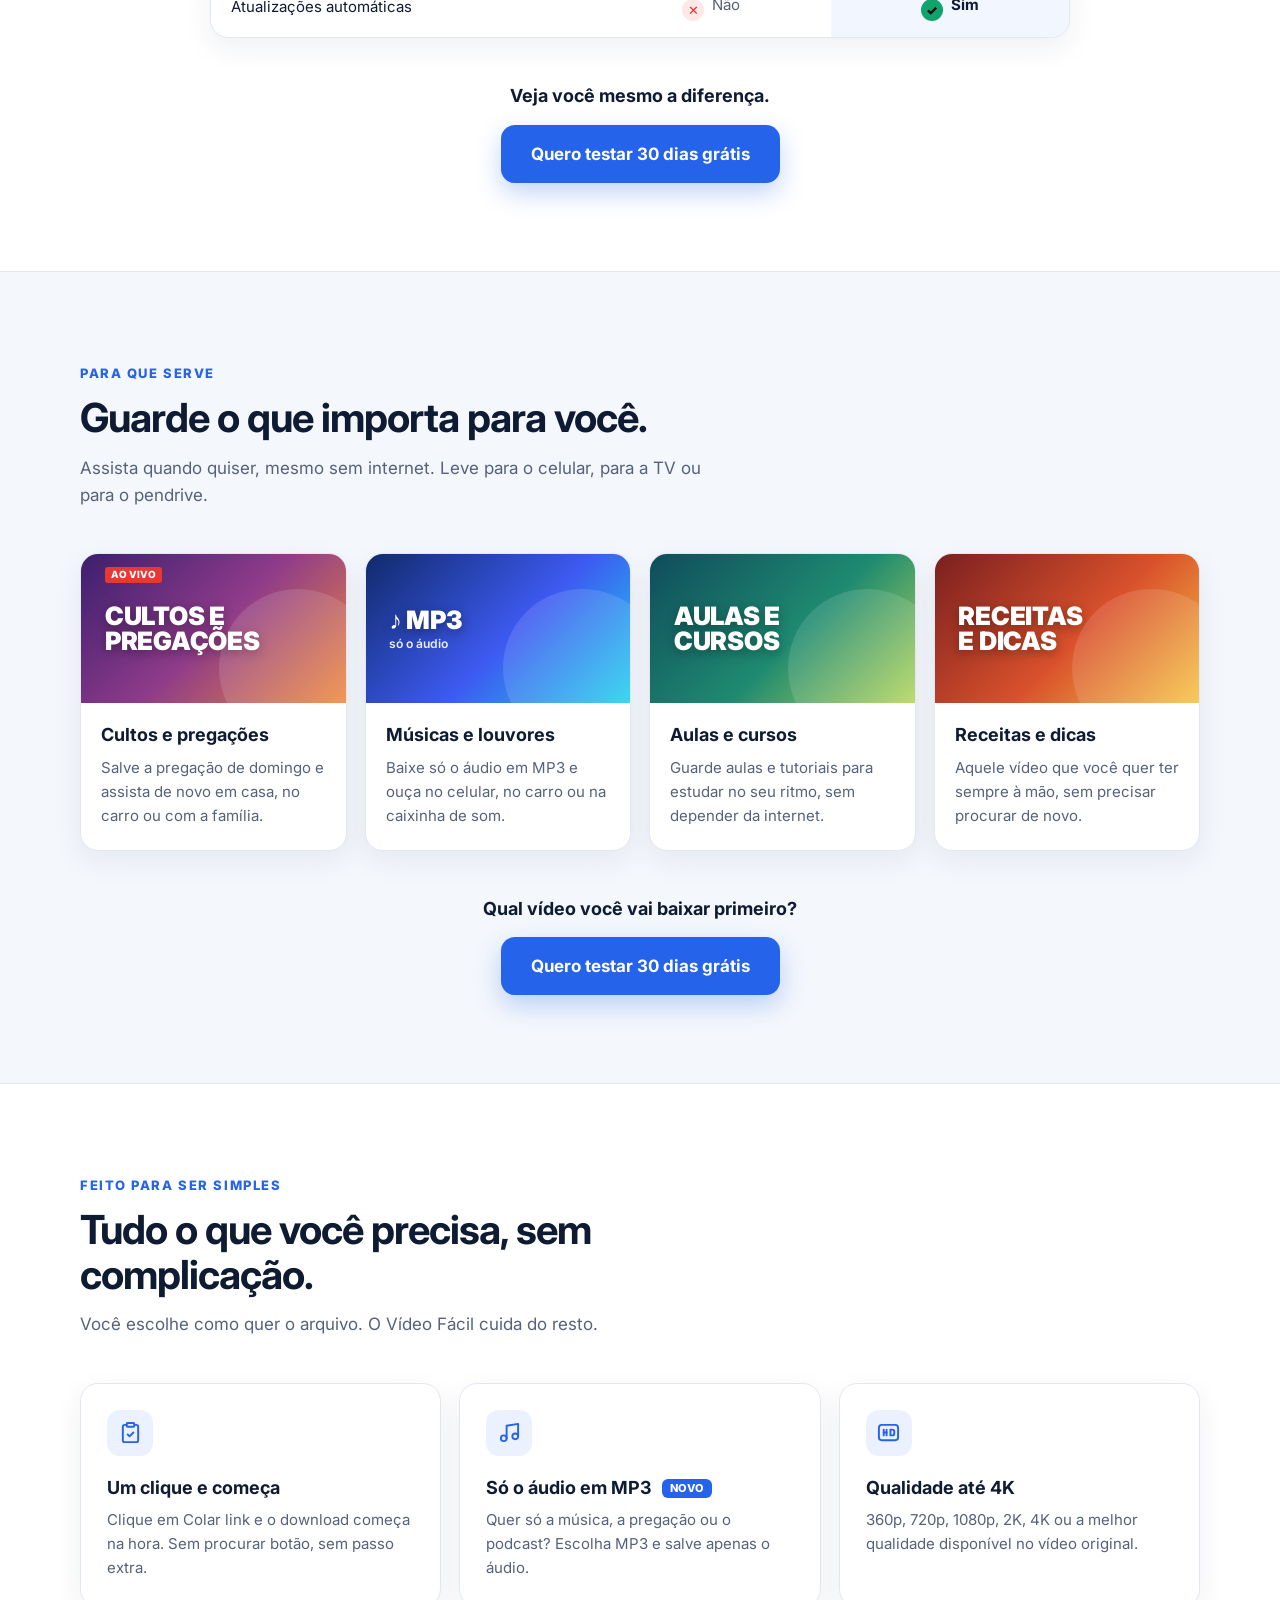
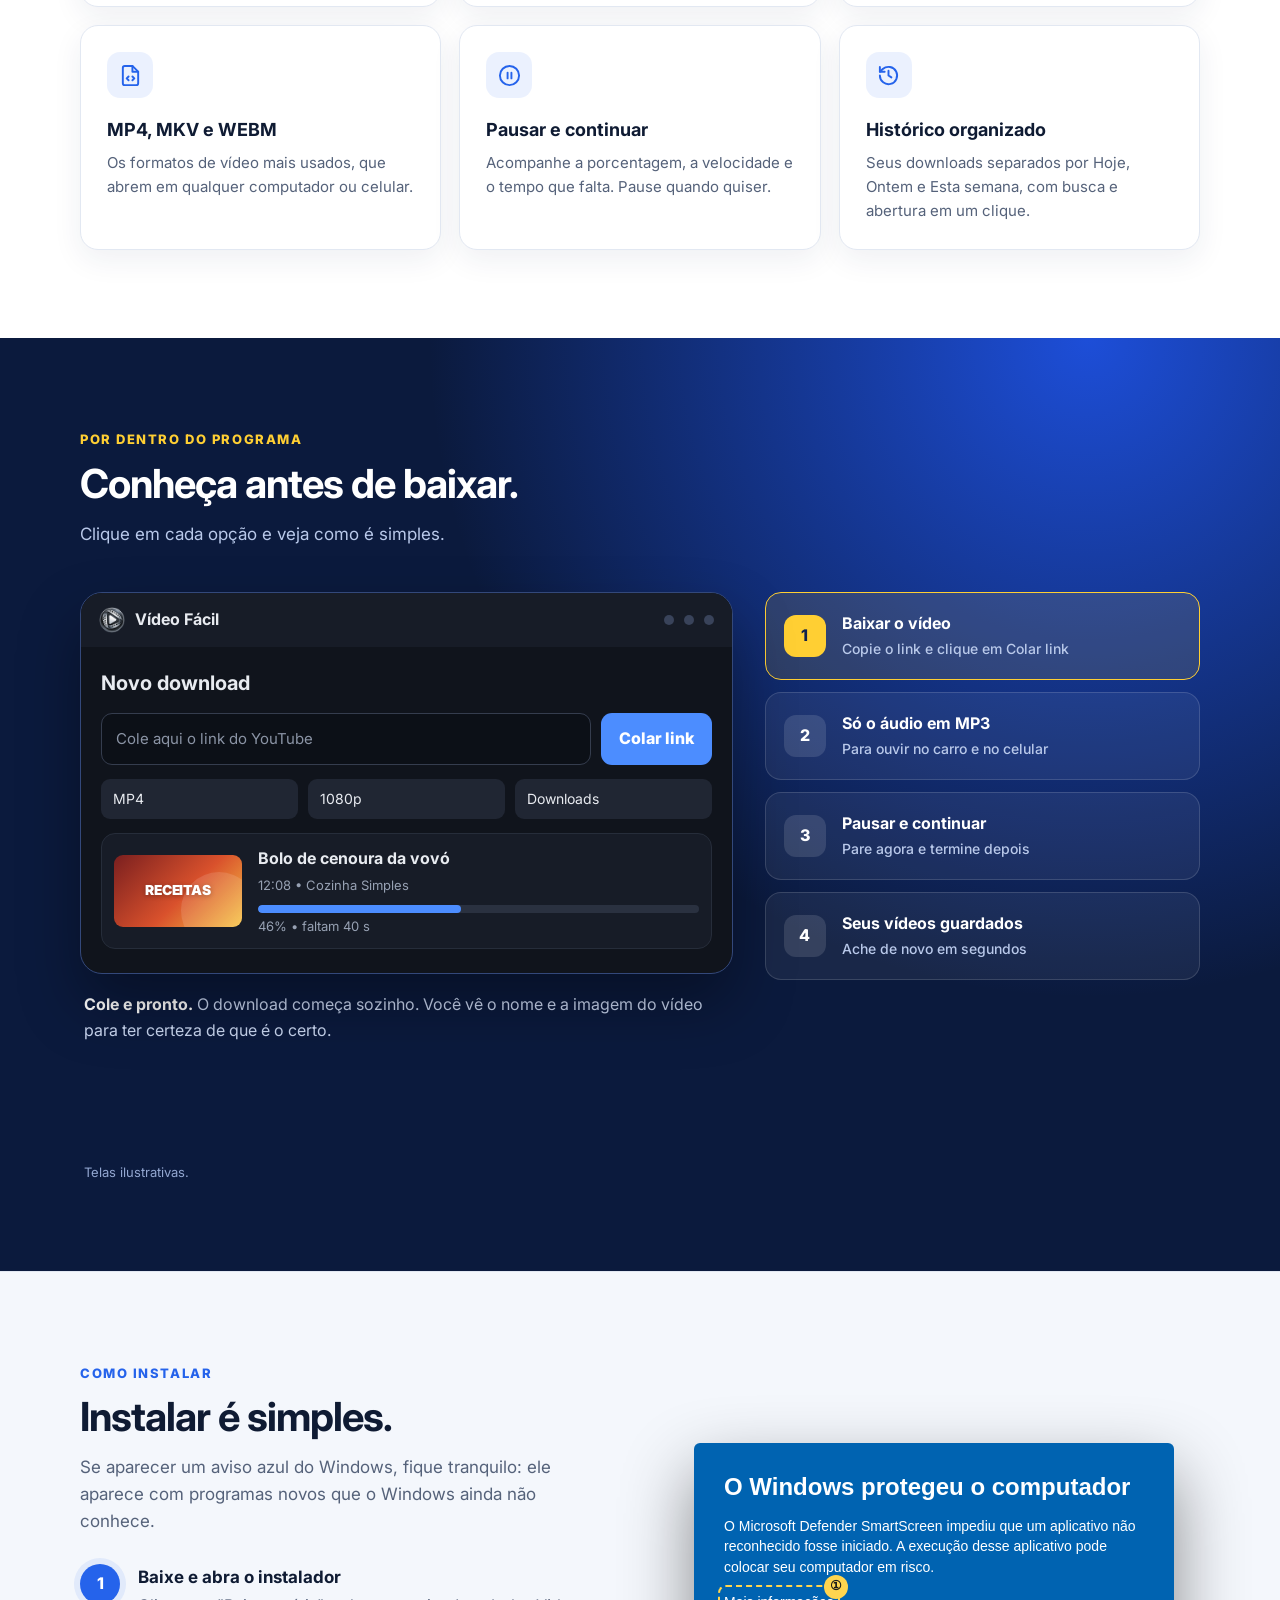
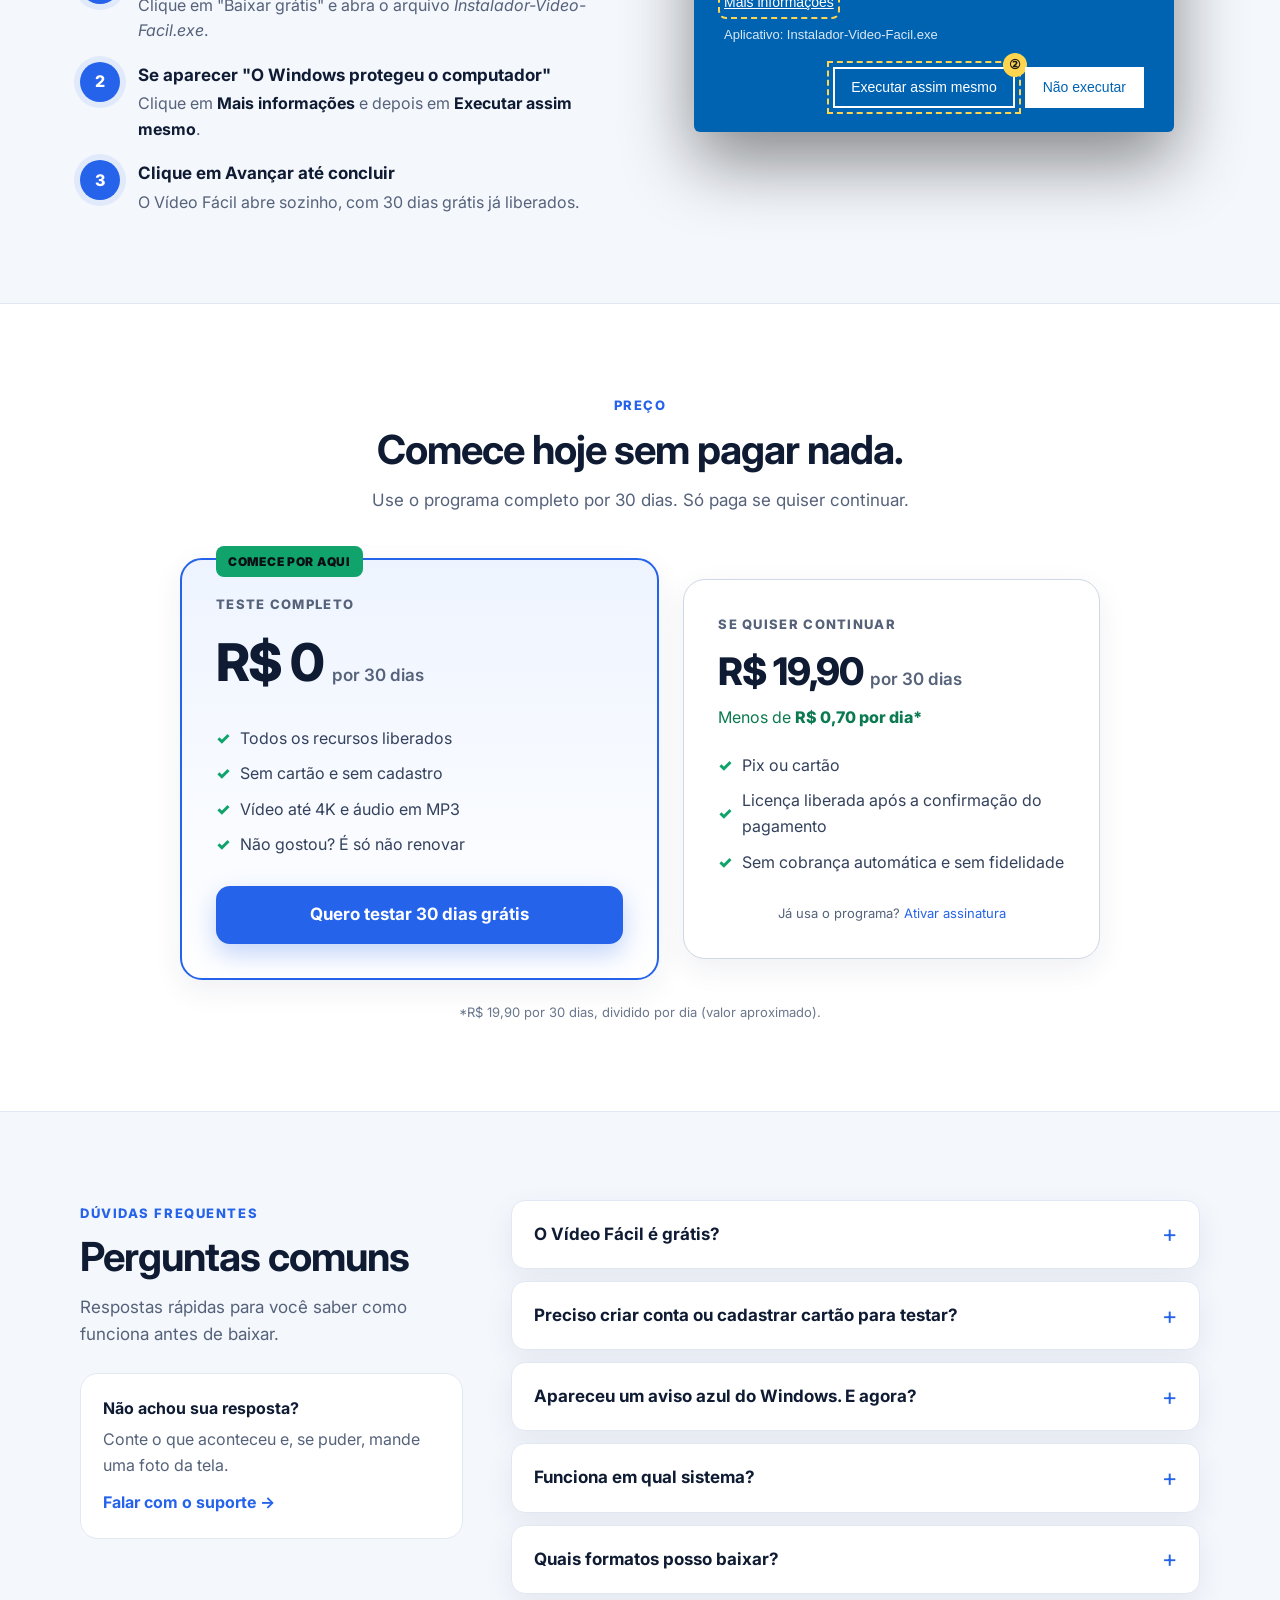
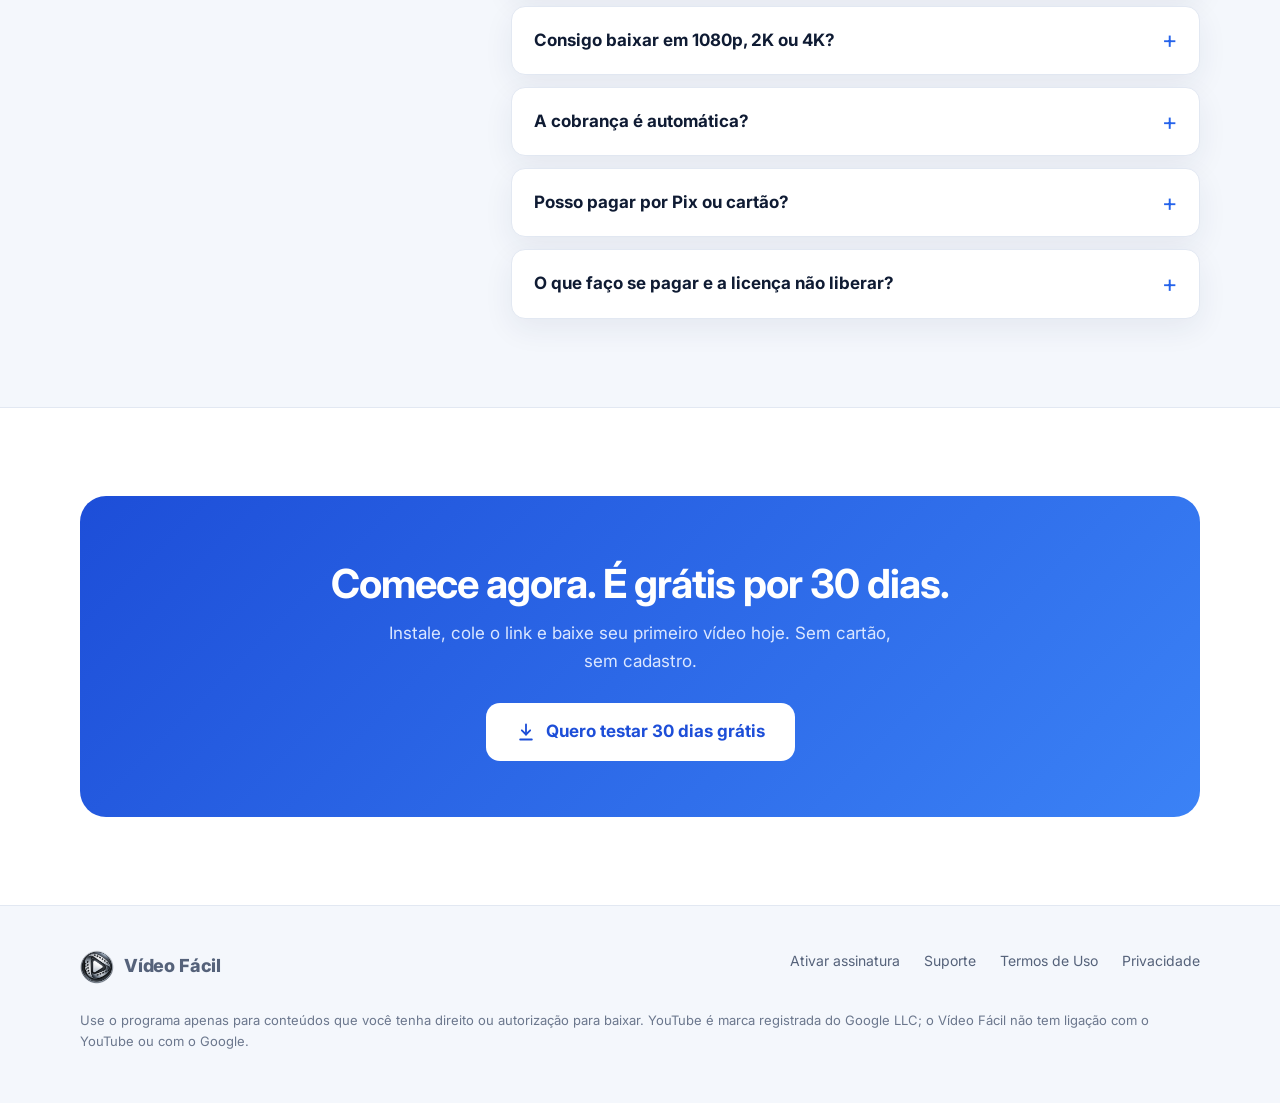
==== commit 2e480c0d: "Seção Por dentro do programa e dúvidas em duas colunas Co-Authored-By: Claude Opus 5.5 <noreply@anth" ====
--- a/index.html
+++ b/index.html
@@ -21,7 +21,7 @@
   <link rel="preconnect" href="https://fonts.gstatic.com" crossorigin>
   <link href="https://fonts.googleapis.com/css2?family=Inter:wght@400;500;600;700;800&display=swap" rel="stylesheet">
   <link rel="stylesheet" href="./css/site.css?v=3">
-  <link rel="stylesheet" href="./css/azul.css?v=9">
+  <link rel="stylesheet" href="./css/azul.css?v=11">
   <script type="application/ld+json">
   {
     "@context": "https://schema.org",
@@ -63,6 +63,7 @@
     <nav class="nav-links" aria-label="Seções">
       <a href="#para-que-serve">Para que serve</a>
       <a href="#recursos">Recursos</a>
+      <a href="#por-dentro">Conheça</a>
       <a href="#como-instalar">Como instalar</a>
       <a href="#preco">Preço</a>
       <a href="#faq">Dúvidas</a>
@@ -212,6 +213,31 @@
     </div>
   </section>
 
+  <section class="dentro" id="por-dentro">
+    <div class="container">
+      <div class="section-head">
+        <span class="eyebrow">Por dentro do programa</span>
+        <h2>Conheça antes de baixar.</h2>
+        <p>Clique em cada opção e veja como é simples.</p>
+      </div>
+      <div class="tour">
+        <div class="tour-tela">
+          <div role="tabpanel" id="p-baixar" aria-labelledby="t-baixar"><div class="win plana" aria-hidden="true"><div class="w-top"><img src="./img/icone.png" alt=""><b>Vídeo Fácil</b><i></i><i></i><i></i></div><div class="w-body"><b class="w-h">Novo download</b><div class="w-row"><span>Cole aqui o link do YouTube</span><em>Colar link</em></div><div class="w-sel"><span>MP4</span><span>1080p</span><span>Downloads</span></div><div class="w-vid"><div class="art art-receita"><strong>RECEITAS</strong></div><div><b>Bolo de cenoura da vovó</b><small>12:08 • Cozinha Simples</small><div class="w-bar parada"><i style="width:46%"></i></div><small>46% • faltam 40 s</small></div></div></div></div><p><b>Cole e pronto.</b> O download começa sozinho. Você vê o nome e a imagem do vídeo para ter certeza de que é o certo.</p></div>
+          <div role="tabpanel" id="p-mp3" aria-labelledby="t-mp3" hidden><div class="win plana" aria-hidden="true"><div class="w-top"><img src="./img/icone.png" alt=""><b>Vídeo Fácil</b><i></i><i></i><i></i></div><div class="w-body"><b class="w-h">Novo download</b><div class="w-row"><span>Cole aqui o link do YouTube</span><em>Colar link</em></div><div class="w-sel"><span class="hl">MP3</span><span>Só o áudio</span><span>Músicas</span></div><div class="w-vid"><div class="art art-musica"><strong>♪ MP3</strong></div><div><b>Louvores para orar</b><small>58:20 • Só o áudio</small><span class="w-ok">✓ Concluído</span></div></div></div></div><p><b>A música sem o vídeo.</b> Escolha MP3 e fica só o som: louvor, pregação, aula ou podcast.</p></div>
+          <div role="tabpanel" id="p-pausar" aria-labelledby="t-pausar" hidden><div class="win plana" aria-hidden="true"><div class="w-top"><img src="./img/icone.png" alt=""><b>Vídeo Fácil</b><i></i><i></i><i></i></div><div class="w-body"><b class="w-h">Download pausado</b><div class="w-vid"><div class="art art-culto"><strong>CULTO DE<br>DOMINGO</strong></div><div><b>Culto de Domingo</b><small>1:42:08 • Canal da Igreja</small><div class="w-bar parada"><i style="width:64%"></i></div><small>64% • pausado</small></div></div><div class="w-play"><svg viewBox="0 0 24 24" fill="currentColor"><path d="M8 5v14l11-7z"/></svg><span>Clique para continuar de onde parou</span></div></div></div><p><b>Você manda no download.</b> Acompanhe a porcentagem e o tempo que falta. Pause e continue quando quiser.</p></div>
+          <div role="tabpanel" id="p-historico" aria-labelledby="t-historico" hidden><div class="win plana" aria-hidden="true"><div class="w-top"><img src="./img/icone.png" alt=""><b>Vídeo Fácil</b><i></i><i></i><i></i></div><div class="w-body"><b class="w-h">Downloads recentes</b><div class="w-row"><span>Pesquisar vídeo ou canal...</span></div><small class="w-dia">Hoje</small><div class="w-vid"><div class="art art-aula"><strong>AULA 1</strong></div><div><b>Violão para iniciantes</b><small>24:51 • MP4 • 720p</small><span class="w-ok">✓ Concluído</span></div></div><small class="w-dia">Ontem</small><div class="w-vid"><div class="art art-culto"><strong>CULTO</strong></div><div><b>Culto de Domingo</b><small>1:42:08 • MP4 • 1080p</small><span class="w-ok">✓ Concluído</span></div></div></div></div><p><b>Fácil de achar.</b> Tudo separado por Hoje, Ontem e Esta semana, com busca. Um clique abre a pasta do vídeo.</p></div>
+          <p class="ilustra">Telas ilustrativas.</p>
+        </div>
+        <div class="tour-abas" role="tablist" aria-label="Partes do programa">
+          <button type="button" role="tab" id="t-baixar" aria-controls="p-baixar" aria-selected="true" tabindex="0"><span>1</span><b>Baixar o vídeo<small>Copie o link e clique em Colar link</small></b></button>
+          <button type="button" role="tab" id="t-mp3" aria-controls="p-mp3" aria-selected="false" tabindex="-1"><span>2</span><b>Só o áudio em MP3<small>Para ouvir no carro e no celular</small></b></button>
+          <button type="button" role="tab" id="t-pausar" aria-controls="p-pausar" aria-selected="false" tabindex="-1"><span>3</span><b>Pausar e continuar<small>Pare agora e termine depois</small></b></button>
+          <button type="button" role="tab" id="t-historico" aria-controls="p-historico" aria-selected="false" tabindex="-1"><span>4</span><b>Seus vídeos guardados<small>Ache de novo em segundos</small></b></button>
+          </div>
+      </div>
+    </div>
+  </section>
+
   <section class="section-alt" id="como-instalar">
     <div class="container install">
       <div>
@@ -278,10 +304,10 @@
 
   <section class="section-alt" id="faq">
     <div class="container">
-      <div class="section-head center">
-        <span class="eyebrow">Dúvidas frequentes</span>
-        <h2>Perguntas comuns</h2>
-        <p>Respostas rápidas para você saber como funciona antes de baixar.</p>
+      <div class="faq-2">
+      <div class="faq-lado">
+        <div class="section-head"><span class="eyebrow">Dúvidas frequentes</span><h2>Perguntas comuns</h2><p>Respostas rápidas para você saber como funciona antes de baixar.</p></div>
+        <div class="ajuda"><b>Não achou sua resposta?</b><p>Conte o que aconteceu e, se puder, mande uma foto da tela.</p><a href="./suporte/">Falar com o suporte →</a></div>
       </div>
       <div class="faq">
         <details><summary>O Vídeo Fácil é grátis?</summary><p>Você pode usar o programa gratuitamente por 30 dias. Depois, a renovação é manual por R$ 19,90 para mais 30 dias.</p></details>
@@ -294,6 +320,7 @@
         <details><summary>Posso pagar por Pix ou cartão?</summary><p>Sim. A ativação aceita pagamento por Pix e cartão. É só abrir o programa e clicar em Ativar assinatura.</p></details>
         <details><summary>O que faço se pagar e a licença não liberar?</summary><p>Entre em contato pela página de <a href="./suporte/" style="color:var(--blue)">Suporte</a> e informe o que aconteceu. Se possível, envie também uma captura de tela.</p></details>
       </div>
+      </div>
     </div>
   </section>
 
@@ -333,5 +360,6 @@
 
 <script src="./js/site.js?v=2" defer></script>
 <script src="./js/vender.js?v=2" defer></script>
+<script src="./js/tour.js?v=1" defer></script>
 </body>
 </html>
--- a/css/azul.css
+++ b/css/azul.css
@@ -99,3 +99,32 @@
 .w-body { grid-template-columns: minmax(0, 1fr); } .w-sel { grid-template-columns: repeat(3, minmax(0, 1fr)); } .w-sel span { overflow: hidden; text-overflow: ellipsis; }
 .hero-split h1 .accent { display: block; }
 @media (min-width: 961px) { .hero-split .cta-row { flex-wrap: nowrap; } .hero-split .btn-lg { padding: 0 22px; font-size: 16px; } }
+
+/* --- Por dentro do programa --- */
+.dentro { background: radial-gradient(circle at 85% 0, #1d4ed8 0, transparent 46%), #0b1a3d; color: #fff; }
+.dentro .eyebrow { color: #ffcf33; } .dentro .section-head p { color: #b9c9ea; }
+.tour { display: grid; grid-template-columns: minmax(0, 1.5fr) minmax(0, 1fr); gap: 32px; align-items: start; }
+.tour-tela > div { min-height: 452px; } .tour-tela p { margin: 18px 4px 0; color: #c9d6f0; } .tour-tela p b { color: #fff; }
+.tour-tela .ilustra { font-size: 13px; color: #93a7d1; margin-top: 10px; }
+.win.plana { transform: none; border: 1px solid #33487a; min-height: 366px; box-shadow: 0 30px 60px rgba(0, 0, 0, .35); }
+.parada i { animation: none !important; } .w-sel .hl { background: #ffcf33; color: #10224d; font-weight: 800; }
+.w-row .cheio, .w-row .cinza { flex: 1; text-align: center; } .w-row .cinza { background: #2a3140; } .w-dia { color: #97a1b3; font-size: 14px; font-weight: 700; }
+.tour-abas { display: grid; gap: 12px; }
+.tour-abas button { display: flex; gap: 16px; align-items: center; text-align: left; font: inherit; color: #fff; background: rgba(255, 255, 255, .06); border: 1px solid rgba(255, 255, 255, .14); border-radius: 16px; padding: 18px; cursor: pointer; }
+.tour-abas button:hover { background: rgba(255, 255, 255, .11); } .tour-abas button:focus-visible { outline: 3px solid #ffcf33; outline-offset: 2px; }
+.tour-abas button > span { flex: none; display: grid; place-items: center; width: 42px; height: 42px; border-radius: 12px; background: rgba(255, 255, 255, .12); font-weight: 800; }
+.tour-abas small { display: block; font-size: 14px; font-weight: 500; color: #b9c9ea; margin-top: 2px; }
+.tour-abas [aria-selected=true] { background: rgba(255, 207, 51, .12); border-color: #ffcf33; } .tour-abas [aria-selected=true] > span { background: #ffcf33; color: #10224d; }
+/* --- Dúvidas em duas colunas --- */
+.faq-2 { display: grid; grid-template-columns: minmax(0, 1fr) minmax(0, 1.8fr); gap: 48px; align-items: start; }
+.faq-lado { position: sticky; top: 100px; } .faq-lado .section-head { margin-bottom: 24px; } .faq-2 .faq { max-width: none; width: 100%; margin: 0; }
+.ajuda { background: #fff; border: 1px solid var(--border); border-radius: 18px; padding: 22px; } .ajuda p { color: var(--muted); margin: 6px 0 12px; } .ajuda a { color: var(--blue); font-weight: 700; }
+@media (max-width: 960px) {
+  .tour { grid-template-columns: minmax(0, 1fr); } .tour-abas { order: -1; gap: 8px; } .tour-abas button { padding: 12px; } .tour-tela > div, .win.plana { min-height: 0; }
+  .faq-2 { grid-template-columns: minmax(0, 1fr); gap: 24px; } .faq-lado { position: static; }
+}
+.w-vid .art strong { white-space: nowrap; } .w-vid > .art:first-child { text-align: center; }
+.w-vid > .art { padding: 0; }
+.w-play { display: flex; align-items: center; gap: 16px; padding: 10px 4px; color: #c9d3e4; } .w-play svg { width: 58px; height: 58px; padding: 15px; border-radius: 50%; border: 4px solid #4c8dff; color: #fff; box-sizing: border-box; }
+@media (min-width: 961px) { .tour-tela > div { min-height: 560px; } }
+@media (max-width: 960px) { .tour-abas { grid-template-columns: 1fr 1fr; } .tour-abas small { display: none; } .tour-abas button { gap: 10px; font-size: 14px; } .tour-abas button > span { width: 32px; height: 32px; } }
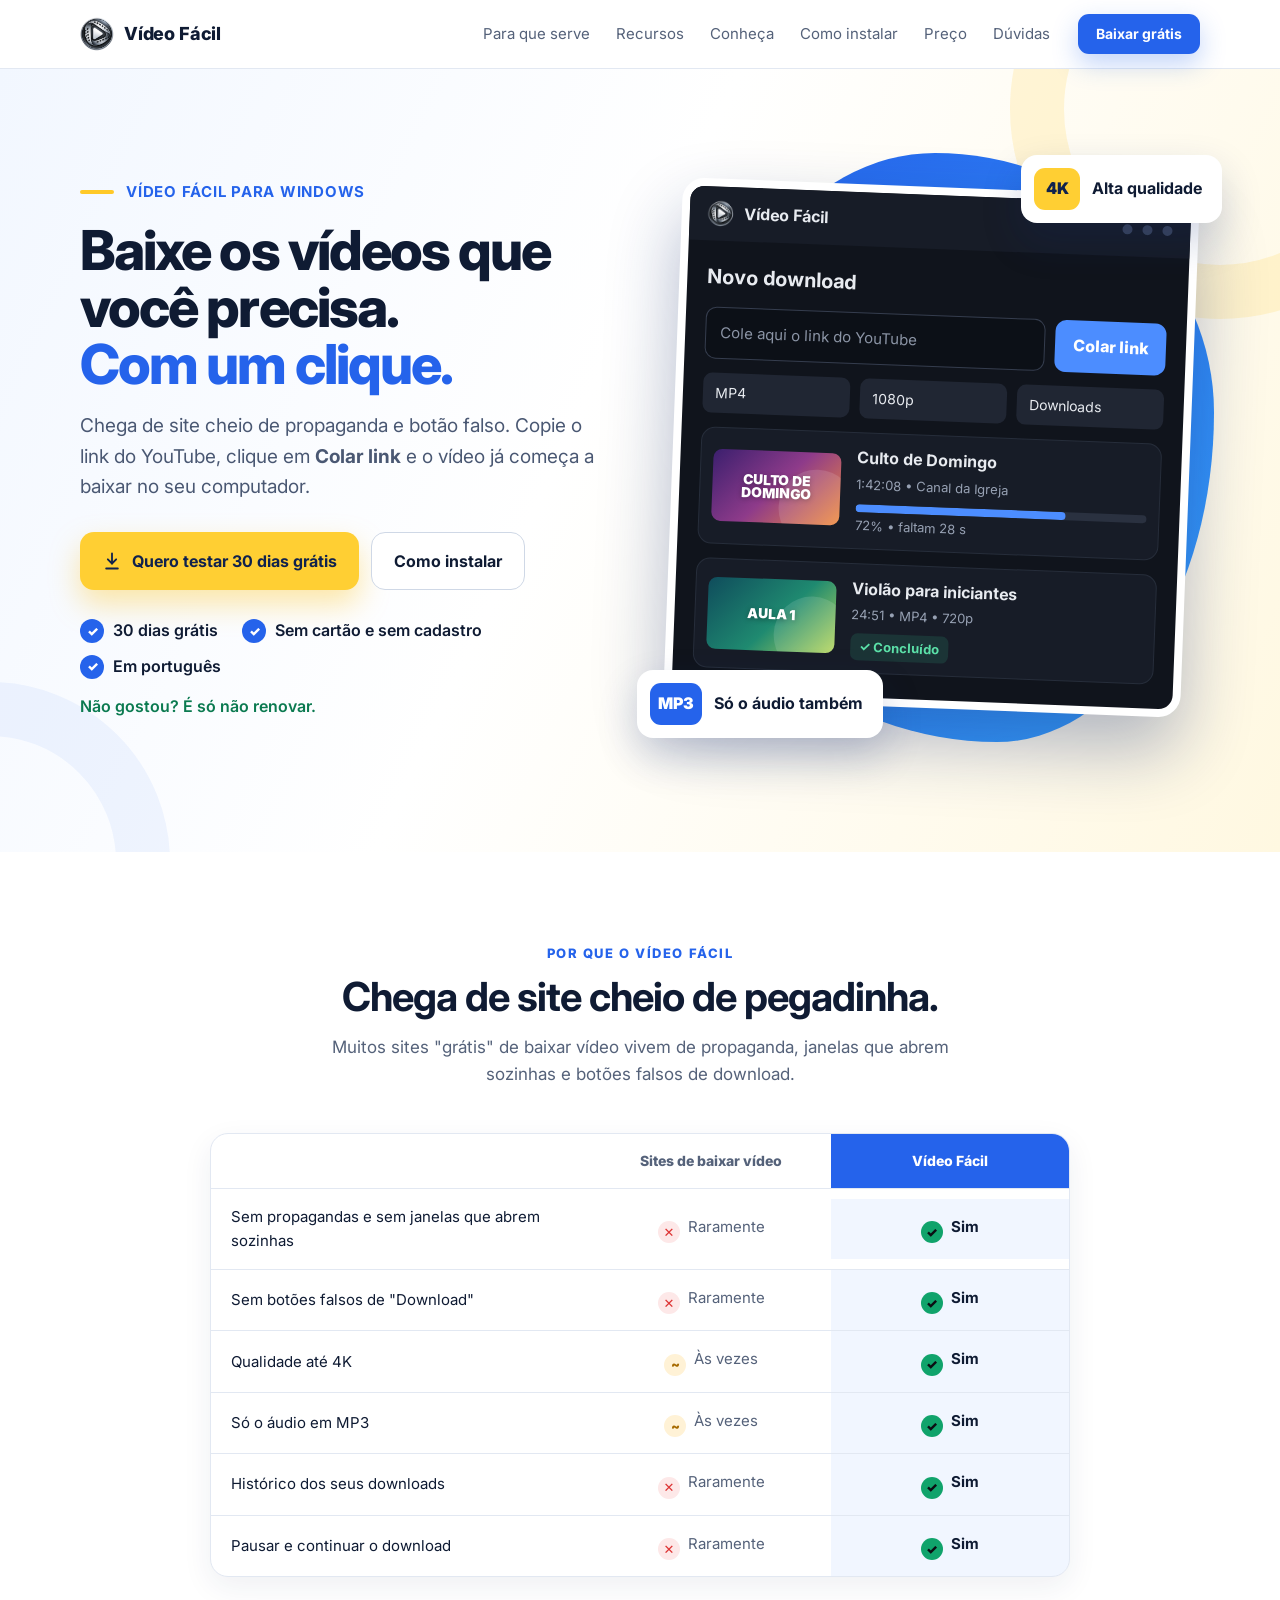
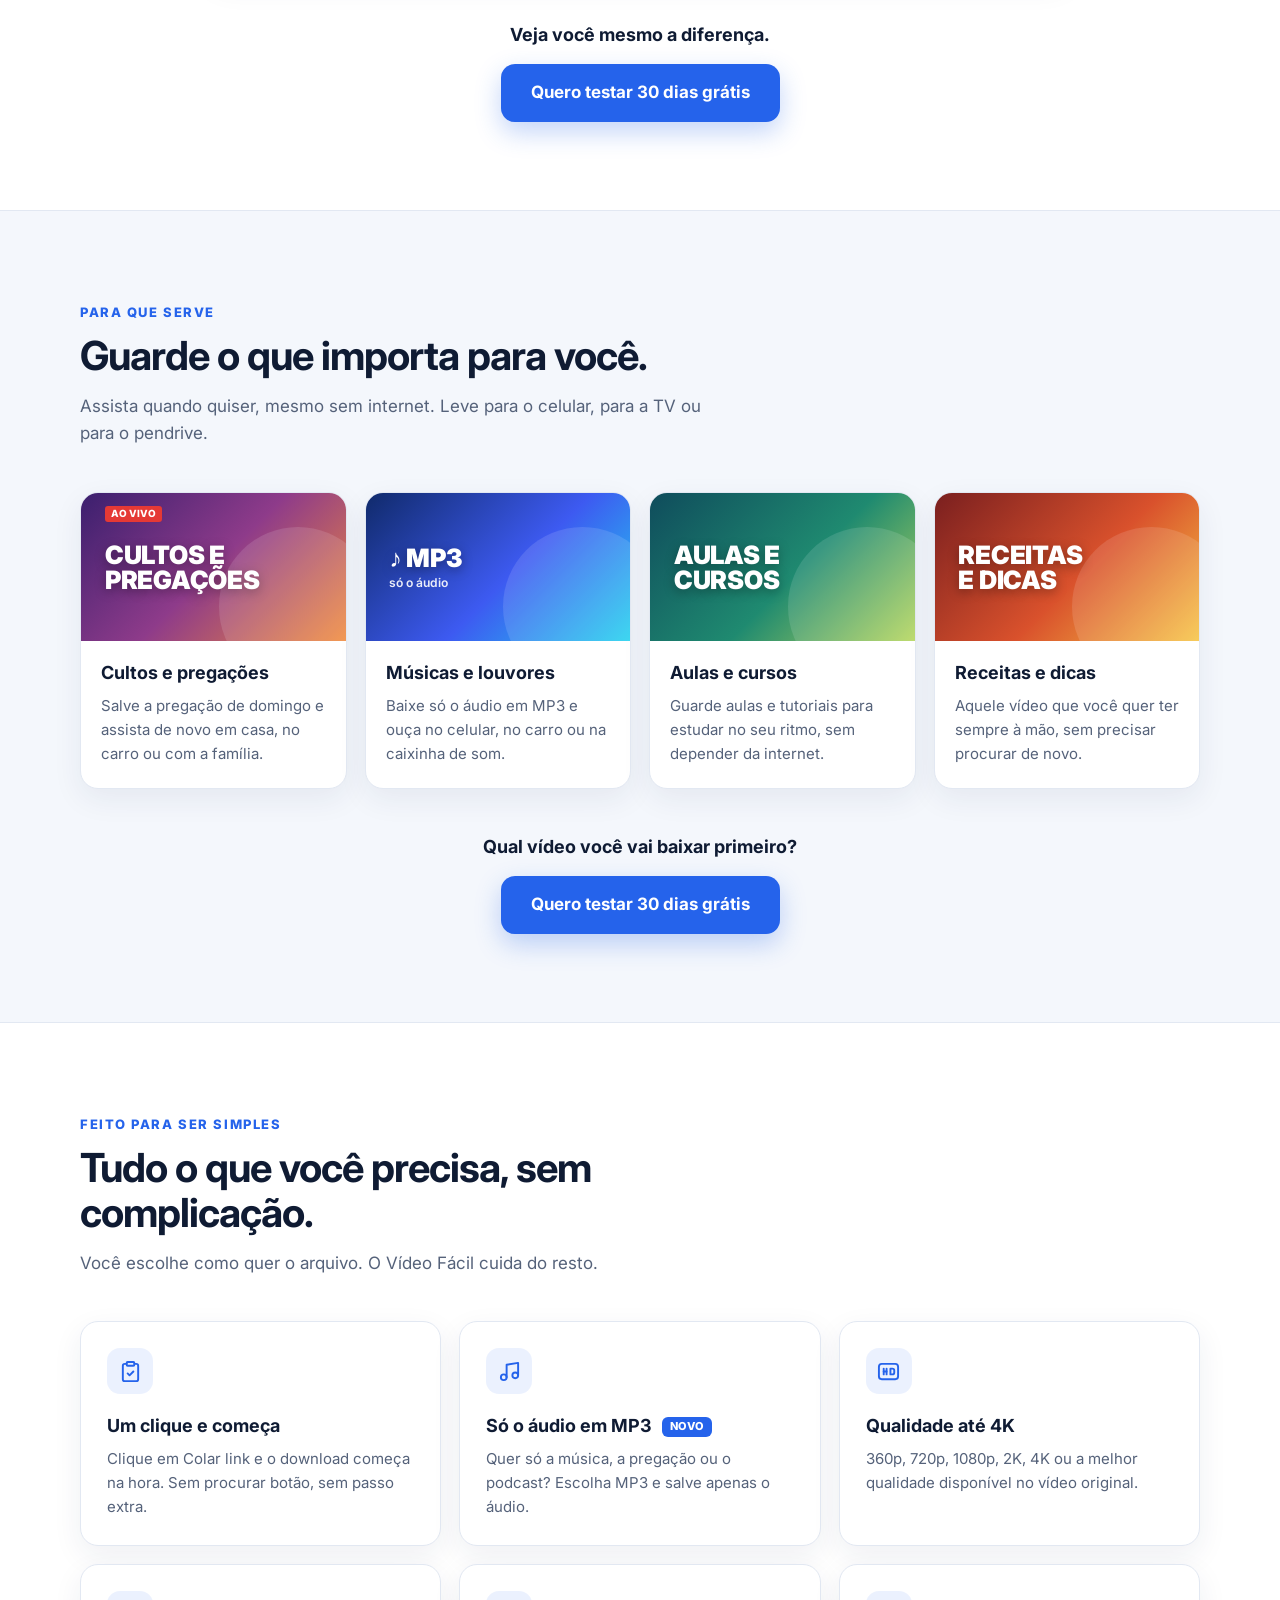
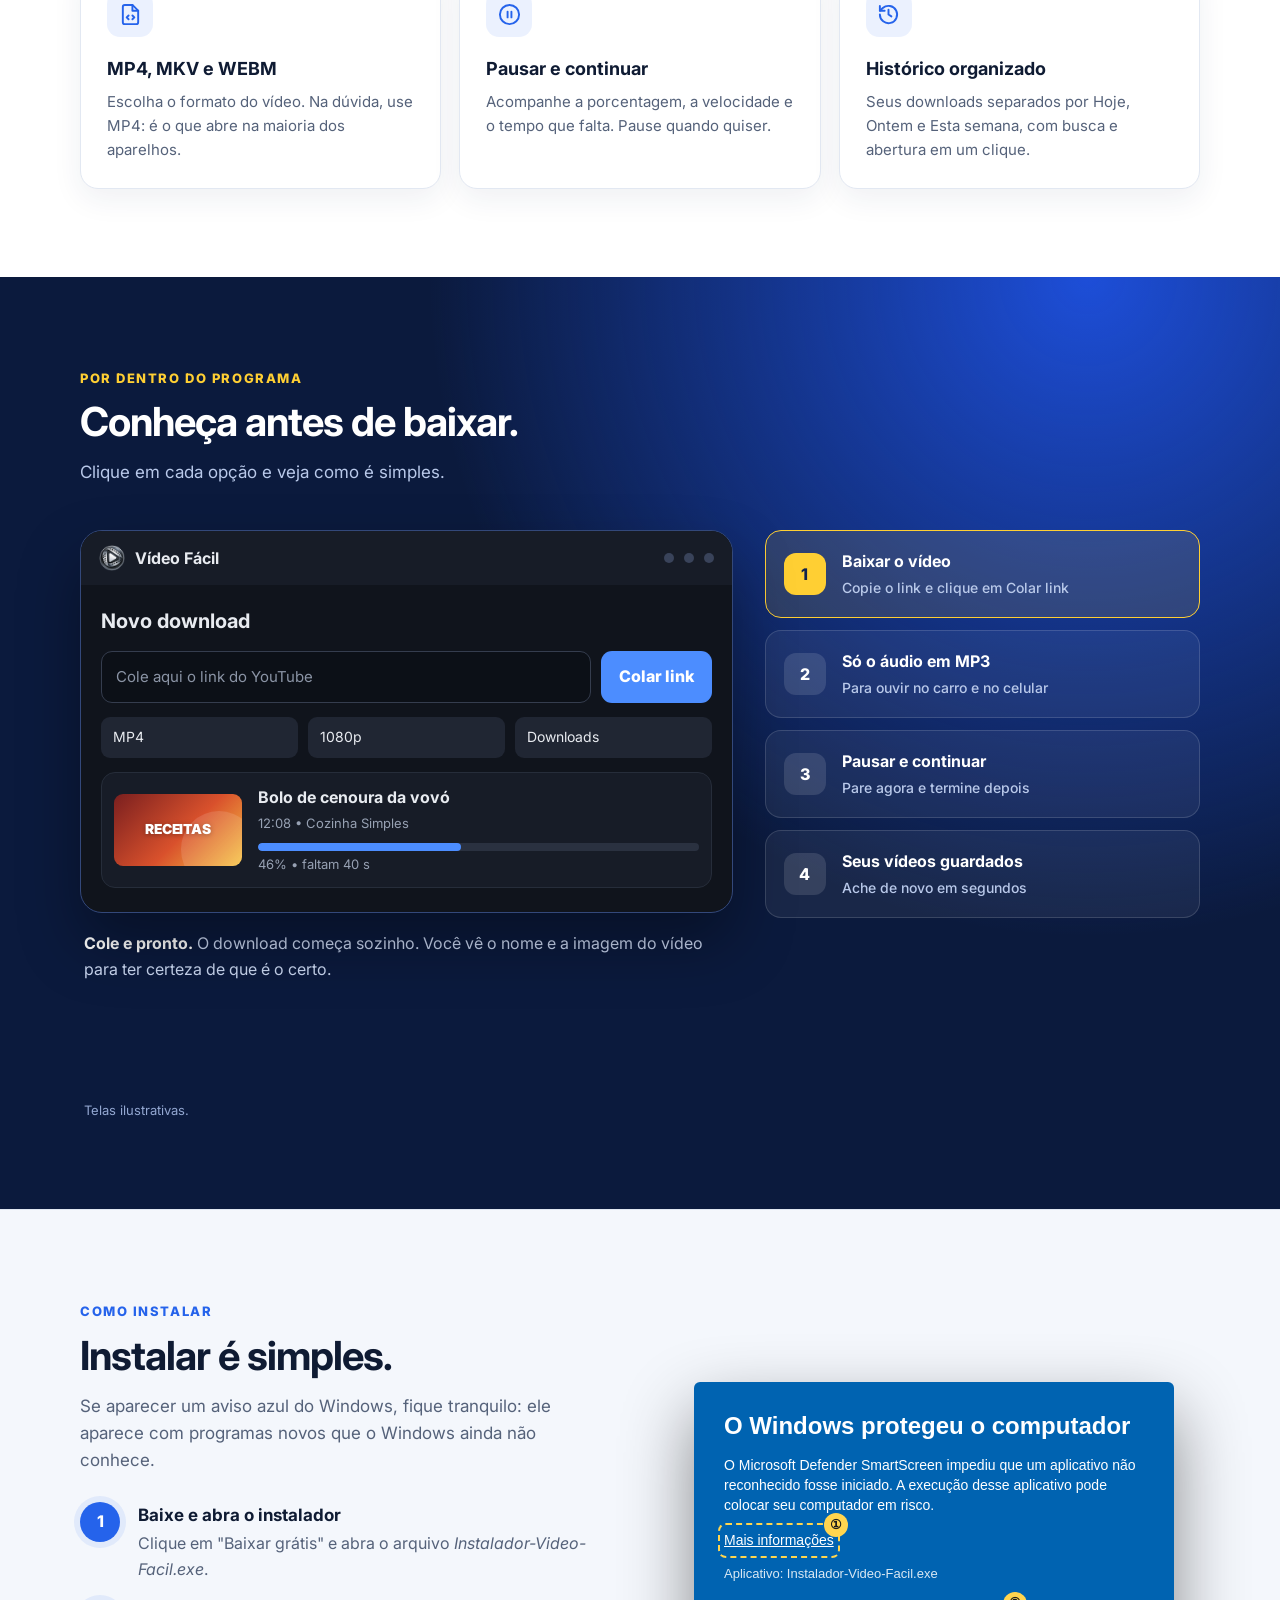
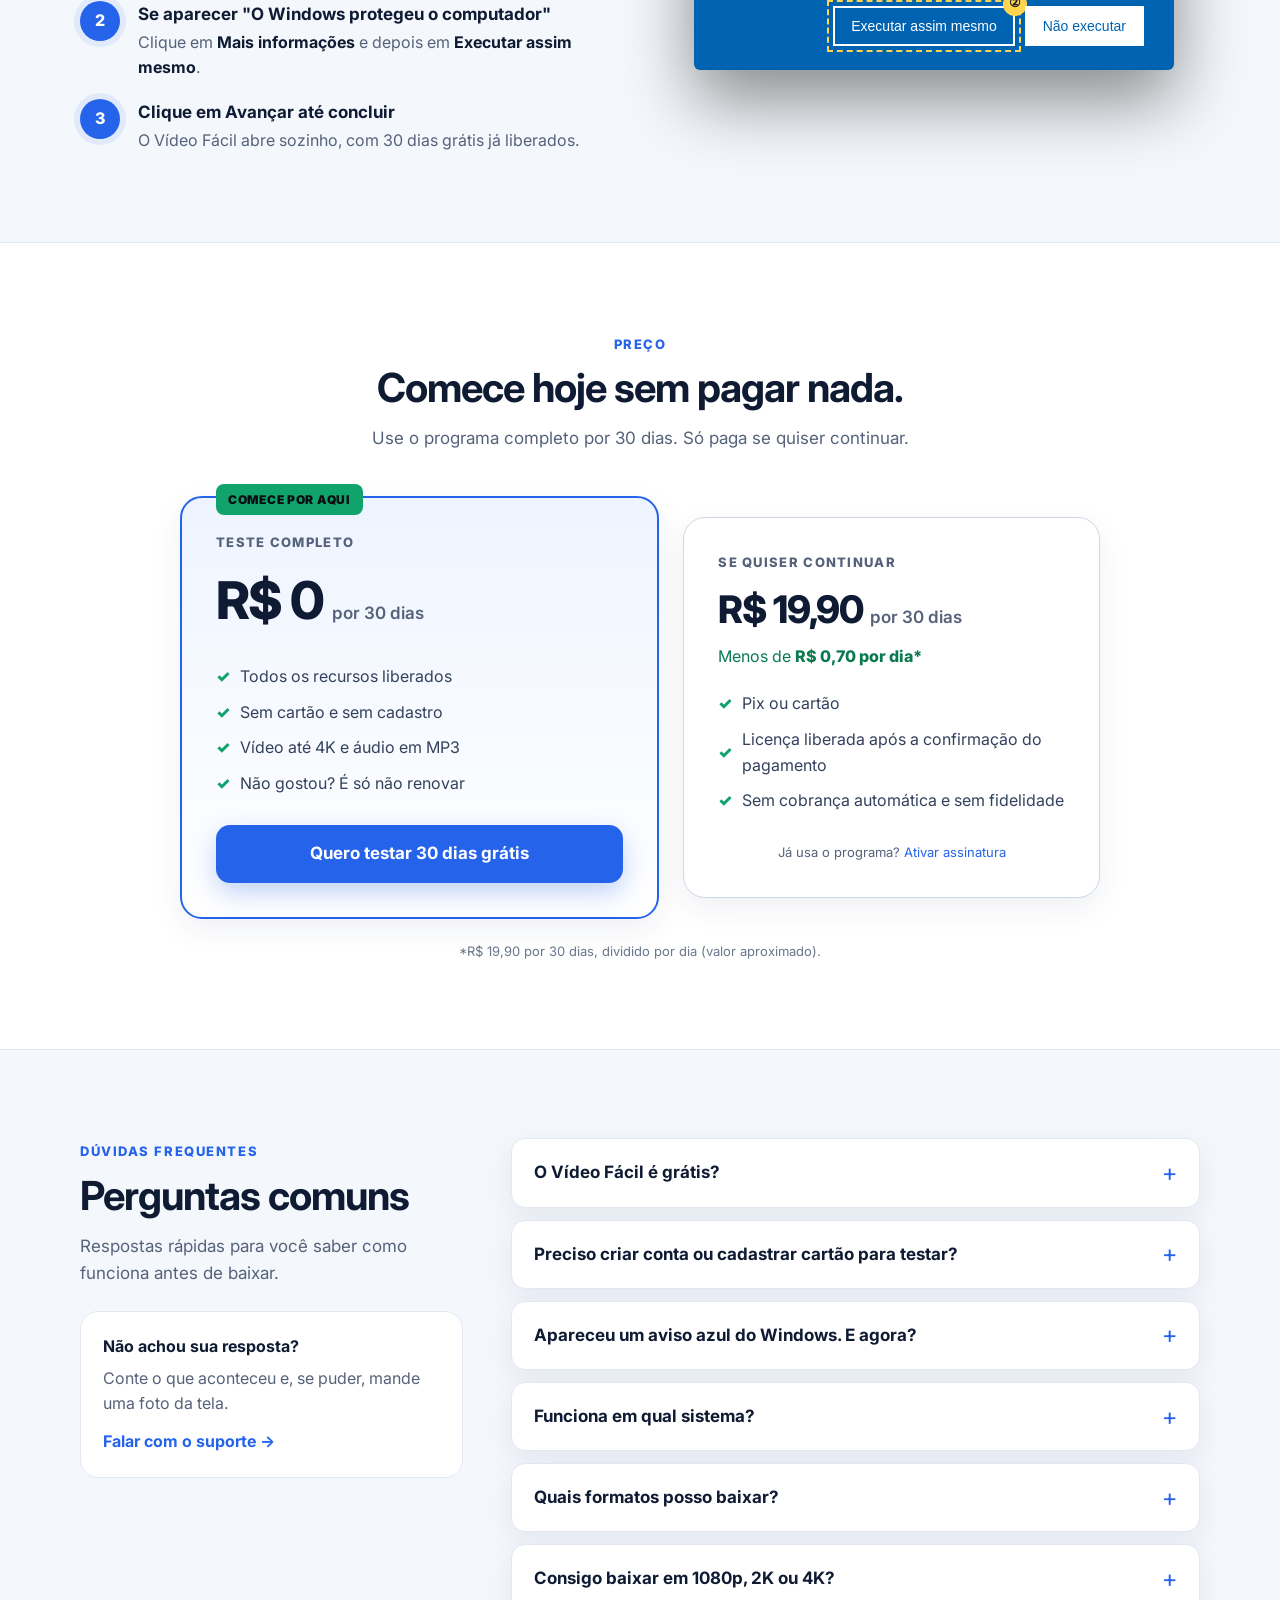
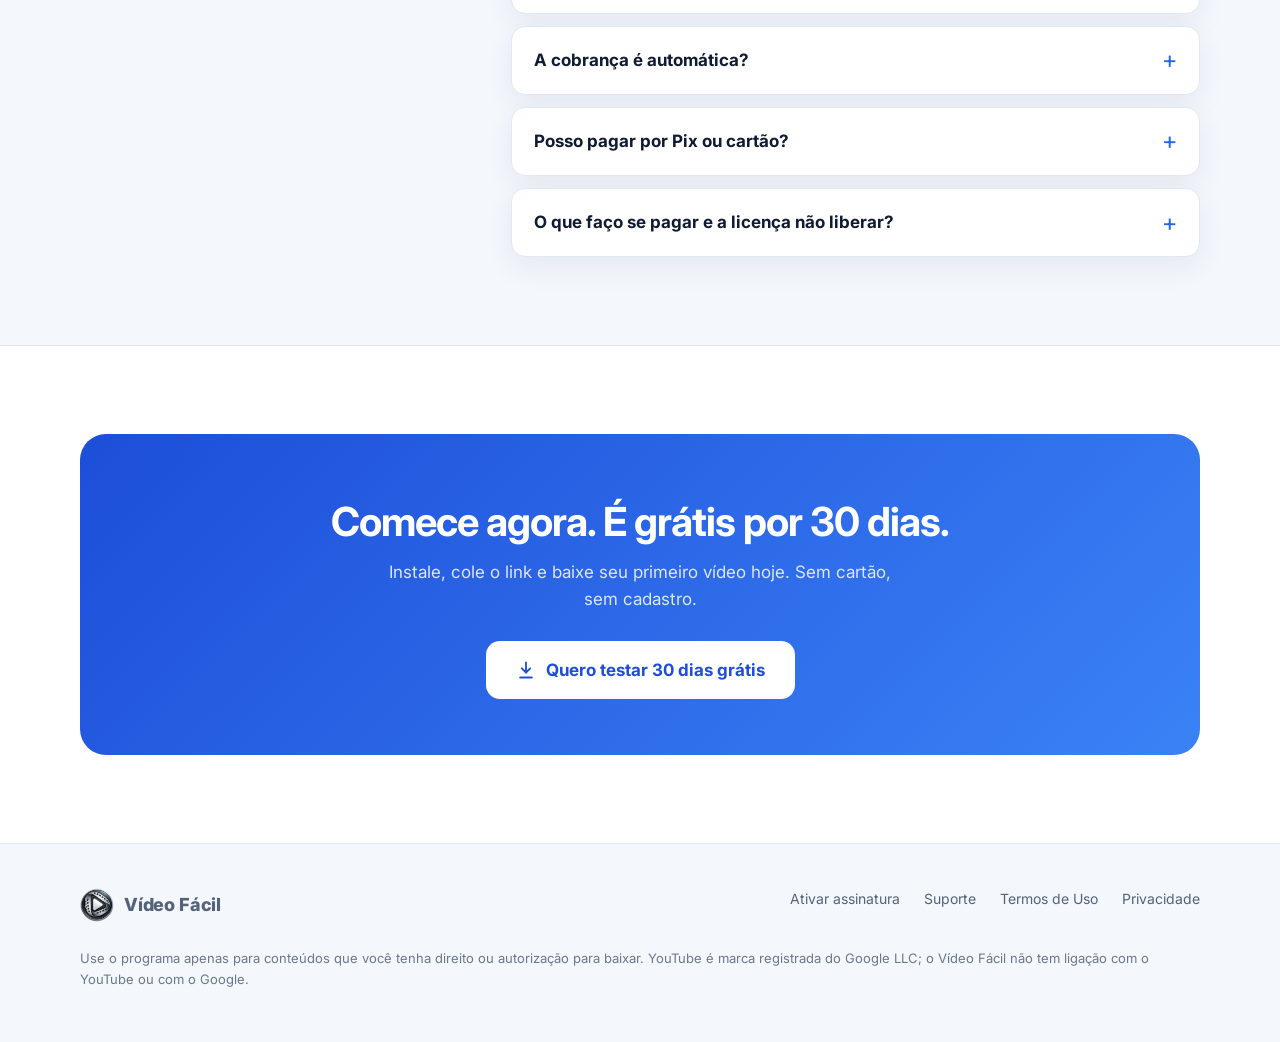
==== commit 4180ad6d: "Textos mais precisos Co-Authored-By: Claude Opus 5.5 <noreply@anthropic.com>" ====
--- a/index.html
+++ b/index.html
@@ -130,9 +130,8 @@
         <div class="c-row" role="row"><span role="rowheader">Sem botões falsos de "Download"</span><span class="no" role="cell">Raramente</span><span class="yes" role="cell">Sim</span></div>
         <div class="c-row" role="row"><span role="rowheader">Qualidade até 4K</span><span class="mid" role="cell">Às vezes</span><span class="yes" role="cell">Sim</span></div>
         <div class="c-row" role="row"><span role="rowheader">Só o áudio em MP3</span><span class="mid" role="cell">Às vezes</span><span class="yes" role="cell">Sim</span></div>
-        <div class="c-row" role="row"><span role="rowheader">Histórico dos seus downloads</span><span class="no" role="cell">Não</span><span class="yes" role="cell">Sim</span></div>
-        <div class="c-row" role="row"><span role="rowheader">Pausar e continuar o download</span><span class="no" role="cell">Não</span><span class="yes" role="cell">Sim</span></div>
-        <div class="c-row" role="row"><span role="rowheader">Atualizações automáticas</span><span class="no" role="cell">Não</span><span class="yes" role="cell">Sim</span></div>
+        <div class="c-row" role="row"><span role="rowheader">Histórico dos seus downloads</span><span class="no" role="cell">Raramente</span><span class="yes" role="cell">Sim</span></div>
+        <div class="c-row" role="row"><span role="rowheader">Pausar e continuar o download</span><span class="no" role="cell">Raramente</span><span class="yes" role="cell">Sim</span></div>
       </div>
       <div class="mid-cta"><p>Veja você mesmo a diferença.</p><a class="btn btn-primary btn-lg" data-track="download_click" href="https://github.com/jenifermirandasilvasantana-tech/video-facil-updates/releases/latest/download/Instalador-Video-Facil.exe">Quero testar 30 dias grátis</a></div>
     </div>
@@ -197,7 +196,7 @@
         <div class="card">
           <div class="icon"><svg viewBox="0 0 24 24" fill="none" stroke="currentColor" stroke-width="2" stroke-linecap="round" stroke-linejoin="round"><path d="M14 2H6a2 2 0 0 0-2 2v16a2 2 0 0 0 2 2h12a2 2 0 0 0 2-2V8z"/><path d="M14 2v6h6"/><path d="m10 13-2 2 2 2"/><path d="m14 13 2 2-2 2"/></svg></div>
           <h3>MP4, MKV e WEBM</h3>
-          <p>Os formatos de vídeo mais usados, que abrem em qualquer computador ou celular.</p>
+          <p>Escolha o formato do vídeo. Na dúvida, use MP4: é o que abre na maioria dos aparelhos.</p>
         </div>
         <div class="card">
           <div class="icon"><svg viewBox="0 0 24 24" fill="none" stroke="currentColor" stroke-width="2" stroke-linecap="round" stroke-linejoin="round"><circle cx="12" cy="12" r="10"/><path d="M10 9v6"/><path d="M14 9v6"/></svg></div>
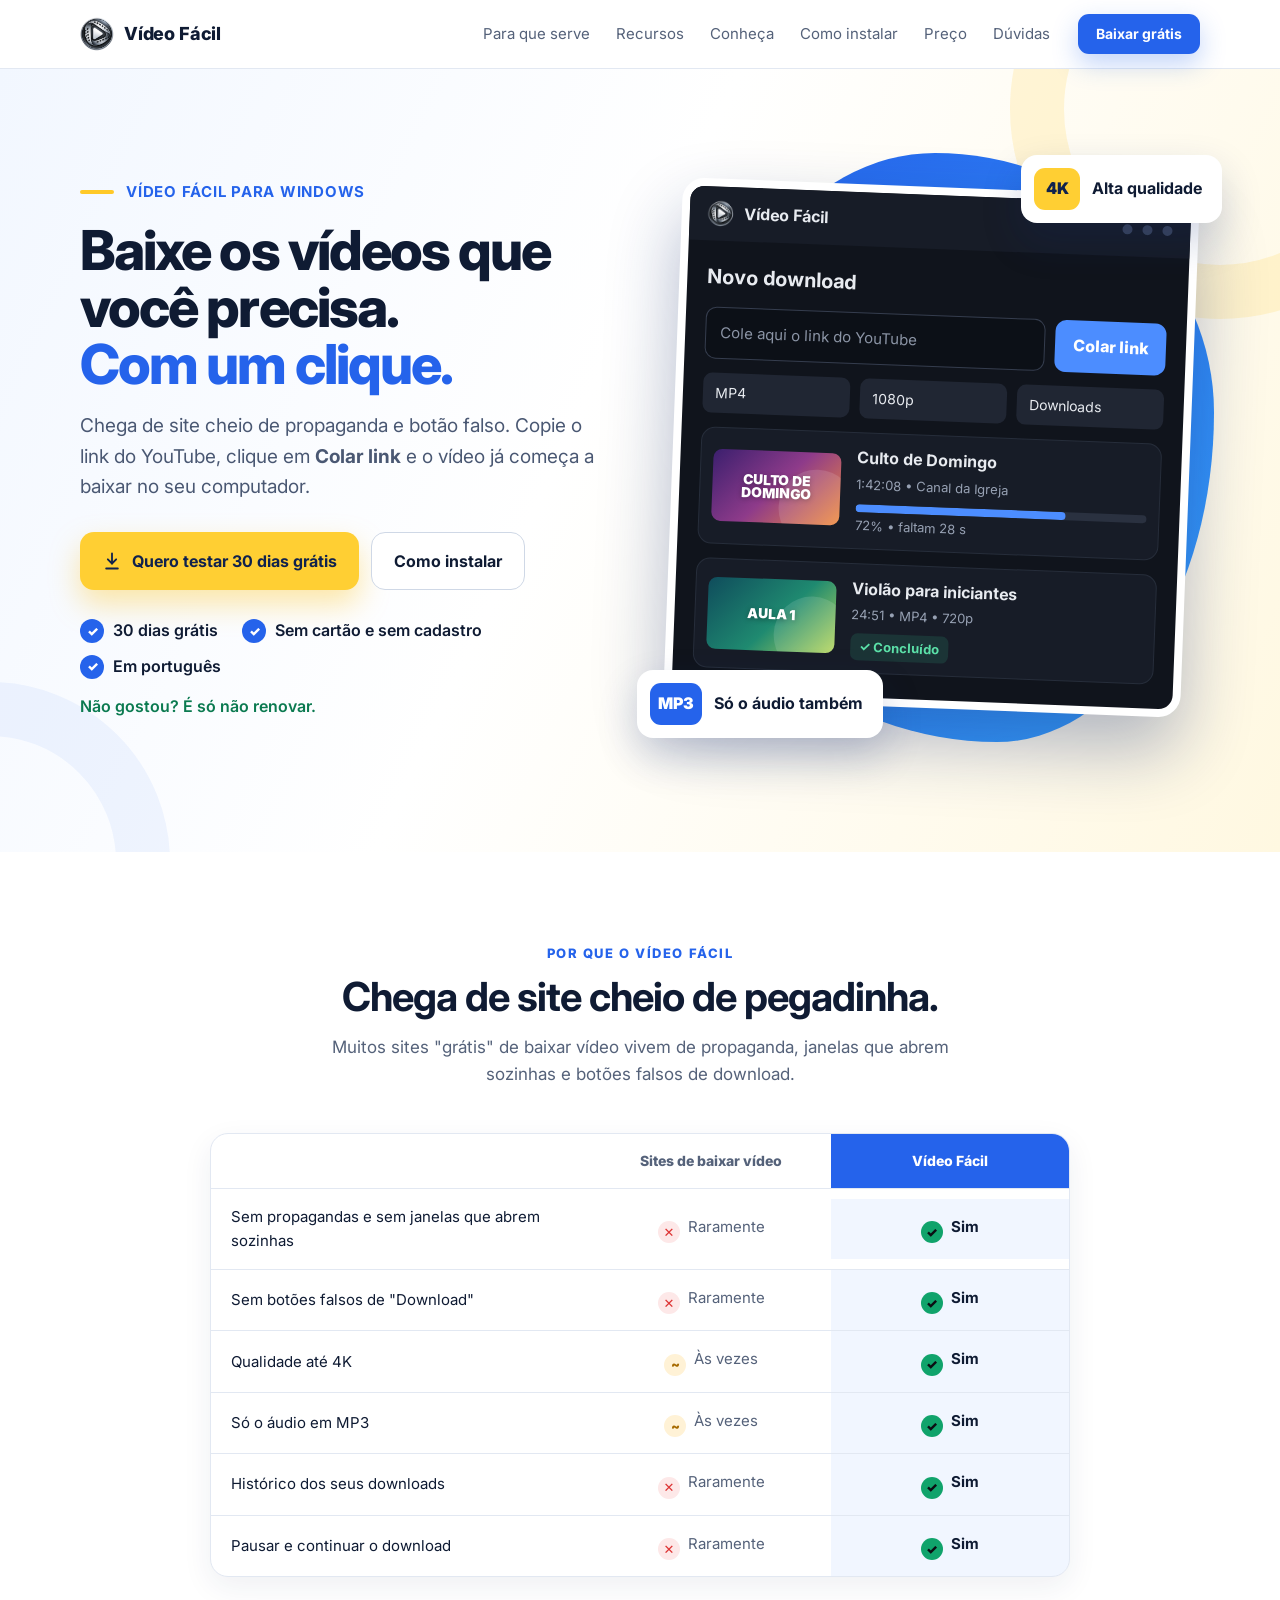
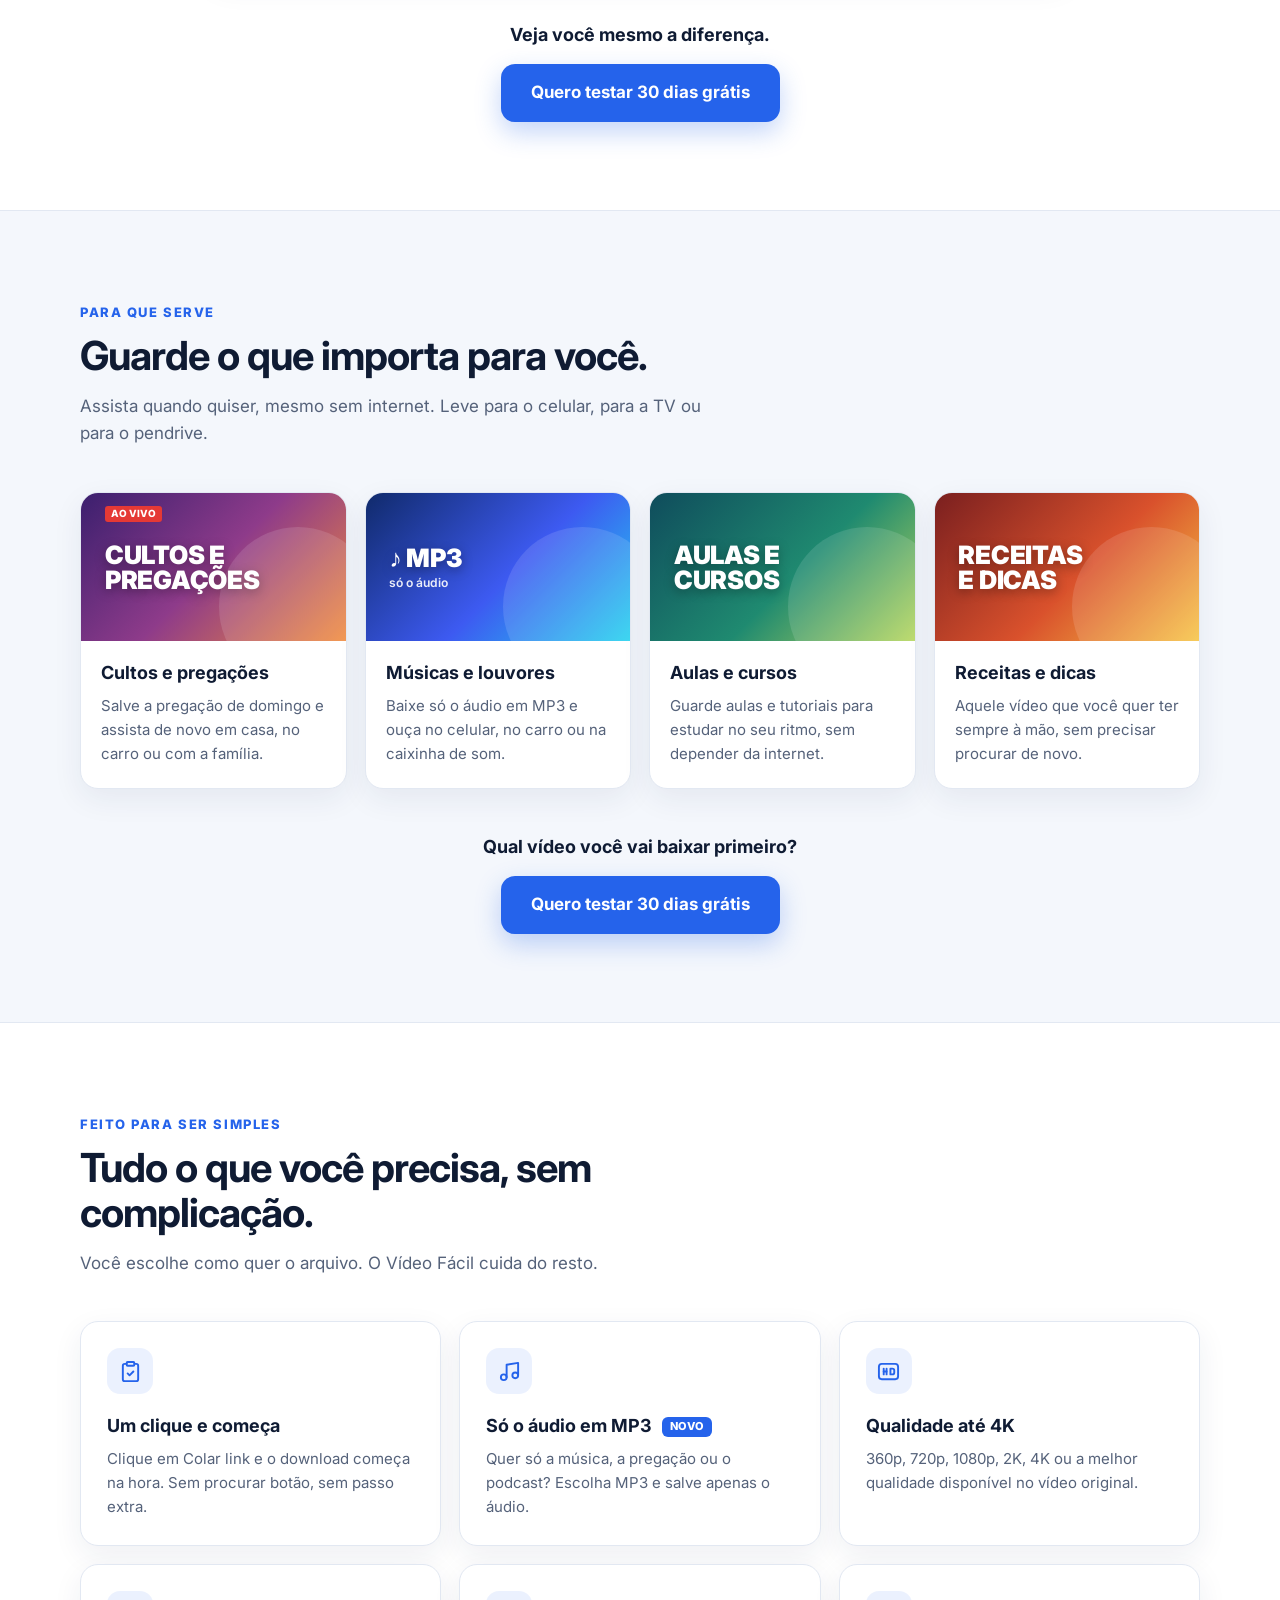
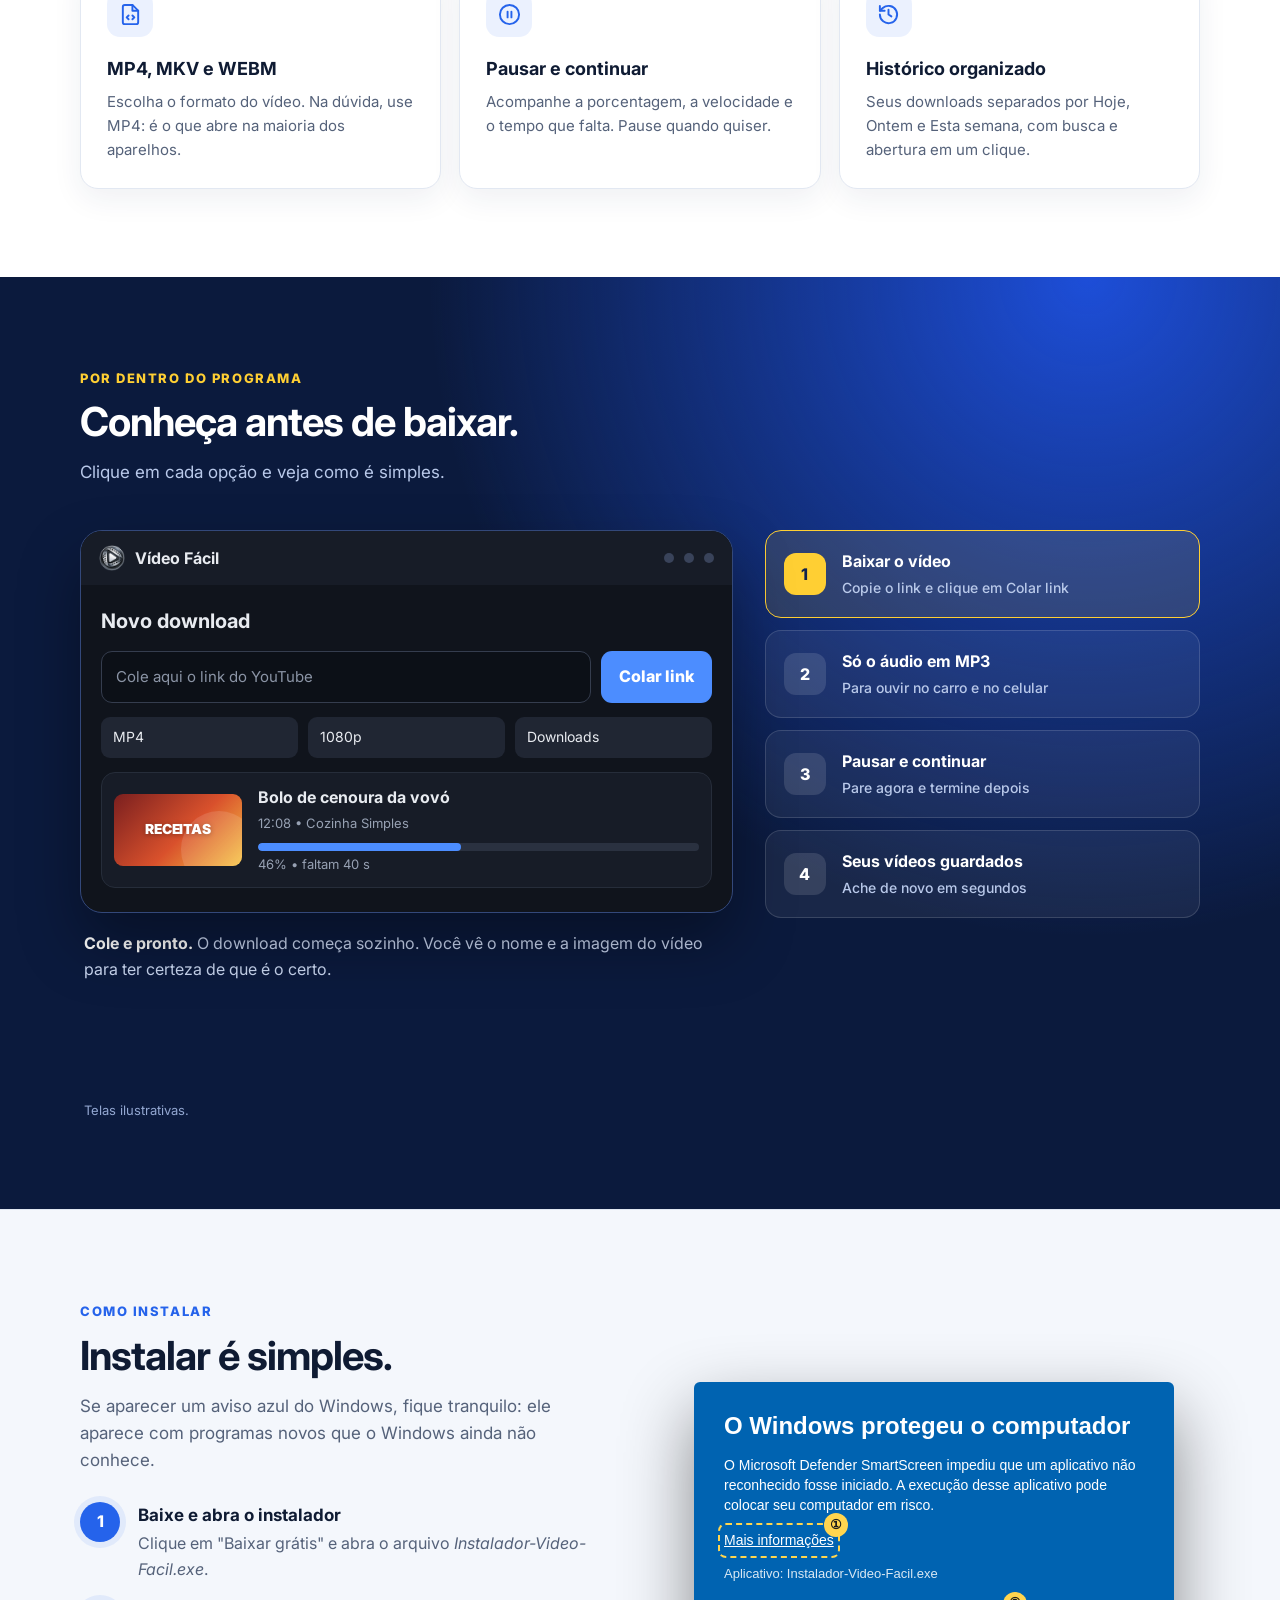
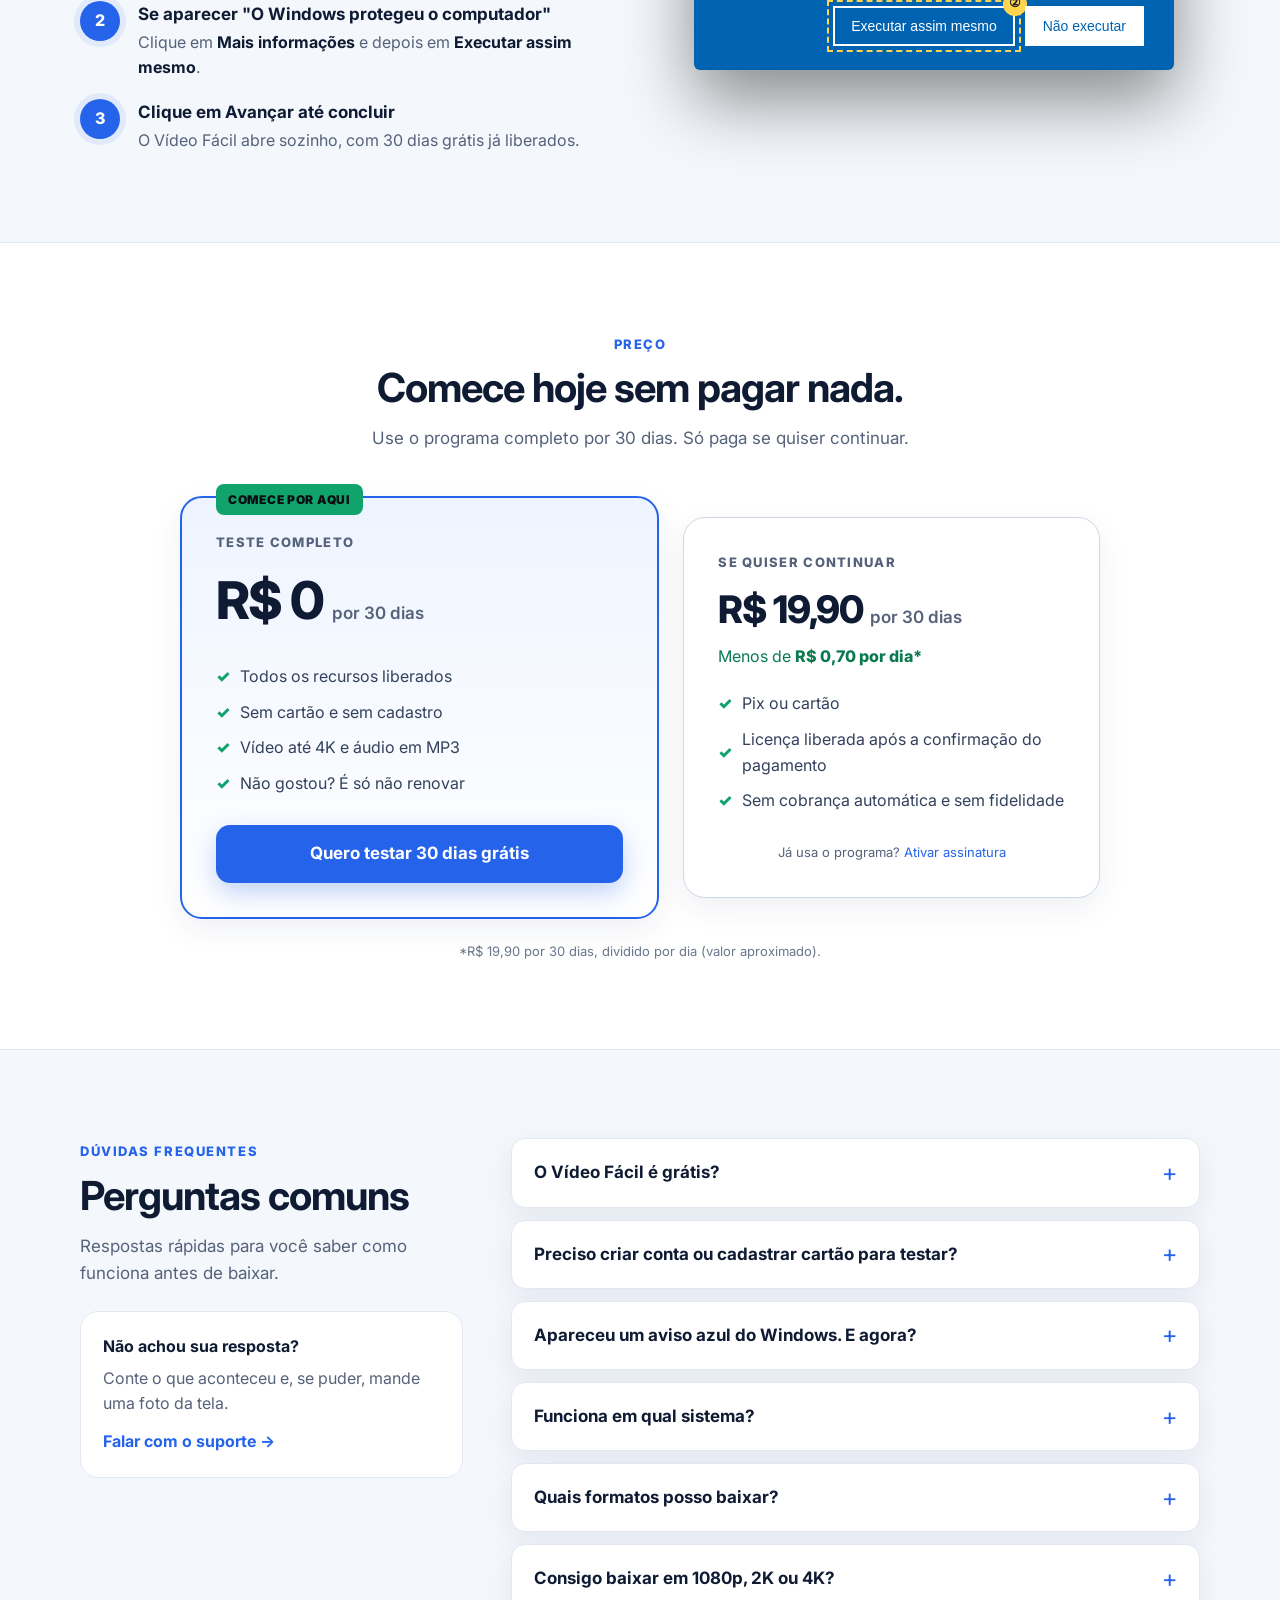
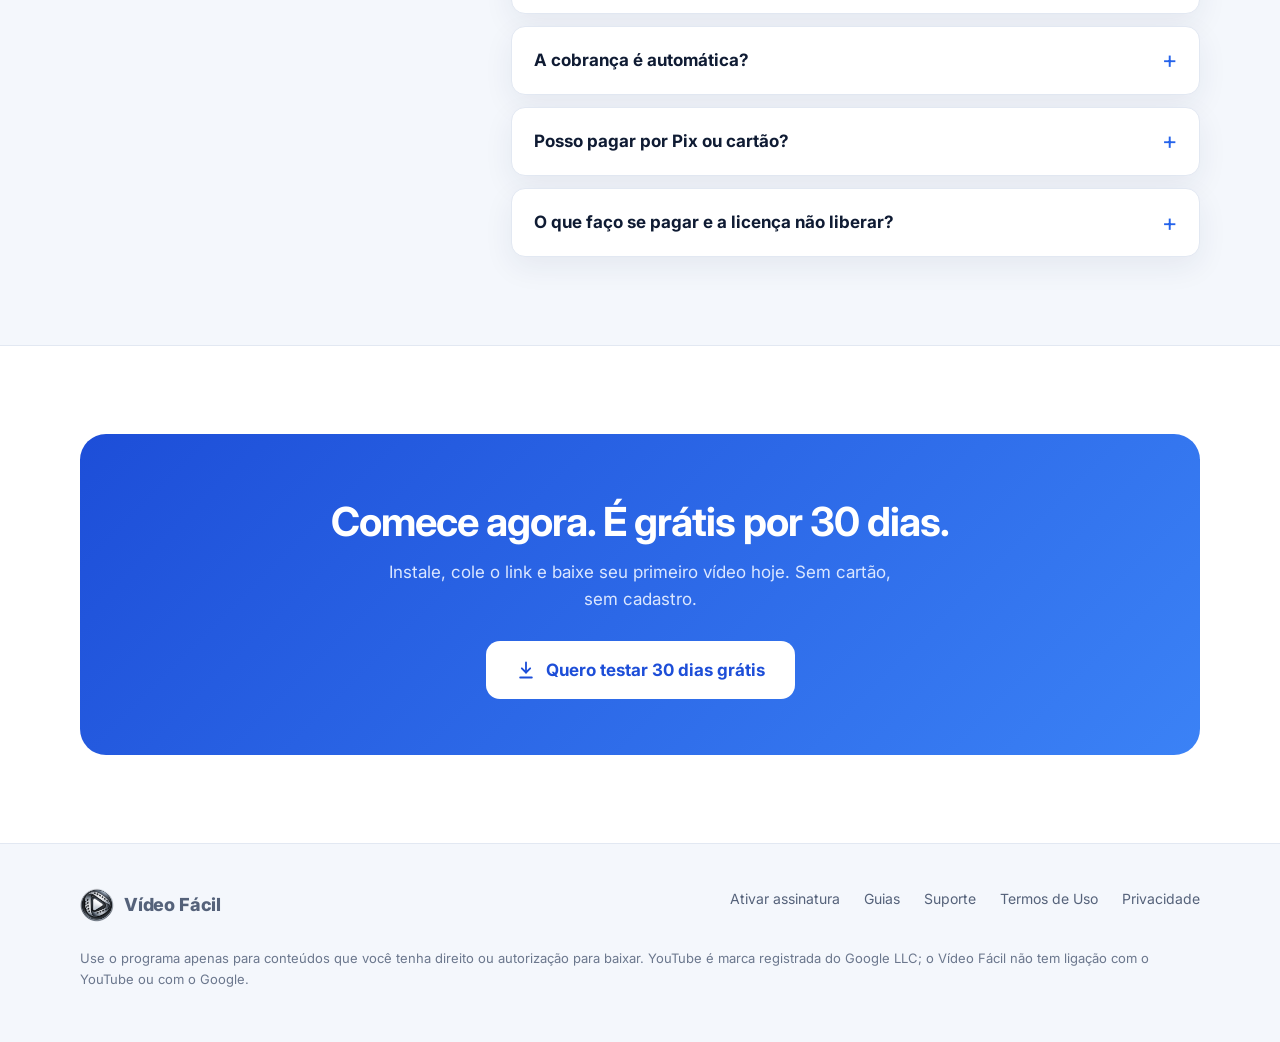
==== commit e201f0cf: "Adiciona guias de ajuda para a busca do Google Co-Authored-By: Claude Opus 5.5 <noreply@anthropic.co" ====
--- a/index.html
+++ b/index.html
@@ -21,7 +21,7 @@
   <link rel="preconnect" href="https://fonts.gstatic.com" crossorigin>
   <link href="https://fonts.googleapis.com/css2?family=Inter:wght@400;500;600;700;800&display=swap" rel="stylesheet">
   <link rel="stylesheet" href="./css/site.css?v=3">
-  <link rel="stylesheet" href="./css/azul.css?v=11">
+  <link rel="stylesheet" href="./css/azul.css?v=12">
   <script type="application/ld+json">
   {
     "@context": "https://schema.org",
@@ -69,7 +69,7 @@
       <a href="#faq">Dúvidas</a>
     </nav>
     <a class="btn btn-primary btn-sm" data-track="download_click"
-       href="https://github.com/jenifermirandasilvasantana-tech/video-facil-updates/releases/latest/download/Instalador-Video-Facil.exe">Baixar grátis</a>
+       href="https://videofacilapp.com.br/baixar/Instalador-Video-Facil.exe">Baixar grátis</a>
   </div>
 </header>
 
@@ -82,7 +82,7 @@
         <h1>Baixe os vídeos que você precisa. <span class="accent">Com um clique.</span></h1>
         <p class="lead">Chega de site cheio de propaganda e botão falso. Copie o link do YouTube, clique em <strong>Colar link</strong> e o vídeo já começa a baixar no seu computador.</p>
         <div class="cta-row">
-          <a class="btn btn-primary btn-lg" data-track="download_click" href="https://github.com/jenifermirandasilvasantana-tech/video-facil-updates/releases/latest/download/Instalador-Video-Facil.exe">
+          <a class="btn btn-primary btn-lg" data-track="download_click" href="https://videofacilapp.com.br/baixar/Instalador-Video-Facil.exe">
             <svg viewBox="0 0 24 24" fill="none" stroke="currentColor" stroke-width="2.2" stroke-linecap="round" stroke-linejoin="round" aria-hidden="true"><path d="M12 3v12"/><path d="m7 10 5 5 5-5"/><path d="M5 21h14"/></svg>
             Quero testar 30 dias grátis
           </a>
@@ -133,7 +133,7 @@
         <div class="c-row" role="row"><span role="rowheader">Histórico dos seus downloads</span><span class="no" role="cell">Raramente</span><span class="yes" role="cell">Sim</span></div>
         <div class="c-row" role="row"><span role="rowheader">Pausar e continuar o download</span><span class="no" role="cell">Raramente</span><span class="yes" role="cell">Sim</span></div>
       </div>
-      <div class="mid-cta"><p>Veja você mesmo a diferença.</p><a class="btn btn-primary btn-lg" data-track="download_click" href="https://github.com/jenifermirandasilvasantana-tech/video-facil-updates/releases/latest/download/Instalador-Video-Facil.exe">Quero testar 30 dias grátis</a></div>
+      <div class="mid-cta"><p>Veja você mesmo a diferença.</p><a class="btn btn-primary btn-lg" data-track="download_click" href="https://videofacilapp.com.br/baixar/Instalador-Video-Facil.exe">Quero testar 30 dias grátis</a></div>
     </div>
   </section>
 
@@ -166,7 +166,7 @@
           <p>Aquele vídeo que você quer ter sempre à mão, sem precisar procurar de novo.</p>
         </div>
       </div>
-      <div class="mid-cta"><p>Qual vídeo você vai baixar primeiro?</p><a class="btn btn-primary btn-lg" data-track="download_click" href="https://github.com/jenifermirandasilvasantana-tech/video-facil-updates/releases/latest/download/Instalador-Video-Facil.exe">Quero testar 30 dias grátis</a></div>
+      <div class="mid-cta"><p>Qual vídeo você vai baixar primeiro?</p><a class="btn btn-primary btn-lg" data-track="download_click" href="https://videofacilapp.com.br/baixar/Instalador-Video-Facil.exe">Quero testar 30 dias grátis</a></div>
     </div>
   </section>
 
@@ -283,7 +283,7 @@
             <li>Vídeo até 4K e áudio em MP3</li>
             <li>Não gostou? É só não renovar</li>
           </ul>
-          <a class="btn btn-primary btn-lg" data-track="download_click" href="https://github.com/jenifermirandasilvasantana-tech/video-facil-updates/releases/latest/download/Instalador-Video-Facil.exe">Quero testar 30 dias grátis</a>
+          <a class="btn btn-primary btn-lg" data-track="download_click" href="https://videofacilapp.com.br/baixar/Instalador-Video-Facil.exe">Quero testar 30 dias grátis</a>
         </div>
         <div class="price-card plan-after">
           <div class="price-label">Se quiser continuar</div>
@@ -329,7 +329,7 @@
         <h2>Comece agora. É grátis por 30 dias.</h2>
         <p>Instale, cole o link e baixe seu primeiro vídeo hoje. Sem cartão, sem cadastro.</p>
         <a class="btn btn-primary btn-lg" data-track="download_click"
-           href="https://github.com/jenifermirandasilvasantana-tech/video-facil-updates/releases/latest/download/Instalador-Video-Facil.exe">
+           href="https://videofacilapp.com.br/baixar/Instalador-Video-Facil.exe">
           <svg viewBox="0 0 24 24" fill="none" stroke="currentColor" stroke-width="2.2" stroke-linecap="round" stroke-linejoin="round" aria-hidden="true"><path d="M12 3v12"/><path d="m7 10 5 5 5-5"/><path d="M5 21h14"/></svg>
           Quero testar 30 dias grátis
         </a>
@@ -339,7 +339,7 @@
 </main>
 <div class="sticky-cta" id="sticky" hidden>
   <span><b>30 dias grátis</b> · sem cartão</span>
-  <a class="btn btn-primary btn-sm" data-track="download_click" href="https://github.com/jenifermirandasilvasantana-tech/video-facil-updates/releases/latest/download/Instalador-Video-Facil.exe">Testar grátis</a>
+  <a class="btn btn-primary btn-sm" data-track="download_click" href="https://videofacilapp.com.br/baixar/Instalador-Video-Facil.exe">Testar grátis</a>
 </div>
 
 <footer>
@@ -348,6 +348,7 @@
       <a class="brand" href="./"><img src="./img/icone.png" alt="" width="30" height="30">Vídeo Fácil</a>
       <nav class="foot-links" aria-label="Links do rodapé">
         <a href="./assinar/" data-track="activate_click">Ativar assinatura</a>
+        <a href="./ajuda/">Guias</a>
         <a href="./suporte/">Suporte</a>
         <a href="./termos-de-uso/">Termos de Uso</a>
         <a href="./politica-de-privacidade/">Privacidade</a>
--- a/css/azul.css
+++ b/css/azul.css
@@ -128,3 +128,12 @@
 .w-play { display: flex; align-items: center; gap: 16px; padding: 10px 4px; color: #c9d3e4; } .w-play svg { width: 58px; height: 58px; padding: 15px; border-radius: 50%; border: 4px solid #4c8dff; color: #fff; box-sizing: border-box; }
 @media (min-width: 961px) { .tour-tela > div { min-height: 560px; } }
 @media (max-width: 960px) { .tour-abas { grid-template-columns: 1fr 1fr; } .tour-abas small { display: none; } .tour-abas button { gap: 10px; font-size: 14px; } .tour-abas button > span { width: 32px; height: 32px; } }
+
+/* --- Guias --- */
+.passos { counter-reset: p; list-style: none; padding: 0; margin: 8px 0 28px; display: grid; gap: 12px; }
+.passos li { counter-increment: p; position: relative; padding: 16px 18px 16px 64px; background: #fff; border: 1px solid var(--border); border-radius: 16px; color: #3d4a63; }
+.passos li::before { content: counter(p); position: absolute; left: 16px; top: 14px; width: 34px; height: 34px; display: grid; place-items: center; border-radius: 10px; background: var(--blue); color: #fff; font-weight: 800; }
+.passos b { color: var(--text); }
+.doc h3 { margin: 22px 0 6px; font-size: 18px; color: var(--text); }
+.doc .voltar { display: table; margin-bottom: 18px; color: var(--blue); font-weight: 600; }
+a.card { display: block; color: inherit; text-decoration: none; } a.card:hover { border-color: var(--blue); }
